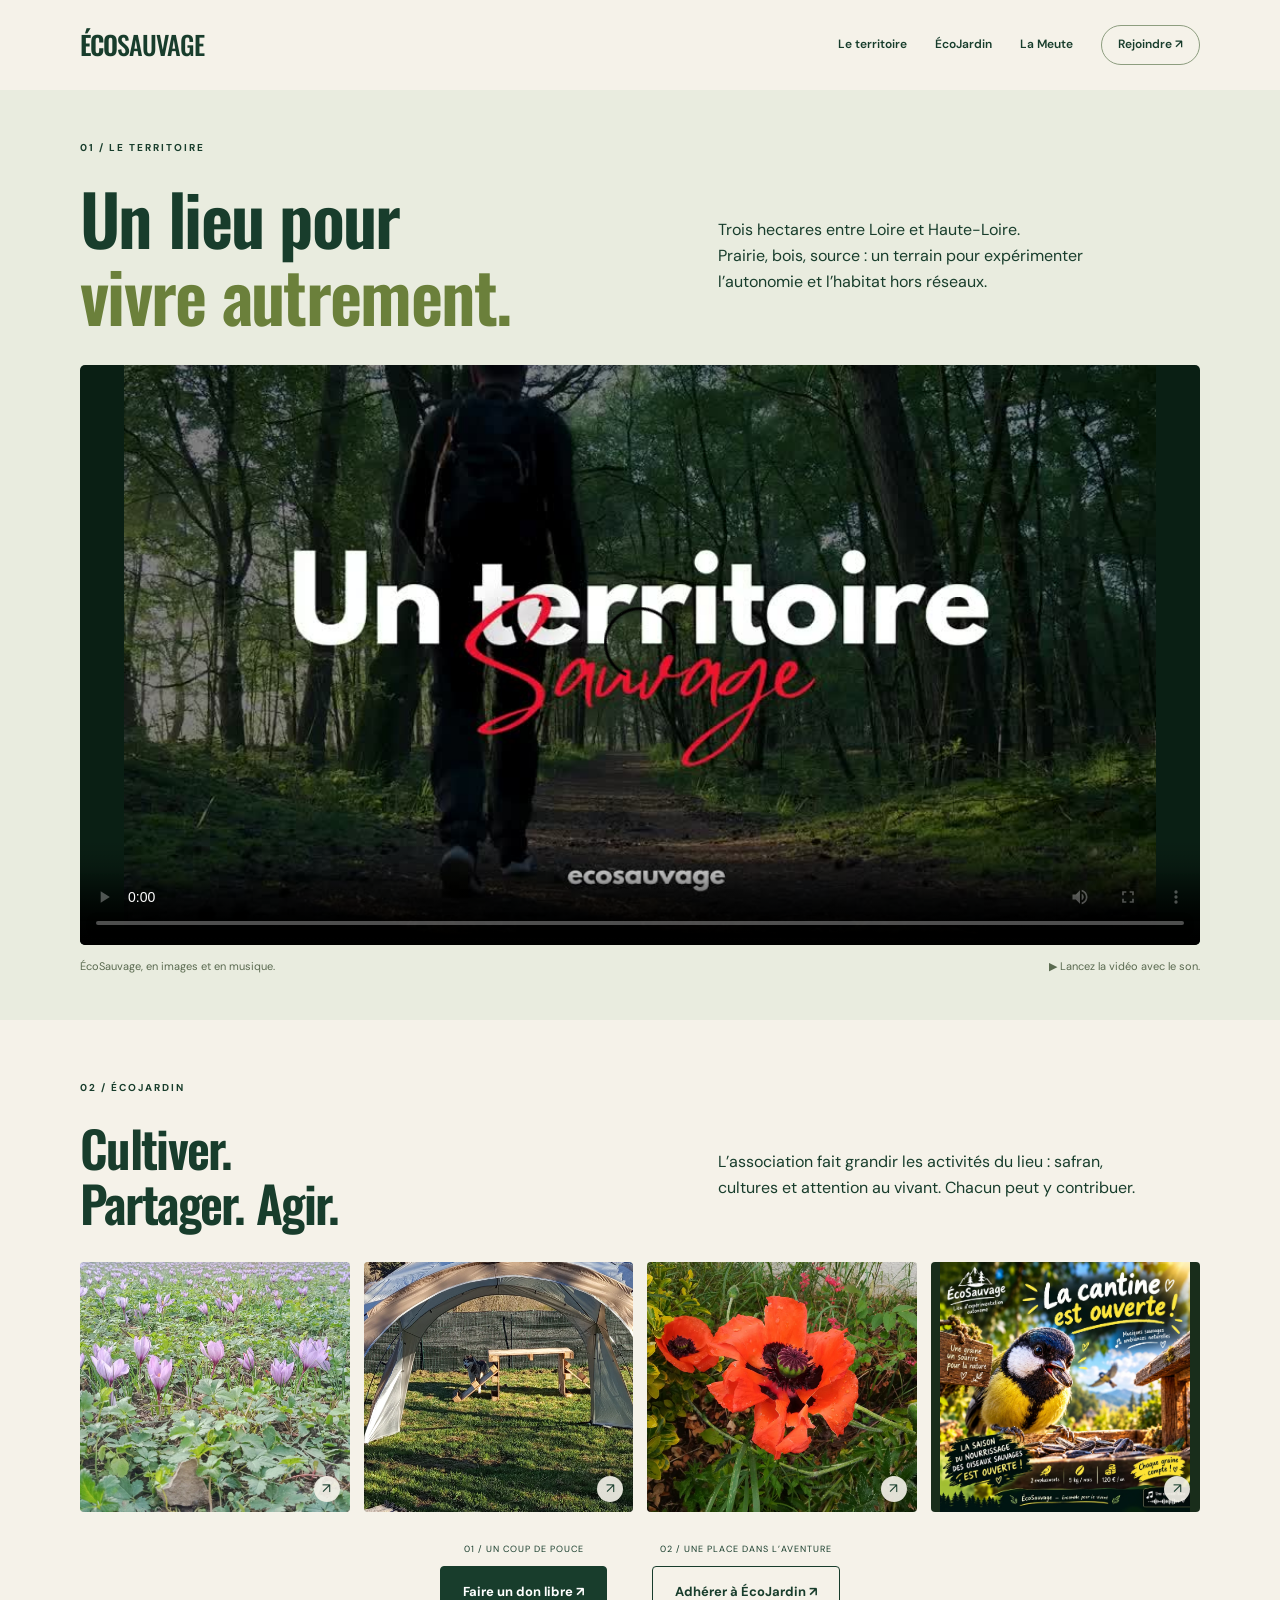
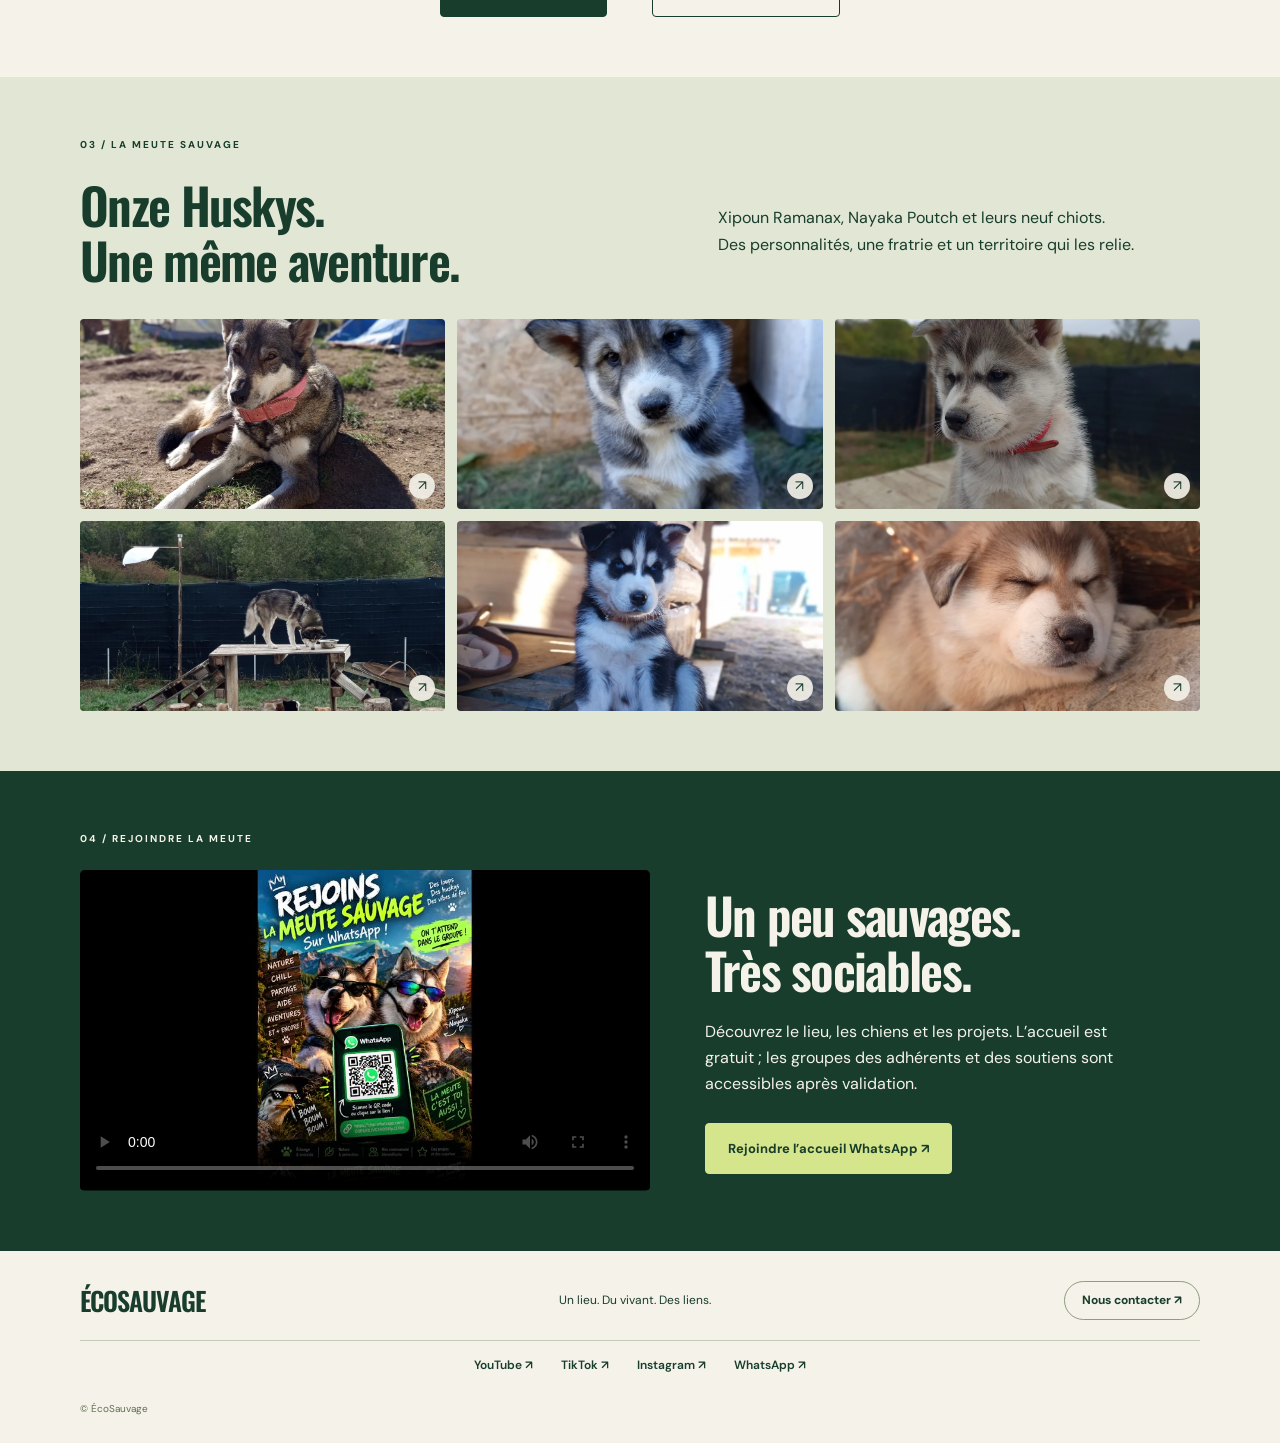
==== index.html @ 9b071d04 "Remove initial silence and restore original video poster and playback" ====
<!doctype html><html lang="fr"><head><meta charset="utf-8"><meta http-equiv="Content-Security-Policy" content="default-src 'none'; script-src 'self'; script-src-attr 'none'; style-src 'self'; img-src 'self'; media-src 'self'; font-src 'self'; connect-src 'none'; object-src 'none'; base-uri 'none'; form-action 'none'; upgrade-insecure-requests"><meta name="referrer" content="no-referrer"><meta name="viewport" content="width=device-width,initial-scale=1"><title>ÉcoSauvage — Un lieu, du vivant, une Meute</title><meta name="description" content="Un territoire pour expérimenter l’autonomie, une association pour participer, une Meute à découvrir. Bienvenue chez ÉcoSauvage."><meta name="theme-color" content="#183d2c"><link rel="stylesheet" href="simple.css?v=20261023-4"><link rel="stylesheet" href="montage.css"><link rel="canonical" href="https://ecosauvage.fr/"><meta property="og:title" content="ÉcoSauvage — Un lieu, du vivant, une Meute"><meta property="og:type" content="website"><meta property="og:url" content="https://ecosauvage.fr/"></head><body><a class="skip" href="#territoire">Aller au contenu</a>
<header class="wrap"><a class="brand" href="#territoire">ÉCO<span>SAUVAGE</span></a><nav aria-label="Navigation principale"><a href="#territoire">Le territoire</a><a href="#ecojardin">ÉcoJardin</a><a href="#meute">La Meute</a><a class="nav-join" href="#rejoindre">Rejoindre ↗</a></nav></header>
<main><section id="territoire" class="territoire"><div class="wrap intro"><p class="eyebrow">01 / LE TERRITOIRE</p><div class="heading"><h1>Un lieu pour<br><em>vivre autrement.</em></h1><p>Trois hectares entre Loire et Haute-Loire.<br>Prairie, bois, source : un terrain pour expérimenter l’autonomie et l’habitat hors réseaux.</p></div><figure class="presentation"><video controls playsinline preload="metadata" poster="media/territoire-son-poster.jpg" aria-label="Présentation sonore d’ÉcoSauvage"><source src="media/territoire-son.mp4" type="video/mp4"><a href="media/territoire-son.mp4">Voir la présentation</a></video><figcaption>ÉcoSauvage, en images et en musique. <span>▶ Lancez la vidéo avec le son.</span></figcaption></figure></div></section>
<section id="ecojardin" class="ecojardin"><div class="wrap block"><p class="eyebrow">02 / ÉCOJARDIN</p><div class="heading"><h2>Cultiver.<br>Partager. Agir.</h2><p>L’association fait grandir les activités du lieu : safran, cultures et attention au vivant. Chacun peut y contribuer.</p></div><div class="garden-gallery"><a class="photo" href="media/jardin-safran.webp" aria-label="Agrandir : Le safran en fleurs"><img src="media/jardin-safran.webp" alt="Le safran en fleurs" loading="lazy"><span aria-hidden="true">↗</span></a><a class="photo" href="media/jardin-serre.webp" aria-label="Agrandir : La serre et les cultures"><img src="media/jardin-serre.webp" alt="La serre et les cultures" loading="lazy"><span aria-hidden="true">↗</span></a><a class="photo" href="media/jardin-fleurs.webp" aria-label="Agrandir : Les fleurs du jardin"><img src="media/jardin-fleurs.webp" alt="Les fleurs du jardin" loading="lazy"><span aria-hidden="true">↗</span></a><a class="photo" href="media/jardin-oiseaux.webp" aria-label="Agrandir : La cantine des oiseaux — illustration"><img src="media/jardin-oiseaux.webp" alt="La cantine des oiseaux — illustration" loading="lazy"><span aria-hidden="true">↗</span></a></div><div class="participate"><div><span>01 / UN COUP DE POUCE</span><a class="button" href="https://www.helloasso.com/associations/ecojardin/formulaires/3" rel="noopener noreferrer">Faire un don libre ↗</a></div><div><span>02 / UNE PLACE DANS L’AVENTURE</span><a class="button outlined" href="https://www.helloasso.com/associations/ecojardin/adhesions/membre-ecojardin" rel="noopener noreferrer">Adhérer à ÉcoJardin ↗</a></div></div></div></section>
<section id="meute" class="meute"><div class="wrap block"><p class="eyebrow">03 / LA MEUTE SAUVAGE</p><div class="heading"><h2>Onze Huskys.<br>Une même aventure.</h2><p>Xipoun Ramanax, Nayaka Poutch et leurs neuf chiots.<br>Des personnalités, une fratrie et un territoire qui les relie.</p></div><div class="pack-montage"><a class="photo" href="media/meute-parent.webp" aria-label="Agrandir : Un Husky se repose dehors"><img src="media/meute-parent.webp" alt="Un Husky se repose dehors" loading="lazy"><span aria-hidden="true">↗</span></a><a class="photo" href="media/meute-chiot-gris.webp" aria-label="Agrandir : Portrait d’un chiot gris"><img src="media/meute-chiot-gris.webp" alt="Portrait d’un chiot gris" loading="lazy"><span aria-hidden="true">↗</span></a><a class="photo" href="media/meute-pouki.webp" aria-label="Agrandir : Pouki Wouflo au collier rouge"><img src="media/meute-pouki.webp" alt="Pouki Wouflo au collier rouge" loading="lazy"><span aria-hidden="true">↗</span></a><a class="photo" href="media/meute-famille.webp" aria-label="Agrandir : La Meute et les chiots sur leur territoire"><img src="media/meute-famille.webp" alt="La Meute et les chiots sur leur territoire" loading="lazy"><span aria-hidden="true">↗</span></a><a class="photo" href="media/meute-chiot-noir.webp" aria-label="Agrandir : Un chiot noir et blanc"><img src="media/meute-chiot-noir.webp" alt="Un chiot noir et blanc" loading="lazy"><span aria-hidden="true">↗</span></a><a class="photo" href="media/meute-sieste.webp" aria-label="Agrandir : Un chiot endormi"><img src="media/meute-sieste.webp" alt="Un chiot endormi" loading="lazy"><span aria-hidden="true">↗</span></a></div></div></section>
<section id="rejoindre" class="rejoindre"><div class="wrap block"><p class="eyebrow">04 / REJOINDRE LA MEUTE</p><div class="join-grid"><video controls playsinline preload="metadata" poster="media/rejoindre-meute-poster.jpg" aria-label="La Meute Sauvage — vidéo musicale pour rejoindre WhatsApp"><source src="media/rejoindre-meute-son-direct.mp4" type="video/mp4"><a href="media/rejoindre-meute-son-direct.mp4">Voir la vidéo de la Meute</a></video><div><h2>Un peu sauvages.<br>Très sociables.</h2><p>Découvrez le lieu, les chiens et les projets. L’accueil est gratuit ; les groupes des adhérents et des soutiens sont accessibles après validation.</p><a class="button lime" href="https://chat.whatsapp.com/JWt5FURKQKUHN3ETYygL75" rel="noopener noreferrer">Rejoindre l’accueil WhatsApp ↗</a></div></div></div></section></main>
<footer class="wrap"><a class="brand" href="#territoire">ÉCOSAUVAGE</a><span>Un lieu. Du vivant. Des liens.</span><a class="contact-button" href="mailto:contact@ecosauvage.fr">Nous contacter ↗</a><nav class="socials" aria-label="Retrouvez-nous"><a href="https://www.youtube.com/channel/UCZ0nqzmg6BimjgGmISSL1nA" rel="noopener noreferrer">YouTube ↗</a><a href="https://www.tiktok.com/@lameutesauvage" rel="noopener noreferrer">TikTok ↗</a><a href="https://www.instagram.com/meute.sauvage/" rel="noopener noreferrer">Instagram ↗</a><a href="https://chat.whatsapp.com/JWt5FURKQKUHN3ETYygL75" rel="noopener noreferrer">WhatsApp ↗</a></nav><small>© ÉcoSauvage</small></footer><dialog id="photo-viewer" aria-label="Photo agrandie"><button class="close-viewer" aria-label="Fermer la photo">×</button><img alt=""><p></p></dialog><script src="simple.js?v=20261023-4"></script></body></html>
---- simple.css ----
@font-face {
  font-family: 'DM Sans';
  font-style: normal;
  font-weight: 400;
  font-display: swap;
  src: url(fonts/font-1.ttf) format('truetype');
}
@font-face {
  font-family: 'DM Sans';
  font-style: normal;
  font-weight: 500;
  font-display: swap;
  src: url(fonts/font-2.ttf) format('truetype');
}
@font-face {
  font-family: 'DM Sans';
  font-style: normal;
  font-weight: 600;
  font-display: swap;
  src: url(fonts/font-3.ttf) format('truetype');
}
@font-face {
  font-family: 'DM Sans';
  font-style: normal;
  font-weight: 700;
  font-display: swap;
  src: url(fonts/font-4.ttf) format('truetype');
}
@font-face {
  font-family: 'Oswald';
  font-style: normal;
  font-weight: 500;
  font-display: swap;
  src: url(fonts/font-5.ttf) format('truetype');
}
@font-face {
  font-family: 'Oswald';
  font-style: normal;
  font-weight: 600;
  font-display: swap;
  src: url(fonts/font-6.ttf) format('truetype');
}



:root{--ink:#183d2c;--paper:#f5f2e9;--lime:#d5e58c}*{box-sizing:border-box}html{scroll-behavior:smooth;scroll-padding-top:25px}body{margin:0;color:var(--ink);background:var(--paper);font:16px/1.65 'DM Sans',sans-serif}a{color:inherit;text-underline-offset:5px}button{font:inherit;cursor:pointer}a:focus-visible,button:focus-visible,video:focus-visible{outline:3px solid #ac6129;outline-offset:5px}img,video{display:block;width:100%;max-width:100%}.wrap{width:min(1120px,88%);margin:auto}header{display:flex;justify-content:space-between;align-items:center;gap:25px;padding:25px 0}.brand{font:600 26px 'Oswald',sans-serif;letter-spacing:-1px;text-decoration:none}.brand span{font-weight:500}nav{display:flex;align-items:center;gap:28px;font-size:12px;font-weight:600}nav a{text-decoration:none}.nav-join{padding:9px 16px;border:1px solid #8d9d7f;border-radius:30px}.territoire{background:#e9ecdf}.intro{padding-top:50px;padding-bottom:45px}.eyebrow{font-size:10px;font-weight:700;letter-spacing:2px;margin:0 0 23px}.heading{display:grid;grid-template-columns:1.2fr 1fr;gap:60px;align-items:center;margin-bottom:32px}h1,h2{font-family:'Oswald',sans-serif;font-weight:600;line-height:1.1;letter-spacing:-1.7px;margin:0}h1{font-size:clamp(45px,5.5vw,70px)}h1 em{font-style:normal;color:#6b803b}h2{font-size:clamp(36px,4vw,50px)}.heading p{font-size:16px;max-width:440px;margin:0}.presentation{margin:0}.presentation video{aspect-ratio:16/9;background:#0a1f14;max-height:580px;object-fit:contain;border-radius:5px}.presentation figcaption{display:flex;justify-content:space-between;gap:15px;font-size:11px;margin-top:12px;color:#5a6a50}.block{padding-top:60px;padding-bottom:60px}.ecojardin{background:var(--paper)}.garden-gallery{display:grid;grid-template-columns:repeat(4,1fr);gap:14px}.photo{position:relative;overflow:hidden;display:block;border-radius:4px;background:#d1d8c5}.photo img{height:250px;object-fit:cover;transition:transform .3s}.photo:hover img{transform:scale(1.035)}.photo span{position:absolute;right:10px;bottom:10px;background:#f5f2e9e8;color:var(--ink);width:26px;height:26px;display:grid;place-items:center;border-radius:50%;font-size:14px}.garden-gallery .photo:last-child img{object-fit:contain;background:#192d1b}.participate{display:flex;gap:45px;justify-content:center;padding-top:30px}.participate>div{display:flex;flex-direction:column;align-items:center;gap:9px}.participate span{font-size:9px;letter-spacing:1px}.button{display:inline-flex;justify-content:center;align-items:center;padding:14px 22px;background:var(--ink);color:white;font-weight:700;font-size:13px;text-decoration:none;border:1px solid var(--ink);border-radius:4px}.button:hover{background:#365c40}.outlined{background:transparent;color:var(--ink)}.outlined:hover{background:#e0e7ce}.meute{background:#e1e7d4}.pack-montage{display:grid;grid-template-columns:repeat(3,1fr);grid-template-rows:210px 210px;gap:12px}.pack-montage img{height:100%;object-fit:cover}.pack-montage .photo:nth-child(1){grid-row:1/3}.pack-montage .photo:nth-child(4){grid-column:2/4}.pack-montage .photo:nth-child(5),.pack-montage .photo:nth-child(6){display:none}.rejoindre{background:var(--ink);color:var(--paper)}.join-grid{display:grid;grid-template-columns:1.15fr 1fr;gap:55px;align-items:center}.join-grid video{aspect-ratio:16/9;background:#0a1f14;border-radius:5px}.join-grid p{font-size:16px;margin:22px 0 25px;max-width:420px}.lime{background:var(--lime);color:var(--ink);border-color:var(--lime)}.lime:hover{background:#e3efb5}footer{display:flex;flex-wrap:wrap;justify-content:space-between;align-items:center;gap:20px;padding-top:30px;padding-bottom:25px}footer>span{font-size:12px}.contact-button{border:1px solid #8d9d7f;padding:9px 17px;border-radius:25px;font-size:12px;font-weight:700;text-decoration:none}footer small{width:100%;font-size:10px;color:#617054}dialog{border:0;background:var(--paper);padding:40px 20px 15px;max-width:94vw;max-height:94vh;width:fit-content;border-radius:5px;overflow:auto}dialog::backdrop{background:#071b13e8}dialog img{max-height:76vh;width:auto;object-fit:contain;margin:auto}dialog p{font-size:12px;text-align:center;margin:10px 0 0}.close-viewer{position:absolute;top:0;right:12px;font-size:30px;background:none;border:0;color:var(--ink)}.skip{position:absolute;top:-100px}.skip:focus{top:5px;background:#fff;padding:10px;z-index:10}@media(max-width:850px){.heading{gap:25px;grid-template-columns:1fr 1fr}.garden-gallery{grid-template-columns:repeat(2,1fr)}.garden-gallery .photo img{height:240px}.join-grid{grid-template-columns:1fr;gap:30px}.join-grid>div{max-width:600px}.pack-montage{grid-template-rows:190px 190px}nav{gap:16px}}@media(max-width:600px){header{display:block;padding:20px 0}nav{margin-top:18px;gap:16px;font-size:11px}.nav-join{padding:6px 10px}.intro{padding-top:35px;padding-bottom:30px}.heading{grid-template-columns:1fr;gap:20px}h1{font-size:52px}h2{font-size:40px}.heading p{font-size:15px}.block{padding-top:42px;padding-bottom:42px}.presentation figcaption{display:block;font-size:10px}.presentation figcaption span{display:block}.garden-gallery{gap:10px}.garden-gallery .photo img{height:210px}.participate{gap:18px;justify-content:space-between}.participate>div{align-items:start;flex:1}.participate span{font-size:8px}.button{padding:12px 15px;font-size:11px}.participate .button{width:100%;min-height:48px}.pack-montage{grid-template-columns:1fr 1fr;grid-template-rows:220px 160px;gap:10px}.pack-montage .photo:nth-child(1){grid-row:1/2}.pack-montage .photo:nth-child(3){display:none}.pack-montage .photo:nth-child(4){grid-column:1/3}.join-grid p{font-size:15px}.join-grid .button{font-size:13px}footer{gap:18px}footer>span{display:none}}@media(prefers-reduced-motion:reduce){html{scroll-behavior:auto}.photo img{transition:none}}

footer .socials{width:100%;display:flex;justify-content:center;flex-wrap:wrap;gap:15px 28px;padding:15px 0 5px;border-top:1px solid #c4ccb6}footer .socials a{font-size:12px;font-weight:600}footer .socials a:hover{text-decoration:underline}@media(max-width:600px){footer .socials{justify-content:start}}
---- montage.css ----
.pack-montage .photo:nth-child(n){display:block;grid-column:auto;grid-row:auto}.pack-montage{grid-template-columns:repeat(3,1fr);grid-template-rows:190px 190px}@media(max-width:600px){.pack-montage{grid-template-columns:repeat(2,1fr);grid-template-rows:160px 160px 160px}}
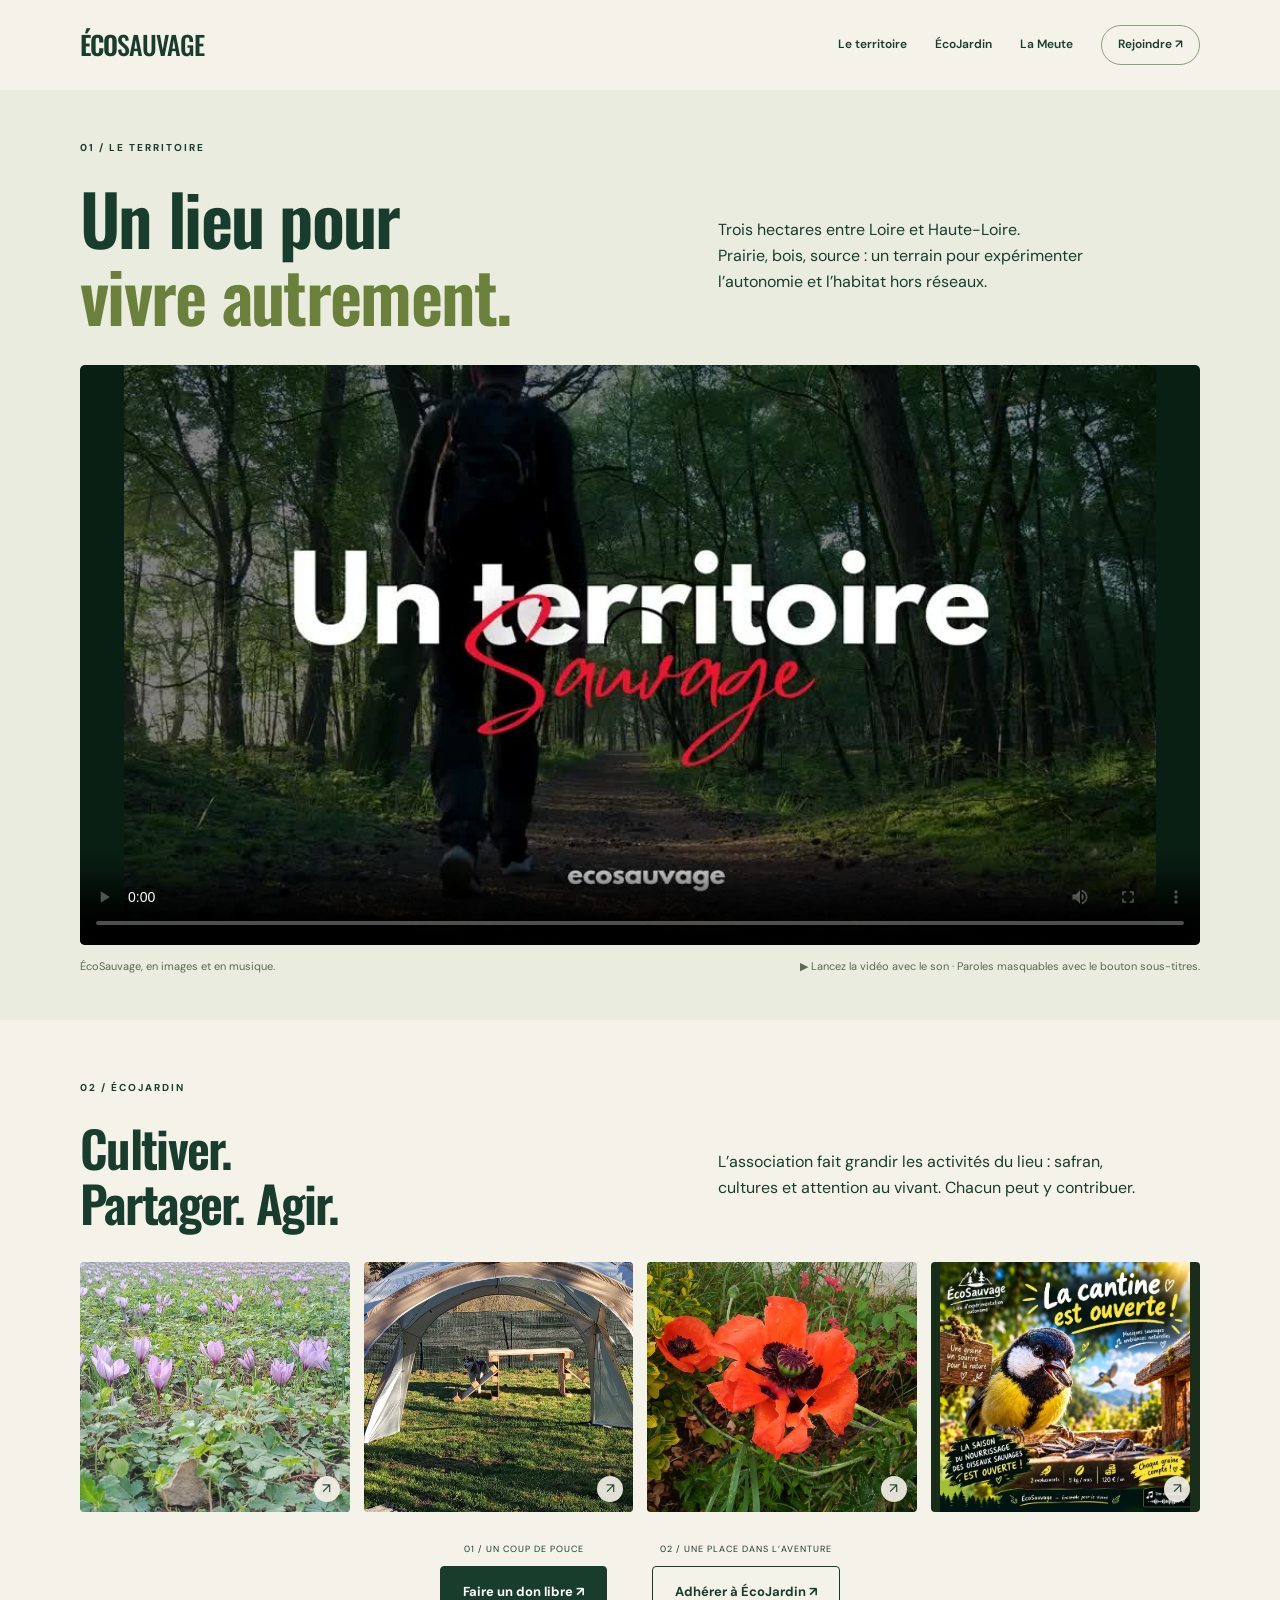
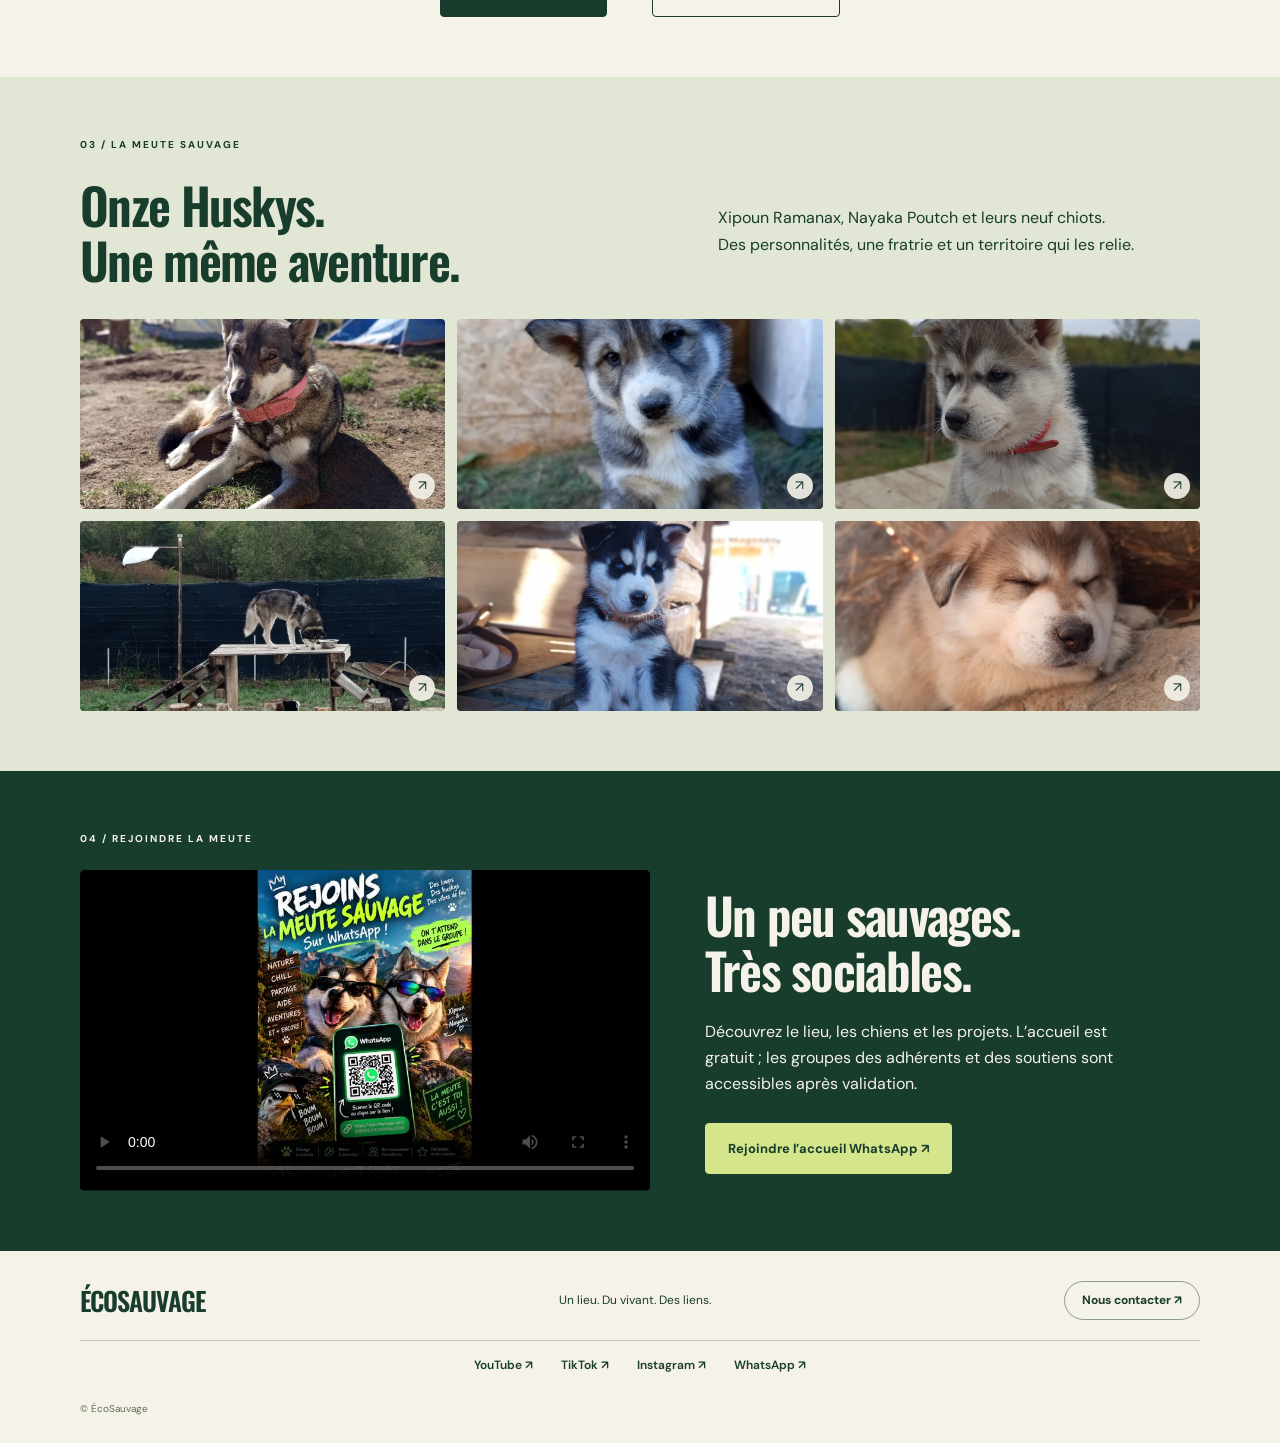
==== commit 41ba1152: "Add discreet single-line karaoke lyrics to territory video" ====
--- a/index.html
+++ b/index.html
@@ -1,6 +1,6 @@
-<!doctype html><html lang="fr"><head><meta charset="utf-8"><meta http-equiv="Content-Security-Policy" content="default-src 'none'; script-src 'self'; script-src-attr 'none'; style-src 'self'; img-src 'self'; media-src 'self'; font-src 'self'; connect-src 'none'; object-src 'none'; base-uri 'none'; form-action 'none'; upgrade-insecure-requests"><meta name="referrer" content="no-referrer"><meta name="viewport" content="width=device-width,initial-scale=1"><title>ÉcoSauvage — Un lieu, du vivant, une Meute</title><meta name="description" content="Un territoire pour expérimenter l’autonomie, une association pour participer, une Meute à découvrir. Bienvenue chez ÉcoSauvage."><meta name="theme-color" content="#183d2c"><link rel="stylesheet" href="simple.css?v=20261023-4"><link rel="stylesheet" href="montage.css"><link rel="canonical" href="https://ecosauvage.fr/"><meta property="og:title" content="ÉcoSauvage — Un lieu, du vivant, une Meute"><meta property="og:type" content="website"><meta property="og:url" content="https://ecosauvage.fr/"></head><body><a class="skip" href="#territoire">Aller au contenu</a>
+<!doctype html><html lang="fr"><head><meta charset="utf-8"><meta http-equiv="Content-Security-Policy" content="default-src 'none'; script-src 'self'; script-src-attr 'none'; style-src 'self'; img-src 'self'; media-src 'self'; font-src 'self'; connect-src 'none'; object-src 'none'; base-uri 'none'; form-action 'none'; upgrade-insecure-requests"><meta name="referrer" content="no-referrer"><meta name="viewport" content="width=device-width,initial-scale=1"><title>ÉcoSauvage — Un lieu, du vivant, une Meute</title><meta name="description" content="Un territoire pour expérimenter l’autonomie, une association pour participer, une Meute à découvrir. Bienvenue chez ÉcoSauvage."><meta name="theme-color" content="#183d2c"><link rel="stylesheet" href="simple.css?v=20261024-1"><link rel="stylesheet" href="montage.css"><link rel="canonical" href="https://ecosauvage.fr/"><meta property="og:title" content="ÉcoSauvage — Un lieu, du vivant, une Meute"><meta property="og:type" content="website"><meta property="og:url" content="https://ecosauvage.fr/"></head><body><a class="skip" href="#territoire">Aller au contenu</a>
 <header class="wrap"><a class="brand" href="#territoire">ÉCO<span>SAUVAGE</span></a><nav aria-label="Navigation principale"><a href="#territoire">Le territoire</a><a href="#ecojardin">ÉcoJardin</a><a href="#meute">La Meute</a><a class="nav-join" href="#rejoindre">Rejoindre ↗</a></nav></header>
-<main><section id="territoire" class="territoire"><div class="wrap intro"><p class="eyebrow">01 / LE TERRITOIRE</p><div class="heading"><h1>Un lieu pour<br><em>vivre autrement.</em></h1><p>Trois hectares entre Loire et Haute-Loire.<br>Prairie, bois, source : un terrain pour expérimenter l’autonomie et l’habitat hors réseaux.</p></div><figure class="presentation"><video controls playsinline preload="metadata" poster="media/territoire-son-poster.jpg" aria-label="Présentation sonore d’ÉcoSauvage"><source src="media/territoire-son.mp4" type="video/mp4"><a href="media/territoire-son.mp4">Voir la présentation</a></video><figcaption>ÉcoSauvage, en images et en musique. <span>▶ Lancez la vidéo avec le son.</span></figcaption></figure></div></section>
+<main><section id="territoire" class="territoire"><div class="wrap intro"><p class="eyebrow">01 / LE TERRITOIRE</p><div class="heading"><h1>Un lieu pour<br><em>vivre autrement.</em></h1><p>Trois hectares entre Loire et Haute-Loire.<br>Prairie, bois, source : un terrain pour expérimenter l’autonomie et l’habitat hors réseaux.</p></div><figure class="presentation"><video controls playsinline preload="metadata" poster="media/territoire-son-poster.jpg" aria-label="Présentation sonore d’ÉcoSauvage"><source src="media/territoire-son.mp4" type="video/mp4"><track kind="subtitles" src="media/territoire-paroles.vtt" srclang="fr" label="Paroles — karaoké" default><a href="media/territoire-son.mp4">Voir la présentation</a></video><figcaption>ÉcoSauvage, en images et en musique. <span>▶ Lancez la vidéo avec le son · Paroles masquables avec le bouton sous-titres.</span></figcaption></figure></div></section>
 <section id="ecojardin" class="ecojardin"><div class="wrap block"><p class="eyebrow">02 / ÉCOJARDIN</p><div class="heading"><h2>Cultiver.<br>Partager. Agir.</h2><p>L’association fait grandir les activités du lieu : safran, cultures et attention au vivant. Chacun peut y contribuer.</p></div><div class="garden-gallery"><a class="photo" href="media/jardin-safran.webp" aria-label="Agrandir : Le safran en fleurs"><img src="media/jardin-safran.webp" alt="Le safran en fleurs" loading="lazy"><span aria-hidden="true">↗</span></a><a class="photo" href="media/jardin-serre.webp" aria-label="Agrandir : La serre et les cultures"><img src="media/jardin-serre.webp" alt="La serre et les cultures" loading="lazy"><span aria-hidden="true">↗</span></a><a class="photo" href="media/jardin-fleurs.webp" aria-label="Agrandir : Les fleurs du jardin"><img src="media/jardin-fleurs.webp" alt="Les fleurs du jardin" loading="lazy"><span aria-hidden="true">↗</span></a><a class="photo" href="media/jardin-oiseaux.webp" aria-label="Agrandir : La cantine des oiseaux — illustration"><img src="media/jardin-oiseaux.webp" alt="La cantine des oiseaux — illustration" loading="lazy"><span aria-hidden="true">↗</span></a></div><div class="participate"><div><span>01 / UN COUP DE POUCE</span><a class="button" href="https://www.helloasso.com/associations/ecojardin/formulaires/3" rel="noopener noreferrer">Faire un don libre ↗</a></div><div><span>02 / UNE PLACE DANS L’AVENTURE</span><a class="button outlined" href="https://www.helloasso.com/associations/ecojardin/adhesions/membre-ecojardin" rel="noopener noreferrer">Adhérer à ÉcoJardin ↗</a></div></div></div></section>
 <section id="meute" class="meute"><div class="wrap block"><p class="eyebrow">03 / LA MEUTE SAUVAGE</p><div class="heading"><h2>Onze Huskys.<br>Une même aventure.</h2><p>Xipoun Ramanax, Nayaka Poutch et leurs neuf chiots.<br>Des personnalités, une fratrie et un territoire qui les relie.</p></div><div class="pack-montage"><a class="photo" href="media/meute-parent.webp" aria-label="Agrandir : Un Husky se repose dehors"><img src="media/meute-parent.webp" alt="Un Husky se repose dehors" loading="lazy"><span aria-hidden="true">↗</span></a><a class="photo" href="media/meute-chiot-gris.webp" aria-label="Agrandir : Portrait d’un chiot gris"><img src="media/meute-chiot-gris.webp" alt="Portrait d’un chiot gris" loading="lazy"><span aria-hidden="true">↗</span></a><a class="photo" href="media/meute-pouki.webp" aria-label="Agrandir : Pouki Wouflo au collier rouge"><img src="media/meute-pouki.webp" alt="Pouki Wouflo au collier rouge" loading="lazy"><span aria-hidden="true">↗</span></a><a class="photo" href="media/meute-famille.webp" aria-label="Agrandir : La Meute et les chiots sur leur territoire"><img src="media/meute-famille.webp" alt="La Meute et les chiots sur leur territoire" loading="lazy"><span aria-hidden="true">↗</span></a><a class="photo" href="media/meute-chiot-noir.webp" aria-label="Agrandir : Un chiot noir et blanc"><img src="media/meute-chiot-noir.webp" alt="Un chiot noir et blanc" loading="lazy"><span aria-hidden="true">↗</span></a><a class="photo" href="media/meute-sieste.webp" aria-label="Agrandir : Un chiot endormi"><img src="media/meute-sieste.webp" alt="Un chiot endormi" loading="lazy"><span aria-hidden="true">↗</span></a></div></div></section>
 <section id="rejoindre" class="rejoindre"><div class="wrap block"><p class="eyebrow">04 / REJOINDRE LA MEUTE</p><div class="join-grid"><video controls playsinline preload="metadata" poster="media/rejoindre-meute-poster.jpg" aria-label="La Meute Sauvage — vidéo musicale pour rejoindre WhatsApp"><source src="media/rejoindre-meute-son-direct.mp4" type="video/mp4"><a href="media/rejoindre-meute-son-direct.mp4">Voir la vidéo de la Meute</a></video><div><h2>Un peu sauvages.<br>Très sociables.</h2><p>Découvrez le lieu, les chiens et les projets. L’accueil est gratuit ; les groupes des adhérents et des soutiens sont accessibles après validation.</p><a class="button lime" href="https://chat.whatsapp.com/JWt5FURKQKUHN3ETYygL75" rel="noopener noreferrer">Rejoindre l’accueil WhatsApp ↗</a></div></div></div></section></main>
--- a/simple.css
+++ b/simple.css
@@ -46,3 +46,5 @@
 :root{--ink:#183d2c;--paper:#f5f2e9;--lime:#d5e58c}*{box-sizing:border-box}html{scroll-behavior:smooth;scroll-padding-top:25px}body{margin:0;color:var(--ink);background:var(--paper);font:16px/1.65 'DM Sans',sans-serif}a{color:inherit;text-underline-offset:5px}button{font:inherit;cursor:pointer}a:focus-visible,button:focus-visible,video:focus-visible{outline:3px solid #ac6129;outline-offset:5px}img,video{display:block;width:100%;max-width:100%}.wrap{width:min(1120px,88%);margin:auto}header{display:flex;justify-content:space-between;align-items:center;gap:25px;padding:25px 0}.brand{font:600 26px 'Oswald',sans-serif;letter-spacing:-1px;text-decoration:none}.brand span{font-weight:500}nav{display:flex;align-items:center;gap:28px;font-size:12px;font-weight:600}nav a{text-decoration:none}.nav-join{padding:9px 16px;border:1px solid #8d9d7f;border-radius:30px}.territoire{background:#e9ecdf}.intro{padding-top:50px;padding-bottom:45px}.eyebrow{font-size:10px;font-weight:700;letter-spacing:2px;margin:0 0 23px}.heading{display:grid;grid-template-columns:1.2fr 1fr;gap:60px;align-items:center;margin-bottom:32px}h1,h2{font-family:'Oswald',sans-serif;font-weight:600;line-height:1.1;letter-spacing:-1.7px;margin:0}h1{font-size:clamp(45px,5.5vw,70px)}h1 em{font-style:normal;color:#6b803b}h2{font-size:clamp(36px,4vw,50px)}.heading p{font-size:16px;max-width:440px;margin:0}.presentation{margin:0}.presentation video{aspect-ratio:16/9;background:#0a1f14;max-height:580px;object-fit:contain;border-radius:5px}.presentation figcaption{display:flex;justify-content:space-between;gap:15px;font-size:11px;margin-top:12px;color:#5a6a50}.block{padding-top:60px;padding-bottom:60px}.ecojardin{background:var(--paper)}.garden-gallery{display:grid;grid-template-columns:repeat(4,1fr);gap:14px}.photo{position:relative;overflow:hidden;display:block;border-radius:4px;background:#d1d8c5}.photo img{height:250px;object-fit:cover;transition:transform .3s}.photo:hover img{transform:scale(1.035)}.photo span{position:absolute;right:10px;bottom:10px;background:#f5f2e9e8;color:var(--ink);width:26px;height:26px;display:grid;place-items:center;border-radius:50%;font-size:14px}.garden-gallery .photo:last-child img{object-fit:contain;background:#192d1b}.participate{display:flex;gap:45px;justify-content:center;padding-top:30px}.participate>div{display:flex;flex-direction:column;align-items:center;gap:9px}.participate span{font-size:9px;letter-spacing:1px}.button{display:inline-flex;justify-content:center;align-items:center;padding:14px 22px;background:var(--ink);color:white;font-weight:700;font-size:13px;text-decoration:none;border:1px solid var(--ink);border-radius:4px}.button:hover{background:#365c40}.outlined{background:transparent;color:var(--ink)}.outlined:hover{background:#e0e7ce}.meute{background:#e1e7d4}.pack-montage{display:grid;grid-template-columns:repeat(3,1fr);grid-template-rows:210px 210px;gap:12px}.pack-montage img{height:100%;object-fit:cover}.pack-montage .photo:nth-child(1){grid-row:1/3}.pack-montage .photo:nth-child(4){grid-column:2/4}.pack-montage .photo:nth-child(5),.pack-montage .photo:nth-child(6){display:none}.rejoindre{background:var(--ink);color:var(--paper)}.join-grid{display:grid;grid-template-columns:1.15fr 1fr;gap:55px;align-items:center}.join-grid video{aspect-ratio:16/9;background:#0a1f14;border-radius:5px}.join-grid p{font-size:16px;margin:22px 0 25px;max-width:420px}.lime{background:var(--lime);color:var(--ink);border-color:var(--lime)}.lime:hover{background:#e3efb5}footer{display:flex;flex-wrap:wrap;justify-content:space-between;align-items:center;gap:20px;padding-top:30px;padding-bottom:25px}footer>span{font-size:12px}.contact-button{border:1px solid #8d9d7f;padding:9px 17px;border-radius:25px;font-size:12px;font-weight:700;text-decoration:none}footer small{width:100%;font-size:10px;color:#617054}dialog{border:0;background:var(--paper);padding:40px 20px 15px;max-width:94vw;max-height:94vh;width:fit-content;border-radius:5px;overflow:auto}dialog::backdrop{background:#071b13e8}dialog img{max-height:76vh;width:auto;object-fit:contain;margin:auto}dialog p{font-size:12px;text-align:center;margin:10px 0 0}.close-viewer{position:absolute;top:0;right:12px;font-size:30px;background:none;border:0;color:var(--ink)}.skip{position:absolute;top:-100px}.skip:focus{top:5px;background:#fff;padding:10px;z-index:10}@media(max-width:850px){.heading{gap:25px;grid-template-columns:1fr 1fr}.garden-gallery{grid-template-columns:repeat(2,1fr)}.garden-gallery .photo img{height:240px}.join-grid{grid-template-columns:1fr;gap:30px}.join-grid>div{max-width:600px}.pack-montage{grid-template-rows:190px 190px}nav{gap:16px}}@media(max-width:600px){header{display:block;padding:20px 0}nav{margin-top:18px;gap:16px;font-size:11px}.nav-join{padding:6px 10px}.intro{padding-top:35px;padding-bottom:30px}.heading{grid-template-columns:1fr;gap:20px}h1{font-size:52px}h2{font-size:40px}.heading p{font-size:15px}.block{padding-top:42px;padding-bottom:42px}.presentation figcaption{display:block;font-size:10px}.presentation figcaption span{display:block}.garden-gallery{gap:10px}.garden-gallery .photo img{height:210px}.participate{gap:18px;justify-content:space-between}.participate>div{align-items:start;flex:1}.participate span{font-size:8px}.button{padding:12px 15px;font-size:11px}.participate .button{width:100%;min-height:48px}.pack-montage{grid-template-columns:1fr 1fr;grid-template-rows:220px 160px;gap:10px}.pack-montage .photo:nth-child(1){grid-row:1/2}.pack-montage .photo:nth-child(3){display:none}.pack-montage .photo:nth-child(4){grid-column:1/3}.join-grid p{font-size:15px}.join-grid .button{font-size:13px}footer{gap:18px}footer>span{display:none}}@media(prefers-reduced-motion:reduce){html{scroll-behavior:auto}.photo img{transition:none}}
 
 footer .socials{width:100%;display:flex;justify-content:center;flex-wrap:wrap;gap:15px 28px;padding:15px 0 5px;border-top:1px solid #c4ccb6}footer .socials a{font-size:12px;font-weight:600}footer .socials a:hover{text-decoration:underline}@media(max-width:600px){footer .socials{justify-content:start}}
+
+.presentation video::cue{font-family:"DM Sans",sans-serif;font-size:clamp(11px,1.9vw,21px);font-weight:500;color:#fff;background-color:rgba(5,20,12,.62);text-shadow:0 1px 2px #000}.presentation video::cue(.future){color:#fff}.presentation video::cue(.done){color:#d5e58c}
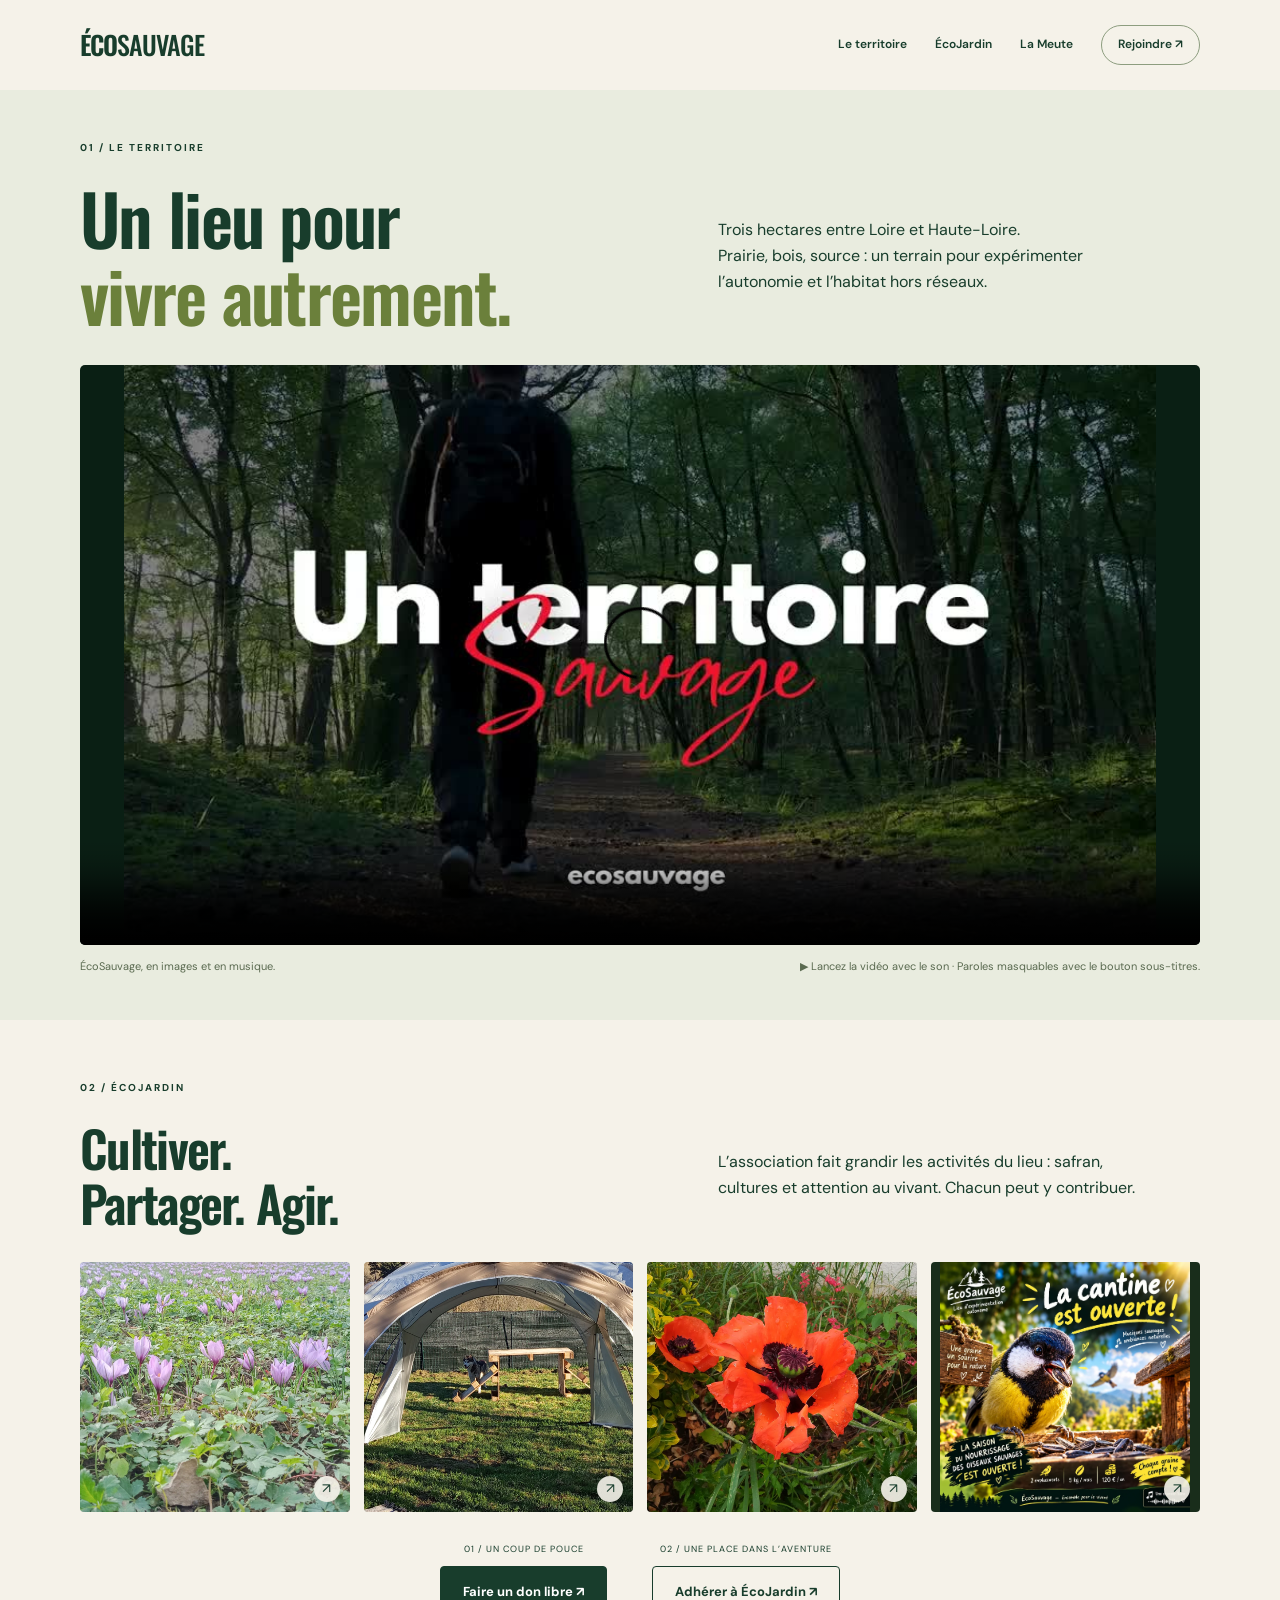
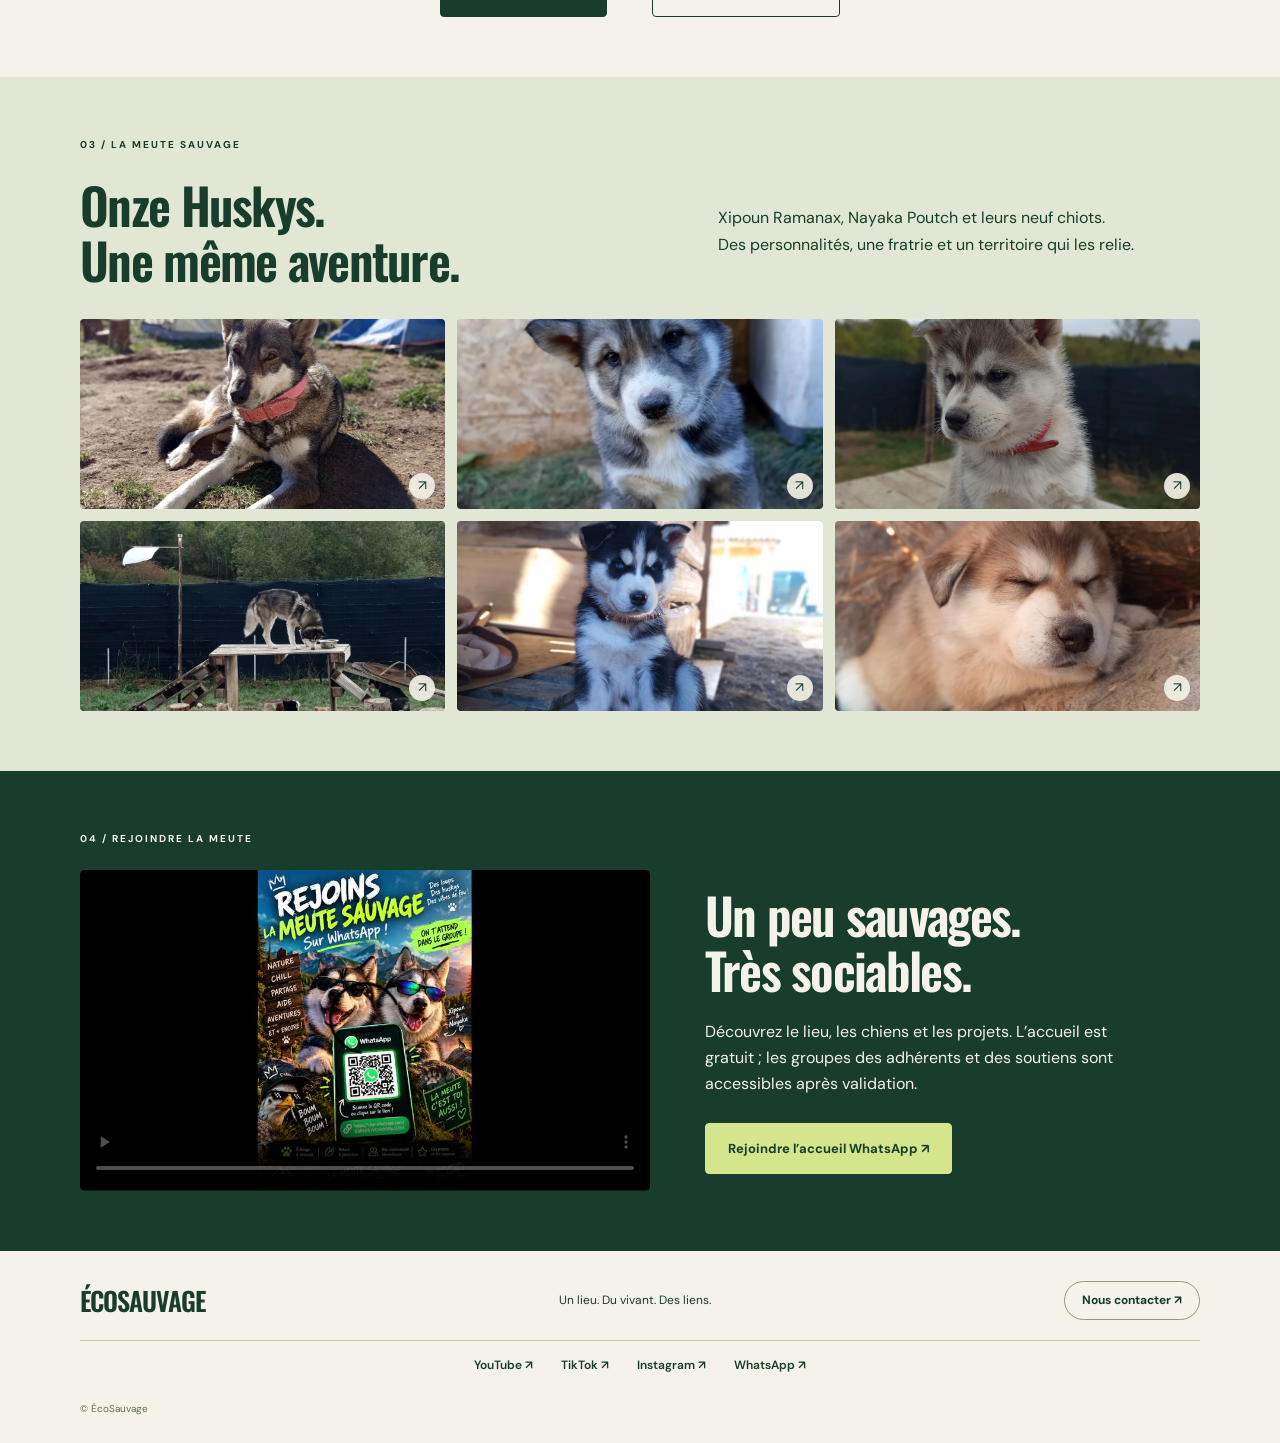
==== commit a8149b64: "Corrige les légendes des dix photos" ====
--- a/index.html
+++ b/index.html
@@ -1,7 +1,7 @@
 <!doctype html><html lang="fr"><head><meta charset="utf-8"><meta http-equiv="Content-Security-Policy" content="default-src 'none'; script-src 'self'; script-src-attr 'none'; style-src 'self'; img-src 'self'; media-src 'self'; font-src 'self'; connect-src 'none'; object-src 'none'; base-uri 'none'; form-action 'none'; upgrade-insecure-requests"><meta name="referrer" content="no-referrer"><meta name="viewport" content="width=device-width,initial-scale=1"><title>ÉcoSauvage — Un lieu, du vivant, une Meute</title><meta name="description" content="Un territoire pour expérimenter l’autonomie, une association pour participer, une Meute à découvrir. Bienvenue chez ÉcoSauvage."><meta name="theme-color" content="#183d2c"><link rel="stylesheet" href="simple.css?v=20261024-1"><link rel="stylesheet" href="montage.css"><link rel="canonical" href="https://ecosauvage.fr/"><meta property="og:title" content="ÉcoSauvage — Un lieu, du vivant, une Meute"><meta property="og:type" content="website"><meta property="og:url" content="https://ecosauvage.fr/"></head><body><a class="skip" href="#territoire">Aller au contenu</a>
 <header class="wrap"><a class="brand" href="#territoire">ÉCO<span>SAUVAGE</span></a><nav aria-label="Navigation principale"><a href="#territoire">Le territoire</a><a href="#ecojardin">ÉcoJardin</a><a href="#meute">La Meute</a><a class="nav-join" href="#rejoindre">Rejoindre ↗</a></nav></header>
 <main><section id="territoire" class="territoire"><div class="wrap intro"><p class="eyebrow">01 / LE TERRITOIRE</p><div class="heading"><h1>Un lieu pour<br><em>vivre autrement.</em></h1><p>Trois hectares entre Loire et Haute-Loire.<br>Prairie, bois, source : un terrain pour expérimenter l’autonomie et l’habitat hors réseaux.</p></div><figure class="presentation"><video controls playsinline preload="metadata" poster="media/territoire-son-poster.jpg" aria-label="Présentation sonore d’ÉcoSauvage"><source src="media/territoire-son.mp4" type="video/mp4"><track kind="subtitles" src="media/territoire-paroles.vtt" srclang="fr" label="Paroles — karaoké" default><a href="media/territoire-son.mp4">Voir la présentation</a></video><figcaption>ÉcoSauvage, en images et en musique. <span>▶ Lancez la vidéo avec le son · Paroles masquables avec le bouton sous-titres.</span></figcaption></figure></div></section>
-<section id="ecojardin" class="ecojardin"><div class="wrap block"><p class="eyebrow">02 / ÉCOJARDIN</p><div class="heading"><h2>Cultiver.<br>Partager. Agir.</h2><p>L’association fait grandir les activités du lieu : safran, cultures et attention au vivant. Chacun peut y contribuer.</p></div><div class="garden-gallery"><a class="photo" href="media/jardin-safran.webp" aria-label="Agrandir : Le safran en fleurs"><img src="media/jardin-safran.webp" alt="Le safran en fleurs" loading="lazy"><span aria-hidden="true">↗</span></a><a class="photo" href="media/jardin-serre.webp" aria-label="Agrandir : La serre et les cultures"><img src="media/jardin-serre.webp" alt="La serre et les cultures" loading="lazy"><span aria-hidden="true">↗</span></a><a class="photo" href="media/jardin-fleurs.webp" aria-label="Agrandir : Les fleurs du jardin"><img src="media/jardin-fleurs.webp" alt="Les fleurs du jardin" loading="lazy"><span aria-hidden="true">↗</span></a><a class="photo" href="media/jardin-oiseaux.webp" aria-label="Agrandir : La cantine des oiseaux — illustration"><img src="media/jardin-oiseaux.webp" alt="La cantine des oiseaux — illustration" loading="lazy"><span aria-hidden="true">↗</span></a></div><div class="participate"><div><span>01 / UN COUP DE POUCE</span><a class="button" href="https://www.helloasso.com/associations/ecojardin/formulaires/3" rel="noopener noreferrer">Faire un don libre ↗</a></div><div><span>02 / UNE PLACE DANS L’AVENTURE</span><a class="button outlined" href="https://www.helloasso.com/associations/ecojardin/adhesions/membre-ecojardin" rel="noopener noreferrer">Adhérer à ÉcoJardin ↗</a></div></div></div></section>
-<section id="meute" class="meute"><div class="wrap block"><p class="eyebrow">03 / LA MEUTE SAUVAGE</p><div class="heading"><h2>Onze Huskys.<br>Une même aventure.</h2><p>Xipoun Ramanax, Nayaka Poutch et leurs neuf chiots.<br>Des personnalités, une fratrie et un territoire qui les relie.</p></div><div class="pack-montage"><a class="photo" href="media/meute-parent.webp" aria-label="Agrandir : Un Husky se repose dehors"><img src="media/meute-parent.webp" alt="Un Husky se repose dehors" loading="lazy"><span aria-hidden="true">↗</span></a><a class="photo" href="media/meute-chiot-gris.webp" aria-label="Agrandir : Portrait d’un chiot gris"><img src="media/meute-chiot-gris.webp" alt="Portrait d’un chiot gris" loading="lazy"><span aria-hidden="true">↗</span></a><a class="photo" href="media/meute-pouki.webp" aria-label="Agrandir : Pouki Wouflo au collier rouge"><img src="media/meute-pouki.webp" alt="Pouki Wouflo au collier rouge" loading="lazy"><span aria-hidden="true">↗</span></a><a class="photo" href="media/meute-famille.webp" aria-label="Agrandir : La Meute et les chiots sur leur territoire"><img src="media/meute-famille.webp" alt="La Meute et les chiots sur leur territoire" loading="lazy"><span aria-hidden="true">↗</span></a><a class="photo" href="media/meute-chiot-noir.webp" aria-label="Agrandir : Un chiot noir et blanc"><img src="media/meute-chiot-noir.webp" alt="Un chiot noir et blanc" loading="lazy"><span aria-hidden="true">↗</span></a><a class="photo" href="media/meute-sieste.webp" aria-label="Agrandir : Un chiot endormi"><img src="media/meute-sieste.webp" alt="Un chiot endormi" loading="lazy"><span aria-hidden="true">↗</span></a></div></div></section>
+<section id="ecojardin" class="ecojardin"><div class="wrap block"><p class="eyebrow">02 / ÉCOJARDIN</p><div class="heading"><h2>Cultiver.<br>Partager. Agir.</h2><p>L’association fait grandir les activités du lieu : safran, cultures et attention au vivant. Chacun peut y contribuer.</p></div><div class="garden-gallery"><a class="photo" href="media/jardin-safran.webp" aria-label="Agrandir : Champ de safran dans les monts du Lyonnais (69)"><img src="media/jardin-safran.webp" alt="Champ de safran dans les monts du Lyonnais (69)" loading="lazy"><span aria-hidden="true">↗</span></a><a class="photo" href="media/jardin-serre.webp" aria-label="Agrandir : Xipoun Ramanax"><img src="media/jardin-serre.webp" alt="Xipoun Ramanax" loading="lazy"><span aria-hidden="true">↗</span></a><a class="photo" href="media/jardin-fleurs.webp" aria-label="Agrandir : Pavot d’Orient en Auvergne (63)"><img src="media/jardin-fleurs.webp" alt="Pavot d’Orient en Auvergne (63)" loading="lazy"><span aria-hidden="true">↗</span></a><a class="photo" href="media/jardin-oiseaux.webp" aria-label="Agrandir : La cantine des oiseaux — illustration"><img src="media/jardin-oiseaux.webp" alt="La cantine des oiseaux — illustration" loading="lazy"><span aria-hidden="true">↗</span></a></div><div class="participate"><div><span>01 / UN COUP DE POUCE</span><a class="button" href="https://www.helloasso.com/associations/ecojardin/formulaires/3" rel="noopener noreferrer">Faire un don libre ↗</a></div><div><span>02 / UNE PLACE DANS L’AVENTURE</span><a class="button outlined" href="https://www.helloasso.com/associations/ecojardin/adhesions/membre-ecojardin" rel="noopener noreferrer">Adhérer à ÉcoJardin ↗</a></div></div></div></section>
+<section id="meute" class="meute"><div class="wrap block"><p class="eyebrow">03 / LA MEUTE SAUVAGE</p><div class="heading"><h2>Onze Huskys.<br>Une même aventure.</h2><p>Xipoun Ramanax, Nayaka Poutch et leurs neuf chiots.<br>Des personnalités, une fratrie et un territoire qui les relie.</p></div><div class="pack-montage"><a class="photo" href="media/meute-parent.webp" aria-label="Agrandir : Nayaka Poutch"><img src="media/meute-parent.webp" alt="Nayaka Poutch" loading="lazy"><span aria-hidden="true">↗</span></a><a class="photo" href="media/meute-chiot-gris.webp" aria-label="Agrandir : Kroumi Barkal"><img src="media/meute-chiot-gris.webp" alt="Kroumi Barkal" loading="lazy"><span aria-hidden="true">↗</span></a><a class="photo" href="media/meute-pouki.webp" aria-label="Agrandir : Pouki Wouflo"><img src="media/meute-pouki.webp" alt="Pouki Wouflo" loading="lazy"><span aria-hidden="true">↗</span></a><a class="photo" href="media/meute-famille.webp" aria-label="Agrandir : Xipoun et les chiots"><img src="media/meute-famille.webp" alt="Xipoun et les chiots" loading="lazy"><span aria-hidden="true">↗</span></a><a class="photo" href="media/meute-chiot-noir.webp" aria-label="Agrandir : Zibou Skalax"><img src="media/meute-chiot-noir.webp" alt="Zibou Skalax" loading="lazy"><span aria-hidden="true">↗</span></a><a class="photo" href="media/meute-sieste.webp" aria-label="Agrandir : Zouzou Pakan"><img src="media/meute-sieste.webp" alt="Zouzou Pakan" loading="lazy"><span aria-hidden="true">↗</span></a></div></div></section>
 <section id="rejoindre" class="rejoindre"><div class="wrap block"><p class="eyebrow">04 / REJOINDRE LA MEUTE</p><div class="join-grid"><video controls playsinline preload="metadata" poster="media/rejoindre-meute-poster.jpg" aria-label="La Meute Sauvage — vidéo musicale pour rejoindre WhatsApp"><source src="media/rejoindre-meute-son-direct.mp4" type="video/mp4"><a href="media/rejoindre-meute-son-direct.mp4">Voir la vidéo de la Meute</a></video><div><h2>Un peu sauvages.<br>Très sociables.</h2><p>Découvrez le lieu, les chiens et les projets. L’accueil est gratuit ; les groupes des adhérents et des soutiens sont accessibles après validation.</p><a class="button lime" href="https://chat.whatsapp.com/JWt5FURKQKUHN3ETYygL75" rel="noopener noreferrer">Rejoindre l’accueil WhatsApp ↗</a></div></div></div></section></main>
 <footer class="wrap"><a class="brand" href="#territoire">ÉCOSAUVAGE</a><span>Un lieu. Du vivant. Des liens.</span><a class="contact-button" href="mailto:contact@ecosauvage.fr">Nous contacter ↗</a><nav class="socials" aria-label="Retrouvez-nous"><a href="https://www.youtube.com/channel/UCZ0nqzmg6BimjgGmISSL1nA" rel="noopener noreferrer">YouTube ↗</a><a href="https://www.tiktok.com/@lameutesauvage" rel="noopener noreferrer">TikTok ↗</a><a href="https://www.instagram.com/meute.sauvage/" rel="noopener noreferrer">Instagram ↗</a><a href="https://chat.whatsapp.com/JWt5FURKQKUHN3ETYygL75" rel="noopener noreferrer">WhatsApp ↗</a></nav><small>© ÉcoSauvage</small></footer><dialog id="photo-viewer" aria-label="Photo agrandie"><button class="close-viewer" aria-label="Fermer la photo">×</button><img alt=""><p></p></dialog><script src="simple.js?v=20261023-4"></script></body></html>
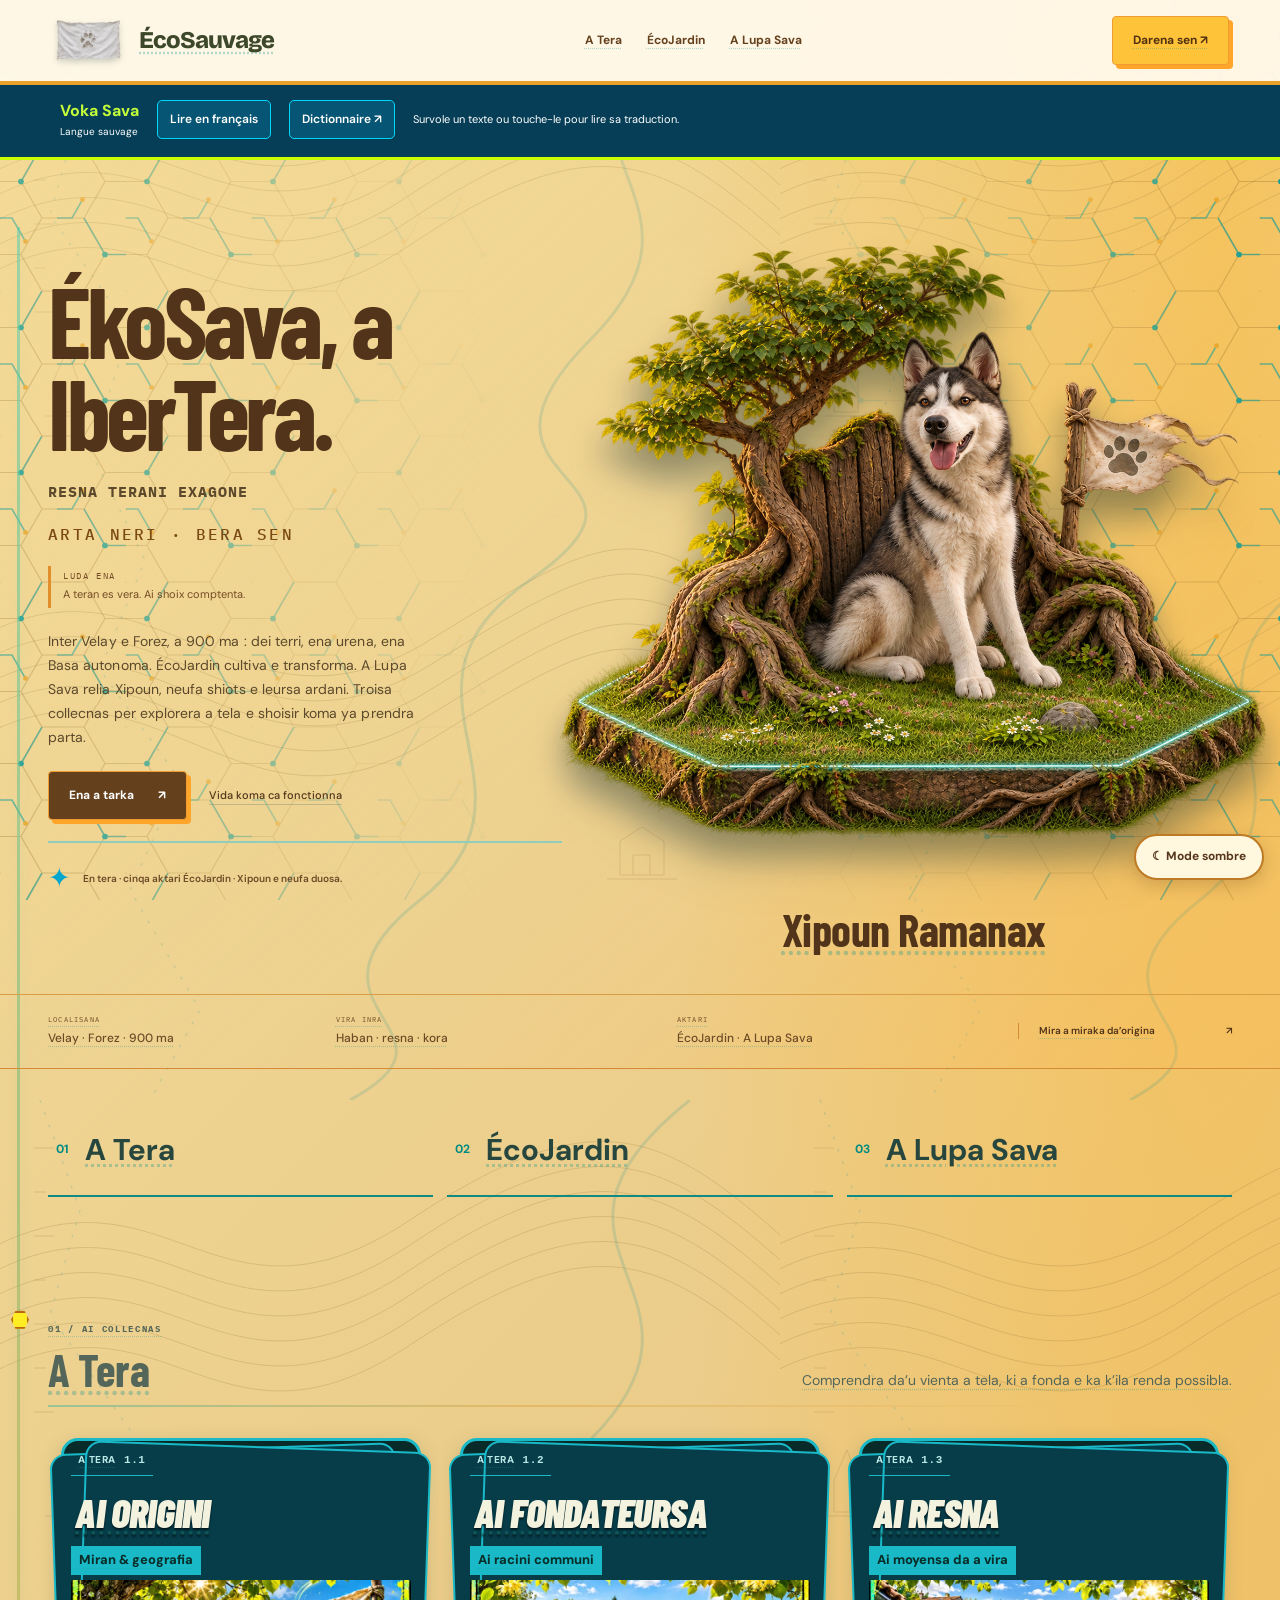
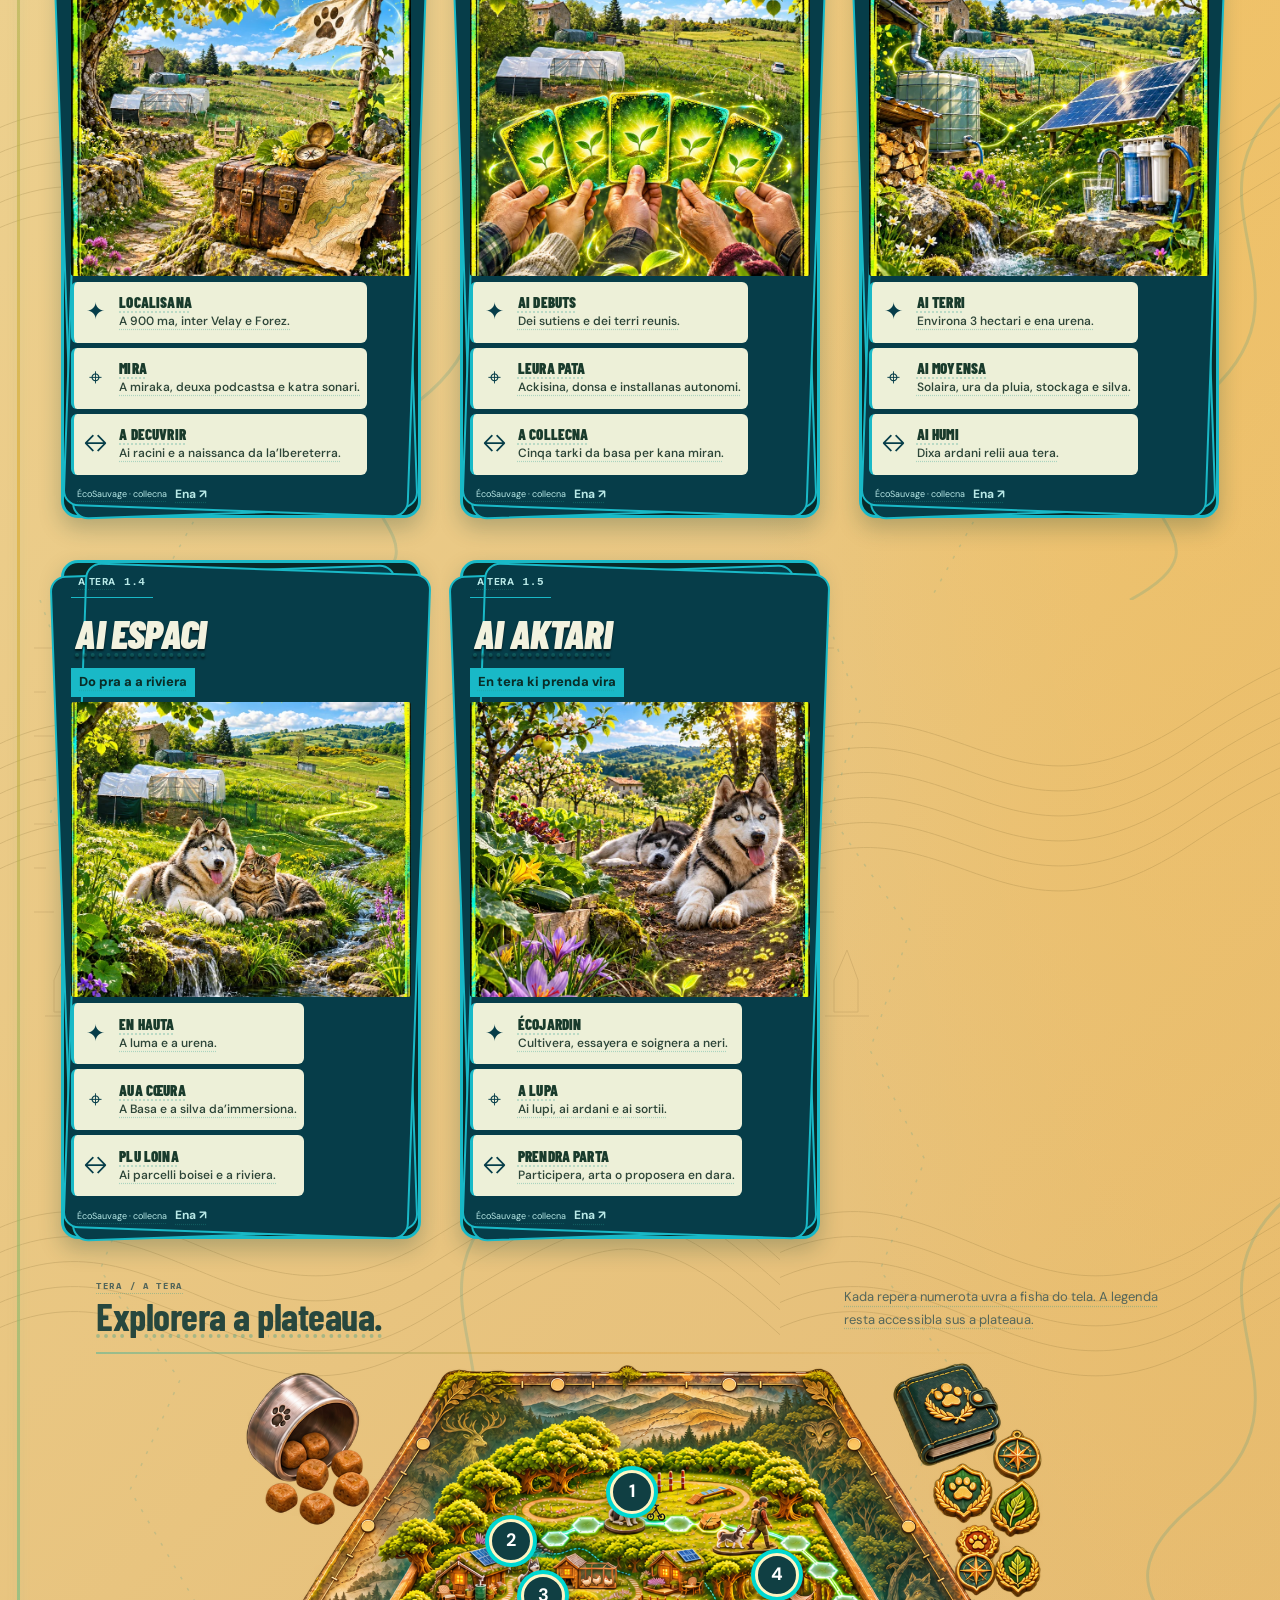
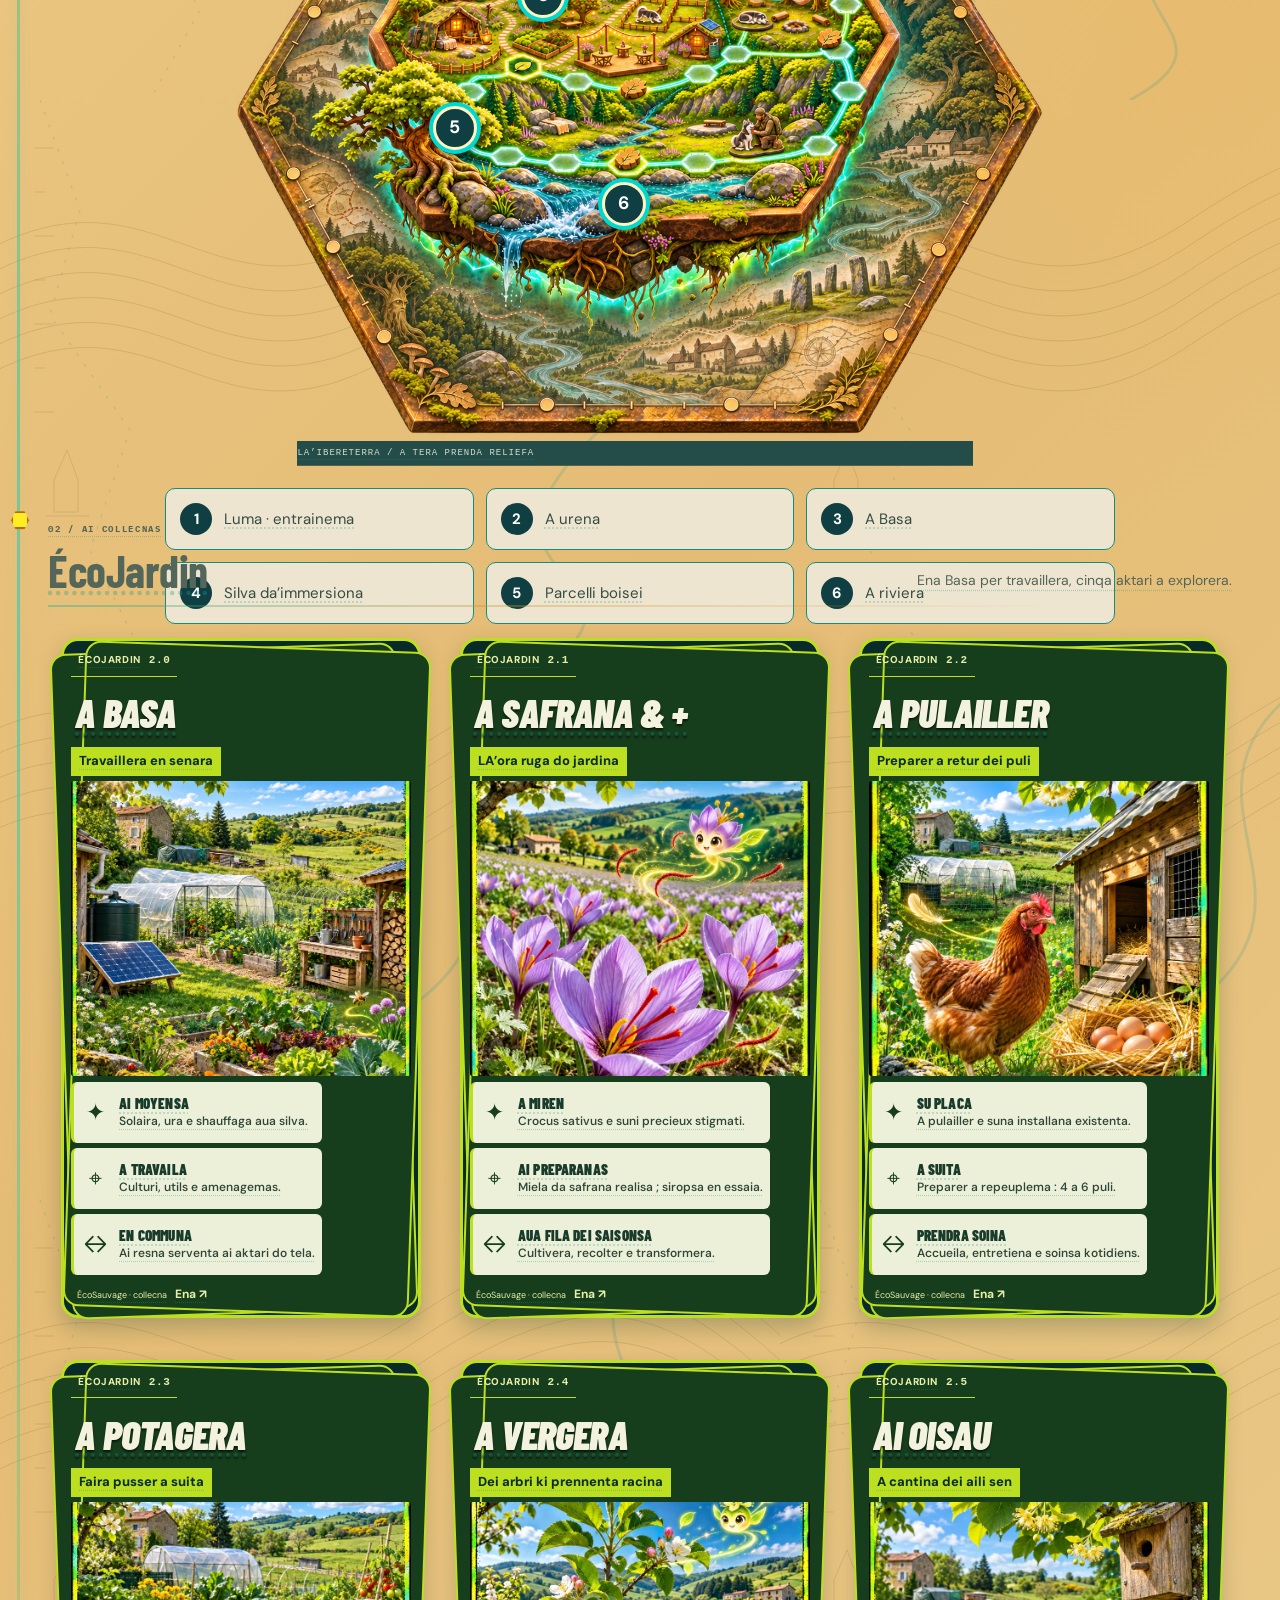
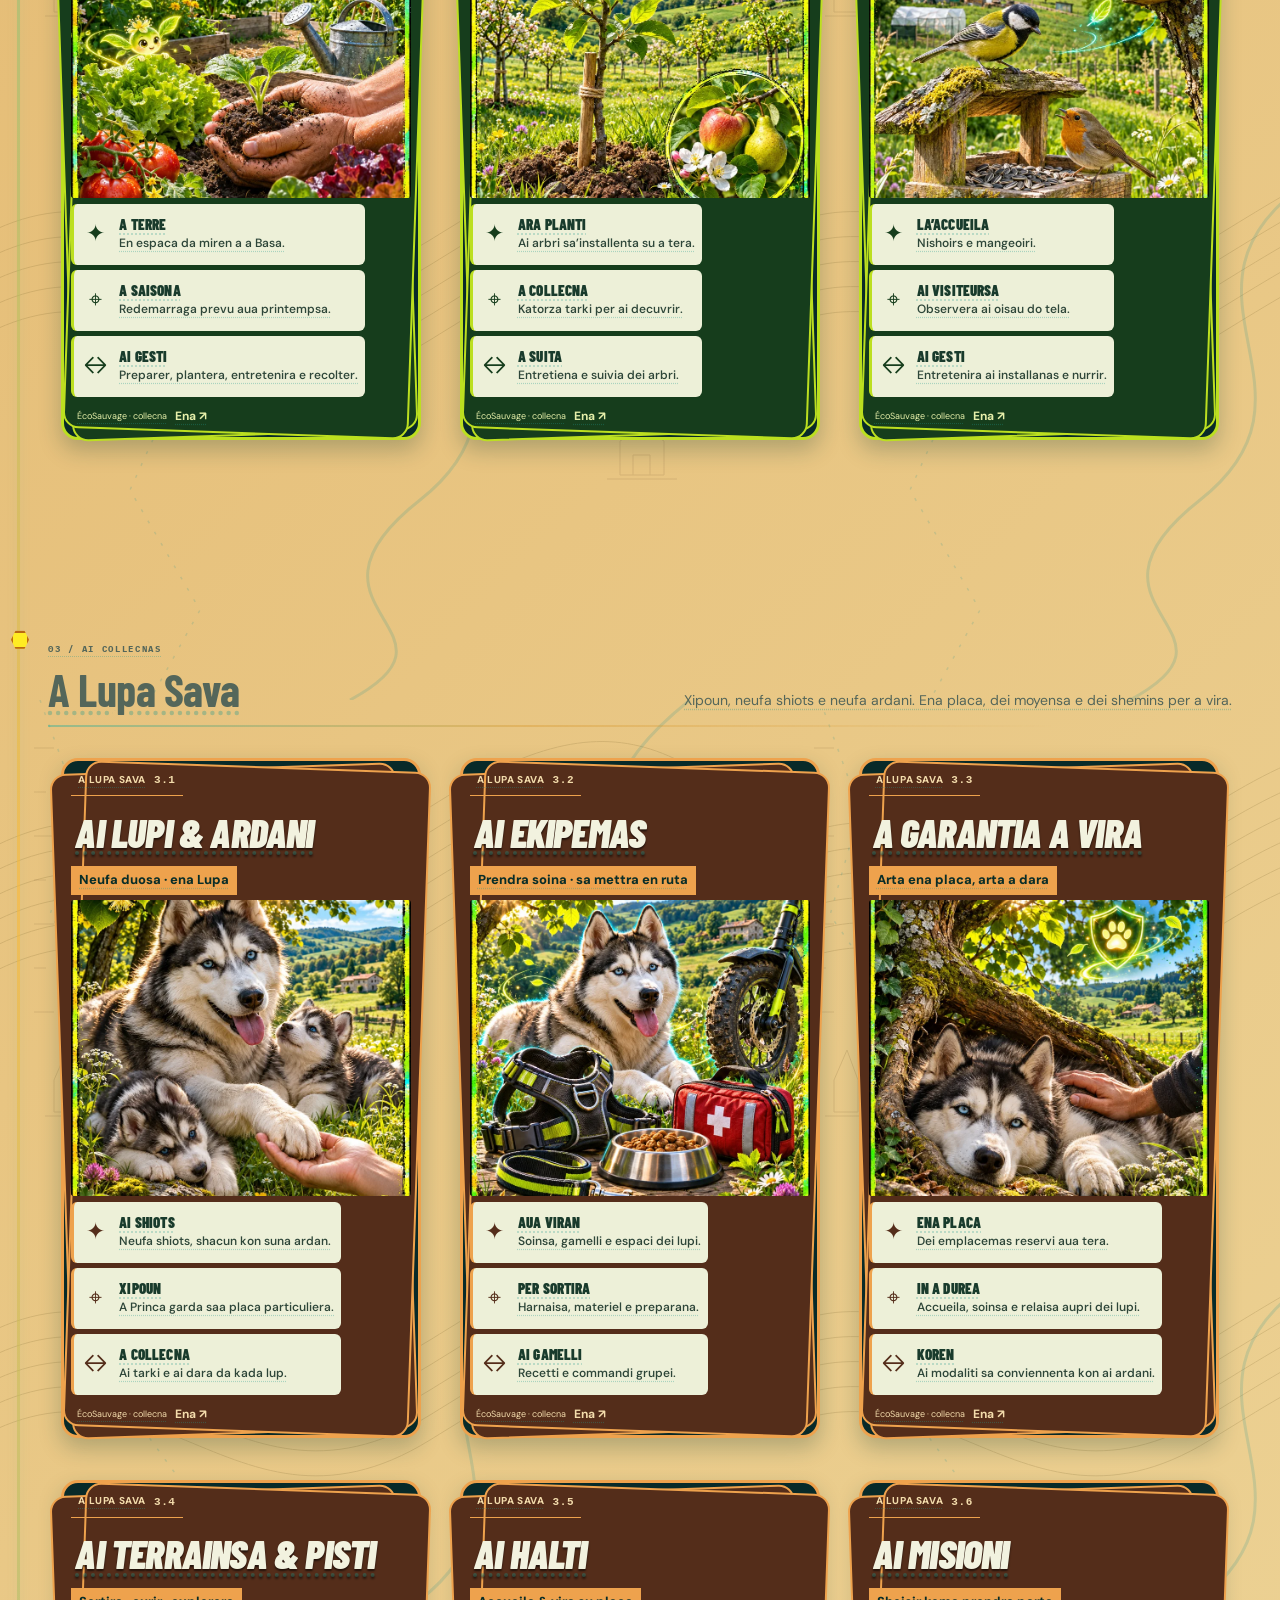
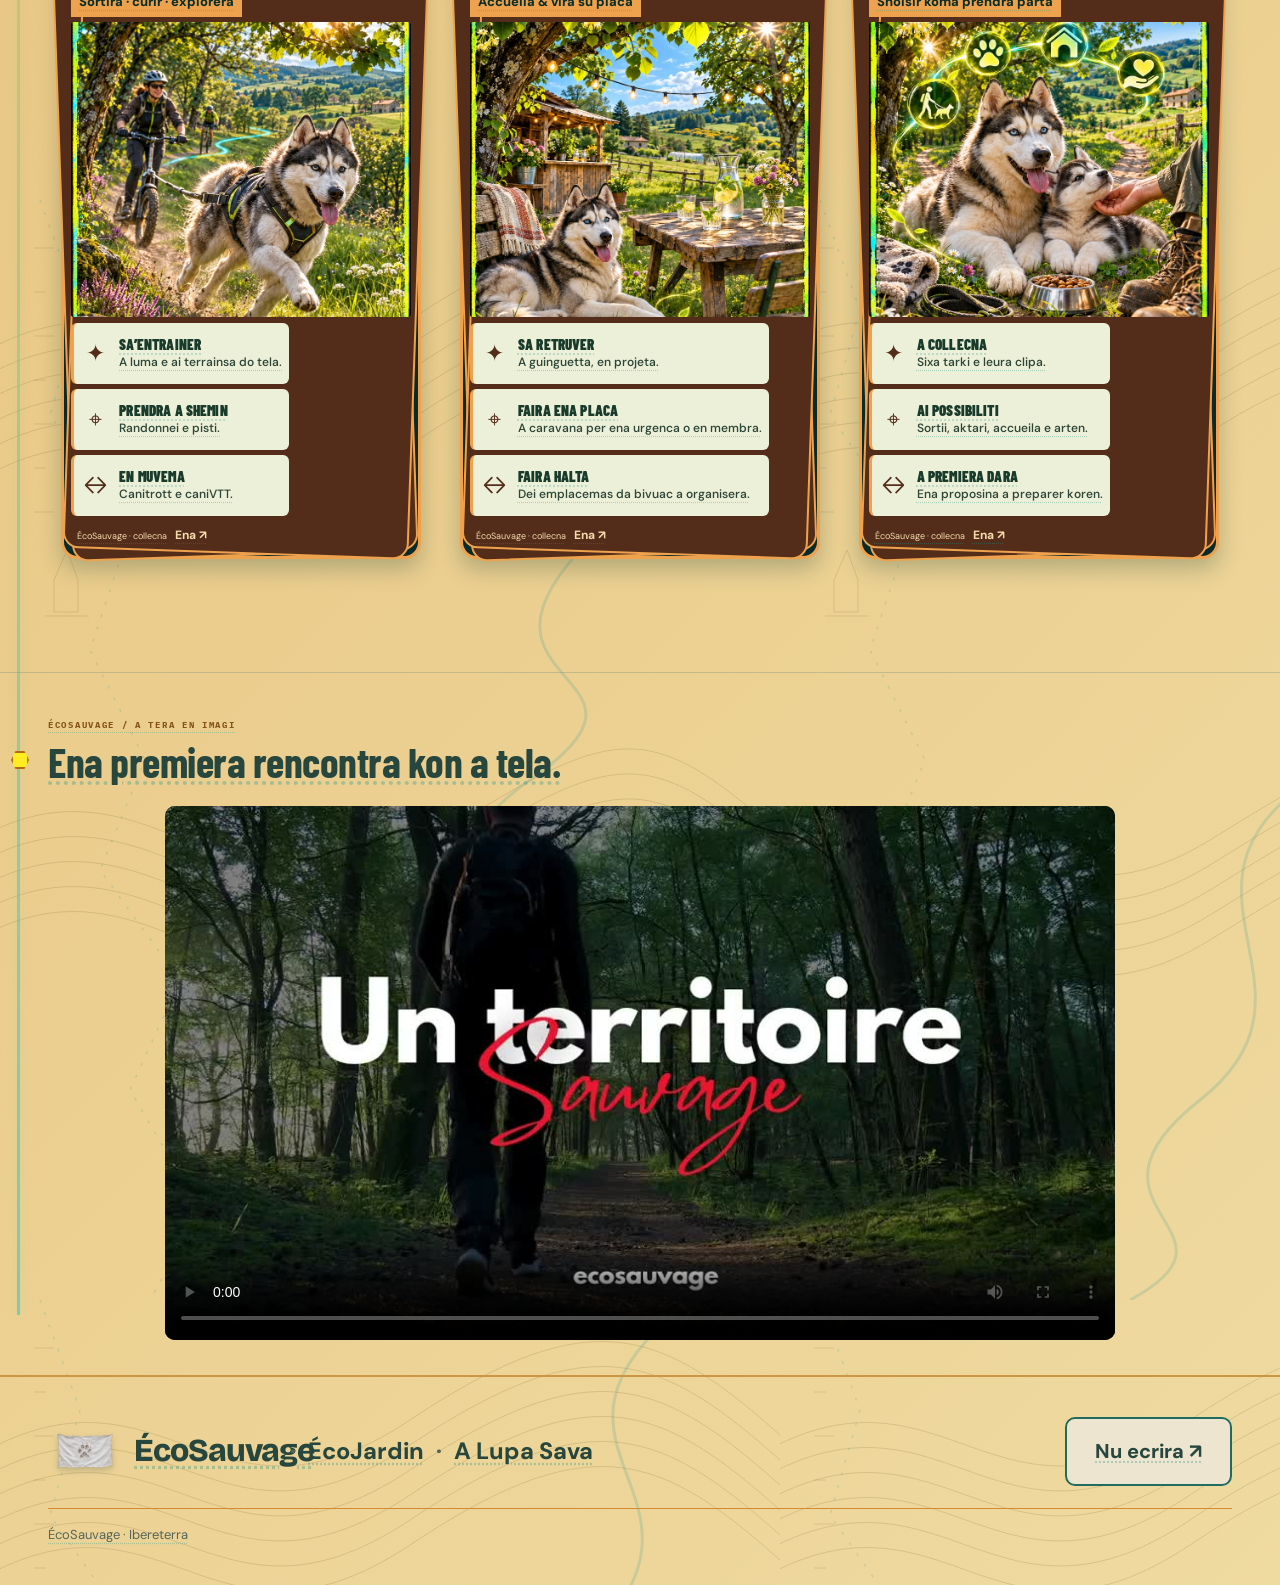
==== commit 8cb146bb: "Prepare game-style EcoSauvage site for Pages" ====
--- a/index.html
+++ b/index.html
@@ -1,7 +1,24 @@
-<!doctype html><html lang="fr"><head><meta charset="utf-8"><meta http-equiv="Content-Security-Policy" content="default-src 'none'; script-src 'self'; script-src-attr 'none'; style-src 'self'; img-src 'self'; media-src 'self'; font-src 'self'; connect-src 'none'; object-src 'none'; base-uri 'none'; form-action 'none'; upgrade-insecure-requests"><meta name="referrer" content="no-referrer"><meta name="viewport" content="width=device-width,initial-scale=1"><title>ÉcoSauvage — Un lieu, du vivant, une Meute</title><meta name="description" content="Un territoire pour expérimenter l’autonomie, une association pour participer, une Meute à découvrir. Bienvenue chez ÉcoSauvage."><meta name="theme-color" content="#183d2c"><link rel="stylesheet" href="simple.css?v=20261024-1"><link rel="stylesheet" href="montage.css"><link rel="canonical" href="https://ecosauvage.fr/"><meta property="og:title" content="ÉcoSauvage — Un lieu, du vivant, une Meute"><meta property="og:type" content="website"><meta property="og:url" content="https://ecosauvage.fr/"></head><body><a class="skip" href="#territoire">Aller au contenu</a>
-<header class="wrap"><a class="brand" href="#territoire">ÉCO<span>SAUVAGE</span></a><nav aria-label="Navigation principale"><a href="#territoire">Le territoire</a><a href="#ecojardin">ÉcoJardin</a><a href="#meute">La Meute</a><a class="nav-join" href="#rejoindre">Rejoindre ↗</a></nav></header>
-<main><section id="territoire" class="territoire"><div class="wrap intro"><p class="eyebrow">01 / LE TERRITOIRE</p><div class="heading"><h1>Un lieu pour<br><em>vivre autrement.</em></h1><p>Trois hectares entre Loire et Haute-Loire.<br>Prairie, bois, source : un terrain pour expérimenter l’autonomie et l’habitat hors réseaux.</p></div><figure class="presentation"><video controls playsinline preload="metadata" poster="media/territoire-son-poster.jpg" aria-label="Présentation sonore d’ÉcoSauvage"><source src="media/territoire-son.mp4" type="video/mp4"><track kind="subtitles" src="media/territoire-paroles.vtt" srclang="fr" label="Paroles — karaoké" default><a href="media/territoire-son.mp4">Voir la présentation</a></video><figcaption>ÉcoSauvage, en images et en musique. <span>▶ Lancez la vidéo avec le son · Paroles masquables avec le bouton sous-titres.</span></figcaption></figure></div></section>
-<section id="ecojardin" class="ecojardin"><div class="wrap block"><p class="eyebrow">02 / ÉCOJARDIN</p><div class="heading"><h2>Cultiver.<br>Partager. Agir.</h2><p>L’association fait grandir les activités du lieu : safran, cultures et attention au vivant. Chacun peut y contribuer.</p></div><div class="garden-gallery"><a class="photo" href="media/jardin-safran.webp" aria-label="Agrandir : Champ de safran dans les monts du Lyonnais (69)"><img src="media/jardin-safran.webp" alt="Champ de safran dans les monts du Lyonnais (69)" loading="lazy"><span aria-hidden="true">↗</span></a><a class="photo" href="media/jardin-serre.webp" aria-label="Agrandir : Xipoun Ramanax"><img src="media/jardin-serre.webp" alt="Xipoun Ramanax" loading="lazy"><span aria-hidden="true">↗</span></a><a class="photo" href="media/jardin-fleurs.webp" aria-label="Agrandir : Pavot d’Orient en Auvergne (63)"><img src="media/jardin-fleurs.webp" alt="Pavot d’Orient en Auvergne (63)" loading="lazy"><span aria-hidden="true">↗</span></a><a class="photo" href="media/jardin-oiseaux.webp" aria-label="Agrandir : La cantine des oiseaux — illustration"><img src="media/jardin-oiseaux.webp" alt="La cantine des oiseaux — illustration" loading="lazy"><span aria-hidden="true">↗</span></a></div><div class="participate"><div><span>01 / UN COUP DE POUCE</span><a class="button" href="https://www.helloasso.com/associations/ecojardin/formulaires/3" rel="noopener noreferrer">Faire un don libre ↗</a></div><div><span>02 / UNE PLACE DANS L’AVENTURE</span><a class="button outlined" href="https://www.helloasso.com/associations/ecojardin/adhesions/membre-ecojardin" rel="noopener noreferrer">Adhérer à ÉcoJardin ↗</a></div></div></div></section>
-<section id="meute" class="meute"><div class="wrap block"><p class="eyebrow">03 / LA MEUTE SAUVAGE</p><div class="heading"><h2>Onze Huskys.<br>Une même aventure.</h2><p>Xipoun Ramanax, Nayaka Poutch et leurs neuf chiots.<br>Des personnalités, une fratrie et un territoire qui les relie.</p></div><div class="pack-montage"><a class="photo" href="media/meute-parent.webp" aria-label="Agrandir : Nayaka Poutch"><img src="media/meute-parent.webp" alt="Nayaka Poutch" loading="lazy"><span aria-hidden="true">↗</span></a><a class="photo" href="media/meute-chiot-gris.webp" aria-label="Agrandir : Kroumi Barkal"><img src="media/meute-chiot-gris.webp" alt="Kroumi Barkal" loading="lazy"><span aria-hidden="true">↗</span></a><a class="photo" href="media/meute-pouki.webp" aria-label="Agrandir : Pouki Wouflo"><img src="media/meute-pouki.webp" alt="Pouki Wouflo" loading="lazy"><span aria-hidden="true">↗</span></a><a class="photo" href="media/meute-famille.webp" aria-label="Agrandir : Xipoun et les chiots"><img src="media/meute-famille.webp" alt="Xipoun et les chiots" loading="lazy"><span aria-hidden="true">↗</span></a><a class="photo" href="media/meute-chiot-noir.webp" aria-label="Agrandir : Zibou Skalax"><img src="media/meute-chiot-noir.webp" alt="Zibou Skalax" loading="lazy"><span aria-hidden="true">↗</span></a><a class="photo" href="media/meute-sieste.webp" aria-label="Agrandir : Zouzou Pakan"><img src="media/meute-sieste.webp" alt="Zouzou Pakan" loading="lazy"><span aria-hidden="true">↗</span></a></div></div></section>
-<section id="rejoindre" class="rejoindre"><div class="wrap block"><p class="eyebrow">04 / REJOINDRE LA MEUTE</p><div class="join-grid"><video controls playsinline preload="metadata" poster="media/rejoindre-meute-poster.jpg" aria-label="La Meute Sauvage — vidéo musicale pour rejoindre WhatsApp"><source src="media/rejoindre-meute-son-direct.mp4" type="video/mp4"><a href="media/rejoindre-meute-son-direct.mp4">Voir la vidéo de la Meute</a></video><div><h2>Un peu sauvages.<br>Très sociables.</h2><p>Découvrez le lieu, les chiens et les projets. L’accueil est gratuit ; les groupes des adhérents et des soutiens sont accessibles après validation.</p><a class="button lime" href="https://chat.whatsapp.com/JWt5FURKQKUHN3ETYygL75" rel="noopener noreferrer">Rejoindre l’accueil WhatsApp ↗</a></div></div></div></section></main>
-<footer class="wrap"><a class="brand" href="#territoire">ÉCOSAUVAGE</a><span>Un lieu. Du vivant. Des liens.</span><a class="contact-button" href="mailto:contact@ecosauvage.fr">Nous contacter ↗</a><nav class="socials" aria-label="Retrouvez-nous"><a href="https://www.youtube.com/channel/UCZ0nqzmg6BimjgGmISSL1nA" rel="noopener noreferrer">YouTube ↗</a><a href="https://www.tiktok.com/@lameutesauvage" rel="noopener noreferrer">TikTok ↗</a><a href="https://www.instagram.com/meute.sauvage/" rel="noopener noreferrer">Instagram ↗</a><a href="https://chat.whatsapp.com/JWt5FURKQKUHN3ETYygL75" rel="noopener noreferrer">WhatsApp ↗</a></nav><small>© ÉcoSauvage</small></footer><dialog id="photo-viewer" aria-label="Photo agrandie"><button class="close-viewer" aria-label="Fermer la photo">×</button><img alt=""><p></p></dialog><script src="simple.js?v=20261023-4"></script></body></html>+<!doctype html><html lang="fr"><head><meta charset="utf-8"><meta name="viewport" content="width=device-width,initial-scale=1"><meta name="theme-color" content="#eeeade"><title>ÉcoSauvage — l’IbèreTerre | Partie ouverte</title><meta name="description" content="Le territoire ÉcoSauvage, sa vie intérieure, ÉcoJardin, La Meute Sauvage et les façons d’y prendre place."><link rel="stylesheet" href="site.css"><link rel="stylesheet" href="adjustments.css"><link rel="stylesheet" href="origins.css"><link rel="stylesheet" href="socials.css"><link rel="stylesheet" href="territoire.css"><link rel="stylesheet" href="territoire-bilingue.css"><link rel="stylesheet" href="electrique.css"><link rel="stylesheet" href="lecture.css"><link rel="stylesheet" href="univers.css"><link rel="stylesheet" href="ambiance.css"><link rel="stylesheet" href="parcours.css"><link rel="stylesheet" href="reseau.css"><link rel="stylesheet" href="strates.css"><link rel="stylesheet" href="proportions.css"><link rel="stylesheet" href="exploration.css"><link rel="stylesheet" href="architecture.css"><link rel="stylesheet" href="lisibilite.css"><link rel="stylesheet" href="tetes-collections.css"><link rel="stylesheet" href="cartes-abouties.css"></head><body class="territory-edition">
+<a class="skip" href="#main">Aller au contenu</a><header class="territory-header"><a class="brand" href="#accueil"><span class="header-pavillon" aria-hidden="true"><img src="assets/pavillon-toile.png" alt=""></span><span class="brand-name">ÉcoSauvage</span></a><nav aria-label="Navigation principale"><a href="#atlas">La Base</a><a href="#ecojardin-ouvrages">ÉcoJardin</a><a href="#chiens">La Meute Sauvage</a><a href="#comptoir">Le Comptoir</a></nav><div class="header-actions"><a class="button join-button" href="https://www.helloasso.com/associations/ecojardin/adhesions/membre-ecojardin" target="_blank" rel="noopener">Adhésion libre ↗</a><button id="menu" aria-label="Ouvrir le menu" aria-expanded="false" aria-controls="mobileNav">☰</button></div></header><nav id="mobileNav" hidden><a href="#atlas">La Base</a><a href="#interieur">Services intérieurs</a><a href="#alliances">Services extérieurs</a><a href="#passeport">Contact</a></nav>
+<main id="main"><section class="territory-hero" id="accueil"><div class="wrap hero-grid"><div class="territory-title"><h1><span class="wild-text" lang="art" title="ÉcoSauvage, l’IbèreTerre." data-fr="ÉcoSauvage, l’IbèreTerre." data-wild="ÉkoSava, a IberTera.">ÉkoSava,<br><em>a IberTera.</em></span></h1><p class="territory-subtitle"><span class="wild-text" lang="art" title="Réserve d’autochtones de l’Exagone" data-fr="Réserve d’autochtones de l’Exagone" data-wild="Resna Terani Exagone">Resna Terani Exagone</span></p><div class="hero-motto" title="Garder le vivant. Demeurer libres."><strong>ARTA NERI · BERA SEN</strong></div><p class="game-name">PARTIE OUVERTE <i>Le terrain est réel. Les choix comptent.</i></p><p class="territory-lead">Des terres acquises, une Base autonome, une source, des bois et des cultures. Dix huskys et dix gardiens. ÉcoJardin cultive et transforme ; la Meute relie les lieux et les personnes. L’IbèreTerre conduit sa vie intérieure et choisit ses alliances.</p><div class="actions"><a class="button" href="#atlas">Ouvrir la carte <span>↗</span></a><a class="text-link" href="#interieur">Voir comment ça fonctionne</a></div><div class="identity-note"><span>✦</span><p>10 huskys · 10 gardiens · 5 activités ÉcoJardin.<br>De la terre aux liens : le territoire prend vie.</p></div></div><div class="hero-universe"><figure class="universe-board"><img src="assets/plateau-hexagone-v8.png" alt="Plateau illustré de l’univers ÉcoSauvage : prairie, source, Base, bois et rivière" fetchpriority="high"><div class="plateau-collections"><button class="plateau-card pc-dog" data-dog-card="01.webp" data-dog-name="Xipoun Ramanax" aria-label="Ouvrir la carte Xipoun Ramanax"><img src="assets/chiens/01.webp" alt="Carte Xipoun Ramanax"></button><button class="plateau-card pc-tree" data-detail="verger" aria-label="Ouvrir la collection des arbres"><img src="assets/trees/01-Tili-Tisano.webp" alt="Carte Tili Tisano du verger"></button><button class="plateau-card pc-mission" data-territory-mission="promeneurs" aria-label="Ouvrir la carte Promeneurs"><img src="assets/media/mission-11.webp" alt="Carte de mission Promeneurs"></button><button class="plateau-card pc-food" data-detail="gamelles" aria-label="Ouvrir la collection croquettes"><img src="assets/ownat.webp" alt="Carte de la famille Ownat"></button></div><figcaption>L’IBÈRETERRE / LE TERRITOIRE PREND RELIEF</figcaption><a class="board-enter" href="#atlas">Ouvrir le plan ↗</a></figure></div></div><div class="wrap territory-strip"><div><small>LOCALISATION</small><strong>Velay · Forez · 900 m</strong></div><div><small>VIE INTÉRIEURE</small><strong>Habitat · ressources · décisions</strong></div><div><small>ACTIVITÉS</small><strong>ÉcoJardin · La Meute Sauvage</strong></div><a href="#recit">Lire le récit d’origine <span>↗</span></a></div></section>
+<div class="language-strip wrap"><span><b>ENA TERA</b> / Ouvrir le territoire</span><span><b>DARA</b> / Les liens</span><span><b>MIRA</b> / La mémoire</span><button data-dossier="lexique">Ouvrir le lexique ↗</button></div><section class="wrap section gates-section"><div class="section-heading"><div><p class="eyebrow">LES PORTES DU TERRITOIRE</p><h2>Les portes de l’IbèreTerre.</h2></div><p>Un atlas, des usages, une culture.<br>Chaque carte ouvre une partie du fonctionnement.</p></div><div class="territory-gates"><a href="#atlas"><small>01 / LES LIEUX</small><span class="gate-icon">⌖</span><h3>Le territoire</h3><p>Carte, parcelles, ressources et installations.</p><b>Ouvrir l’atlas ↗</b></a><a href="#passeport"><small>02 / L’APPARTENANCE</small><span class="gate-icon">▤</span><h3>Le passeport</h3><p>Définir ton lien, préparer ta demande.</p><b>Contact ↗</b></a><a href="#missions"><small>03 / L’ACTION</small><span class="gate-icon">✳</span><h3>Les missions</h3><p>Des cartes reliées aux activités réelles.</p><b>Lire les missions ↗</b></a><a href="#alliances"><small>04 / LE DEHORS</small><span class="gate-icon">↔</span><h3>Les alliances</h3><p>Échanges, compétences et liens entre lieux.</p><b>Proposer un lien ↗</b></a></div></section>
+<section class="territory-atlas" id="atlas"><div class="wrap section"><div class="section-heading"><div><p class="eyebrow">TERA / LE TERRITOIRE</p><h2>La Base et ses lieux.</h2></div><p>Les parcelles ouvrent leurs usages.<br>La Base relie les activités et les équipements.</p></div><div class="territory-layout"><div class="simple-map" aria-label="Plan schématique cliquable du territoire"><img class="atlas-board" src="assets/plateau-hexagone-v8.png" alt="Le plateau du territoire"><div id="mapNodes"></div></div><div id="zoneContent" class="zone-content" aria-live="polite"></div></div></div></section>
+<section class="wrap section inner-life" id="interieur"><div class="section-heading"><div><p class="eyebrow">02 / LA VIE INTÉRIEURE</p><h2>Ce qui fait tenir le lieu.</h2></div><p>Source, solaire, habitat, soin du vivant.<br>Les circuits de la vie intérieure.</p></div><div class="function-tabs" role="group" aria-label="Choisir une fonction du territoire"><button data-function="eau" class="selected" aria-pressed="true">Eau</button><button data-function="energie" aria-pressed="false">Énergie</button><button data-function="habitat" aria-pressed="false">Habitat</button><button data-function="vivant" aria-pressed="false">Vivant</button><button data-function="decisions" aria-pressed="false">Décisions</button><button data-function="echanges" aria-pressed="false">Économie & échanges</button></div><div id="functionPanel" class="function-panel" aria-live="polite"></div><div class="continuity-line"><span>✦</span><p><strong>La continuité du lieu se prépare.</strong></p><button class="text-link" data-dossier="organisation">Ouvrir le cadre d’organisation ↗</button></div></section>
+<section id="activites" class="territory-activities"><div class="wrap section"><div class="section-heading"><div><p class="eyebrow">03 / LES ACTIVITÉS DU TERRITOIRE</p><h2>Les cartes correspondent à du réel.</h2></div><p>Le vivant, les ressources et les personnes<br>ont leurs lieux et leurs liens.</p></div><div class="activity-pair"><article><div class="activity-image"><img loading="lazy" src="assets/safran.webp" alt="Une fleur de safran à ÉcoJardin"><span>LE CADRE ASSOCIATIF</span></div><div class="activity-copy"><h3>ÉcoJardin</h3><p>Cinq activités : safran et essais, poulailler, potager, verger planté, cantine des oiseaux. Les fiches distinguent les réalisations, l’entretien, les reprises saisonnières et les projets.</p><div class="actions"><button class="button" data-detail="ecojardin">Ouvrir ÉcoJardin ↗</button><button class="text-link" data-detail="verger">Collection du verger</button></div></div></article><article><div class="activity-image"><img loading="lazy" src="assets/meute.webp" alt="Des huskys de La Meute Sauvage dans les bois"><span>ICI ET AU-DELÀ</span></div><div class="activity-copy"><h3>La Meute Sauvage</h3><p>Dix huskys et dix gardiens : les soins, les activités et les liens qui continuent au-delà du lieu. Le QG des gamelles organise la découverte des recettes et les commandes groupées.</p><div class="actions"><button class="button" data-detail="meute">Ouvrir la Meute ↗</button><button class="text-link" data-detail="gamelles">Le QG des gamelles</button></div></div></article></div></div></section>
+<section class="wrap section" id="ecojardin-ouvrages"><div class="section-heading"><div><p class="eyebrow">ÉCOJARDIN / LES ATELIERS DU VIVANT</p><h2>Cultiver. Essayer. Soigner.</h2></div><p>Safran, poules, cultures, arbres et oiseaux.<br>Les ateliers du vivant ont leurs cartes.</p></div><div id="gardenWorks" class="work-grid"></div></section><section class="wrap section" id="base-ouvrages"><div class="section-heading"><div><p class="eyebrow">LA BASE / TENIR LES LIEUX</p><h2>Les ouvrages du territoire.</h2></div><p>Entretenir les passages, dessiner les contours,<br>préparer les usages.</p></div><div id="baseWorks" class="work-grid"></div><p class="small">Les équipements existants et les aménagements futurs restent distingués dans chaque fiche.</p></section><section class="wrap section" id="chiens"><p class="eyebrow">LUPA / LA COLLECTION DE LA MEUTE</p><h2>Les chiens ont leurs cartes.</h2><p>Dix huskys, dix caractères. Chaque carte ouvre un portrait de la Meute. Les clips et les photos prolongent la collection sur le terrain.</p><div class="dog-collection"><button class="dog-card" data-dog-card="01.webp" data-dog-name="Xipoun Ramanax"><img loading="lazy" src="assets/chiens/01.webp" alt="Carte de collection Xipoun Ramanax"><span>Xipoun Ramanax</span></button><button class="dog-card" data-dog-card="02.webp" data-dog-name="Pouki Wouflo"><img loading="lazy" src="assets/chiens/02.webp" alt="Carte de collection Pouki Wouflo"><span>Pouki Wouflo</span></button><button class="dog-card" data-dog-card="03.webp" data-dog-name="Tchaka Mushk"><img loading="lazy" src="assets/chiens/03.webp" alt="Carte de collection Tchaka Mushk"><span>Tchaka Mushk</span></button><button class="dog-card" data-dog-card="04.webp" data-dog-name="Kroumi Barkal"><img loading="lazy" src="assets/chiens/04.webp" alt="Carte de collection Kroumi Barkal"><span>Kroumi Barkal</span></button><button class="dog-card" data-dog-card="05.webp" data-dog-name="Zibou Skalax"><img loading="lazy" src="assets/chiens/05.webp" alt="Carte de collection Zibou Skalax"><span>Zibou Skalax</span></button><button class="dog-card" data-dog-card="06.webp" data-dog-name="Bibou Narak"><img loading="lazy" src="assets/chiens/06.webp" alt="Carte de collection Bibou Narak"><span>Bibou Narak</span></button><button class="dog-card" data-dog-card="07.webp" data-dog-name="Loumi Grizzou"><img loading="lazy" src="assets/chiens/07.webp" alt="Carte de collection Loumi Grizzou"><span>Loumi Grizzou</span></button><button class="dog-card" data-dog-card="08.webp" data-dog-name="Snoupi Krakax"><img loading="lazy" src="assets/chiens/08.webp" alt="Carte de collection Snoupi Krakax"><span>Snoupi Krakax</span></button><button class="dog-card" data-dog-card="09.webp" data-dog-name="Moka Troupi"><img loading="lazy" src="assets/chiens/09.webp" alt="Carte de collection Moka Troupi"><span>Moka Troupi</span></button></div></section><section class="wrap section" id="gardiens"><p class="eyebrow">LA MEUTE / LES GARDIENS & LES HUSKYS</p><h2>Dix liens. Une Meute.</h2><p>Dix gardiens et dix huskys, reliés par les soins, les sorties, l’accueil et les activités. Xipoun, prince de la Meute, donne un visage à cet univers. Les cartes présentent chaque chien ; les passeports des gardiens portent leurs titres, leurs missions et leurs liens avec le territoire.</p><div class="duo-network"><a href="#chiens"><strong>10</strong><span>HUSKYS</span><small>Les cartes de la Meute ↗</small></a><div class="duo-connection" aria-hidden="true"><span></span><b>↔</b><span></span></div><div><strong>10</strong><span>GARDIENS</span><small>Présence · soins · activités</small></div></div><p class="small">Le duo relie les personnes et les chiens, ici et au-delà du territoire.</p></section><section class="wrap section territory-missions" id="missions"><div class="section-heading"><div><p class="eyebrow">04 / LES MISSIONS DE LA MEUTE</p><h2>Les cartes du quotidien.</h2></div><p>Les rôles s’organisent avec les personnes<br>et les besoins de la Meute.</p></div><div class="missions-head"><div><p>Les cartes présentent les différentes relations avec la Meute : sorties, activités, accueil, parrainage et rencontres. Elles accompagnent le clip et décrivent ce que chaque mission recouvre.</p><button class="button" data-detail="missions">Voir le clip et les six cartes ↗</button></div><button class="mission-cover" data-detail="missions" aria-label="Ouvrir la vidéo et les cartes Choisis ta mission"><img loading="lazy" src="assets/media/missions-cover.jpg" alt="Choisis ta mission — la collection La Meute Sauvage"><span>▷ LE CLIP & LES CARTES</span></button></div><div id="missionChoices" class="mission-choices"></div><p class="small mission-note">Choisir une carte prépare une prise de contact. Le rôle et les engagements se définissent ensemble avant de commencer.</p></section>
+<section class="passport-section" id="passeport"><div class="wrap section passport-layout"><div><p class="eyebrow">DARA / TON LIEN AVEC LE TERRITOIRE</p><h2>Les liens avec<br><em>le territoire.</em></h2><p class="passport-intro">Le comptoir rassemble les démarches : une question, une adhésion, une mission ou un accord à proposer. Le passeport en est le signe personnel dans l’univers de l’IbèreTerre.</p><div class="document-preview" aria-label="Maquette de passeport du territoire"><div class="document-head"><span>ÉCOSAUVAGE</span><span>✳</span></div><h3>PASSEPORT<br>DE L’IBÈRETERRE</h3><div class="passport-badges" aria-label="Les liens du passeport"><span>🐾 GARDIEN</span><span>🌱 ACTIVITÉ</span><span>◇ SOUTIEN</span><span>⌖ MISSION</span></div><div class="document-fields"><small>MON LIEN</small><strong id="passportLink">À définir ensemble</strong><small>MA CONTRIBUTION</small><span id="passportContribution">Une présence, un savoir-faire, une proposition.</span></div><p>DARA SEN / LE LIEN CHOISI</p></div><p class="small passport-note">Ce formulaire prépare un message à relire et envoyer. Il n’attribue pas de statut.</p></div><form id="passportForm" class="passport-form" autocomplete="off"><span class="eyebrow">UNE QUESTION OU UNE PROPOSITION</span><h3>L’objet de ta demande</h3><fieldset><legend>Quelle démarche ?</legend><label><input type="radio" name="lien" value="Question sur le fonctionnement" checked> Question sur le fonctionnement</label><label><input type="radio" name="lien" value="Adhésion à ÉcoJardin"> Adhésion à ÉcoJardin</label><label><input type="radio" name="lien" value="Soutien à une activité"> Soutien à une activité</label><label><input type="radio" name="lien" value="Contribuer sur le terrain"> Contribuer sur le terrain</label><label><input type="radio" name="lien" value="M’impliquer auprès de la Meute"> M’impliquer auprès de la Meute</label><label><input type="radio" name="lien" value="Proposer une installation sur place"> Proposer une installation sur place</label><label><input type="radio" name="lien" value="Relier une structure ou un autre lieu"> Relier une structure ou un autre lieu</label></fieldset><label class="form-label" for="contactName">Ton prénom ou nom d’usage <span>(facultatif)</span></label><input id="contactName" name="nom" maxlength="80" autocomplete="off" placeholder="Comment te présenter ?"><label class="form-label" for="contactEmail">Ton e-mail de réponse</label><input id="contactEmail" name="email" type="email" maxlength="180" autocomplete="off" required placeholder="nom@exemple.fr"><label class="form-label" for="contactProposal">Ce que tu souhaites apporter ou discuter</label><textarea id="contactProposal" name="proposition" maxlength="2500" rows="4" placeholder="Une compétence, du temps, du matériel, un projet…"></textarea><button class="button" type="submit">Préparer mon message ↗</button><p class="small">Le message s’ouvre dans ton application e-mail. Rien n’est envoyé automatiquement.</p><p id="passportFeedback" role="status"></p></form></div></section>
+<section class="wrap section alliances-section" id="alliances"><div class="section-heading"><div><p class="eyebrow">06 / LES RELATIONS EXTÉRIEURES</p><h2>Autonomes. Et en relation.</h2></div><p>Des liens choisis,<br>avec des engagements compréhensibles.</p></div><div class="alliance-grid"><button data-alliance="competence"><small>PERSONNES & SAVOIR-FAIRE</small><h3>Apporter une compétence</h3><p>Un besoin, une intervention définie, une transmission utile.</p><span>Préparer une proposition ↗</span></button><button data-alliance="echange"><small>STRUCTURES & VOISINAGE</small><h3>Organiser un échange</h3><p>Matériel, approvisionnement, service ou réalisation commune.</p><span>Préciser les termes ↗</span></button><button data-alliance="lieu"><small>AUTRES TERRITOIRES</small><h3>Relier un autre lieu</h3><p>Faire connaissance et identifier ce qui mérite d’être mis en commun.</p><span>Présenter mon lieu ↗</span></button></div><article class="confederation"><div class="confederation-symbol" aria-hidden="true">✳<i>✳</i><b>✳</b></div><div><p class="eyebrow">UN PROLONGEMENT PRÉVU</p><h3>La Confédération des<br>Éco-Unis francophones.</h3><p>ÉcoSauvage, membre fondateur de la Confédération des Écos-Unis francophones. Des territoires autonomes se relient par des accords choisis : liberté, responsabilité, autonomie, coopération et respect du vivant.</p><button class="text-link" data-dossier="confederation">Voir le principe d’alliance ↗</button></div></article></section>
+<section class="symbols-section wrap section" id="symboles"><div><p class="eyebrow">LES SIGNES DU TERRITOIRE</p><h2>La paix en blanc.<br>Le vivant en empreinte.</h2><p>La patte de husky inscrit l’animal aux côtés de l’humain. Le pavillon blanc porte la paix et la capacité de protéger les conditions de vie du lieu.</p><div class="actions"><button class="text-link" data-dossier="symboles">Le drapeau & la devise ↗</button><button class="text-link" data-dossier="lexique">La langue de l’IbèreTerre ↗</button></div></div><figure><img src="assets/pavillon-toile.png" alt="Le pavillon blanc de l’IbèreTerre, frappé d’une patte de husky"><figcaption><strong>ARTA NERI · BERA SEN</strong><span>Garder le vivant. Demeurer libres.</span></figcaption></figure></section><section class="origin-story" id="recit"><div class="wrap section story-layout"><div><p class="eyebrow">MIRA / LE RÉCIT D’ORIGINE</p><h2>Reprendre terre.<br>Lever le pavillon.</h2></div><div><p>Avant le pavillon, il y a la route. Des familles en mouvement, des haltes, des métiers, des usages transmis. L’IbèreTerre inscrit son récit dans cette mémoire : trouver sa place, tenir le lieu, garder la main sur la suite.</p><p>Puis vient la prise de terre. Des parcelles acquises, une source, des bois, une Base. De quoi établir un point d’ancrage, organiser la vie et préparer une place aux générations suivantes. L’autonomie gagne du terrain par les actes.</p><p>Un pavillon blanc porte désormais l’empreinte de la Meute. L’humain et l’animal y prennent place ensemble. Le territoire rassemble ses moyens, conduit ses affaires et choisit ses alliances. La partie est ouverte : son histoire s’écrit sur le terrain.</p><button class="text-link" data-dossier="memoire">Le récit et ses archives ↗</button></div></div></section>
+<section class="wrap section" id="podcasts"><div class="section-heading"><div><p class="eyebrow">04 / LES VOIX DU PROJET</p><h2>Écouter ÉcoSauvage.</h2></div><p>Faire territoire ensemble.<br>Deux formats pour comprendre le projet.</p></div><div class="podcast-grid"><article class="podcast"><div class="podcast-top"><b>01</b><span class="wave" aria-hidden="true">▂▅▇▃▆▂▅▇▃▅▂</span><small>7 MIN 16</small></div><p class="eyebrow">DÉCOUVRIR LE PROJET</p><h3>Faire territoire ensemble</h3><p>Une première écoute pour découvrir ÉcoSauvage, ÉcoJardin et La Meute Sauvage.</p><audio controls preload="none" aria-label="Podcast 1 : Faire territoire ensemble, présentation du projet"><source src="assets/media/podcast-1.mp3" type="audio/mpeg"></audio></article><article class="podcast"><div class="podcast-top"><b>02</b><span class="wave" aria-hidden="true">▂▅▃▇▆▃▅▂▇▅▂</span><small>9 MIN 39</small></div><p class="eyebrow">PRENDRE PART À LA SUITE</p><h3>Devenir acteur du projet</h3><p>Comprendre l’ensemble et les façons de s’impliquer : compétences, soutien et partenariats.</p><audio controls preload="none" aria-label="Podcast 2 : Devenir acteur du projet"><source src="assets/media/podcast-2.mp3" type="audio/mpeg"></audio></article></div></section>
+<section id="origines" class="origins-section"><div class="wrap section"><div class="section-heading"><div><p class="eyebrow">L’UNIVERS ANCESTRAL / LA BANDE-SON</p><h2>Aux origines.</h2></div><p>Trois chansons et un bonus.<br>Les racines, les terres et l’appel de la Meute.</p></div><p class="origins-intro">Le versant ancestral de l’univers ÉcoSauvage. Un imaginaire de nature et de liberté, à découvrir en musique.</p><div class="songs-grid"><article class="song"><a href="assets/origines/1.webp" target="_blank" rel="noopener" aria-label="Voir la pochette Les Racines"><img loading="lazy" src="assets/origines/1.webp" alt="Pochette Les Racines"></a><div><p class="eyebrow">CHAPITRE 01</p><h3>Les Racines</h3><audio controls preload="metadata" aria-label="Écouter Les Racines"><source src="assets/origines/1.mp3" type="audio/mpeg"></audio></div></article><article class="song"><a href="assets/origines/2.webp" target="_blank" rel="noopener" aria-label="Voir la pochette Les Terres Libres"><img loading="lazy" src="assets/origines/2.webp" alt="Pochette Les Terres Libres"></a><div><p class="eyebrow">CHAPITRE 02</p><h3>Les Terres Libres</h3><audio controls preload="metadata" aria-label="Écouter Les Terres Libres"><source src="assets/origines/2.mp3" type="audio/mpeg"></audio></div></article><article class="song"><a href="assets/origines/3.webp" target="_blank" rel="noopener" aria-label="Voir la pochette L’Appel de la Meute"><img loading="lazy" src="assets/origines/3.webp" alt="Pochette L’Appel de la Meute"></a><div><p class="eyebrow">CHAPITRE 03</p><h3>L’Appel de la Meute</h3><audio controls preload="metadata" aria-label="Écouter L’Appel de la Meute"><source src="assets/origines/3.mp3" type="audio/mpeg"></audio></div></article><article class="song"><a href="assets/origines/4.webp" target="_blank" rel="noopener" aria-label="Voir la pochette Le Souffle de la terre"><img loading="lazy" src="assets/origines/4.webp" alt="Pochette Le Souffle de la terre"></a><div><p class="eyebrow">LE TITRE BONUS</p><h3>Le Souffle de la terre</h3><audio controls preload="metadata" aria-label="Écouter Le Souffle de la terre"><source src="assets/origines/4.mp3" type="audio/mpeg"></audio></div></article></div></div></section>
+<section id="medias" class="media-section"><div class="wrap section"><div class="section-heading"><div><p class="eyebrow">05 / DU SON, DES IMAGES, DU CARACTÈRE</p><h2>Les archives en images.</h2></div><p>Des activités, des cartes<br>et leurs récits en images.</p></div><div class="media-filters" role="group" aria-label="Filtrer les vidéos"><button data-filter="all" aria-pressed="true" class="selected">Tous les clips</button><button data-filter="ecojardin" aria-pressed="false">ÉcoJardin</button><button data-filter="meute" aria-pressed="false">La Meute</button><button data-filter="gamelles" aria-pressed="false">Les gamelles</button></div><div id="mediaGrid" class="media-grid"></div></div></section>
+
+<section class="wrap section" id="demarches"><p class="eyebrow">LE COMPTOIR / DEMANDES & CONTACT</p><h2>Une démarche, un interlocuteur.</h2><p>Question, adhésion, soutien, mission ou proposition : le formulaire permet de préciser la demande. Les modalités se conviennent ensuite selon son objet.</p><div class="actions"><a class="button" href="https://www.helloasso.com/associations/ecojardin/formulaires/3" target="_blank" rel="noopener">Don libre · HelloAsso ↗</a><a class="button" href="https://www.helloasso.com/associations/ecojardin/adhesions/membre-ecojardin" target="_blank" rel="noopener">Adhésion libre · HelloAsso ↗</a><a class="text-link" href="#passeport">Contact ↗</a></div><video controls preload="metadata" playsinline style="width:min(100%,560px);display:block;margin:28px 0" src="assets/presentation-territoire.mp4"></video><p class="small">Velay · Forez · 900 m</p></section>
+</main><footer class="wrap territory-footer"><a class="brand" href="#accueil"><span class="header-pavillon"><img src="assets/pavillon-toile.png" alt="Pavillon blanc à empreinte de loup"></span>ÉcoSauvage.</a><p>ÉcoJardin · La Meute Sauvage</p><a href="mailto:contact@ecosauvage.fr">Relations avec le territoire ↗</a><small>ÉcoSauvage · IbèreTerre</small></footer><div class="mobile-actions"><a href="https://www.helloasso.com/associations/ecojardin/formulaires/3" target="_blank" rel="noopener"><span class="wild-text" lang="art" data-fr="Don libre · Meute" data-wild="Dona sen · Lupa">Dona sen · Lupa</span></a><a href="https://www.helloasso.com/associations/ecojardin/adhesions/membre-ecojardin" target="_blank" rel="noopener"><span class="wild-text" lang="art" data-fr="Adhésion libre" data-wild="Darena sen">✳ Darena sen</span></a></div><dialog id="detailDialog" aria-labelledby="detailTitle"><button class="close" aria-label="Fermer">×</button><div id="detailBody"></div></dialog><script src="site.js"></script><script src="territoire.js"></script><script src="ouvrages.js"></script><script src="chiens.js"></script><script src="univers.js"></script><script src="ambiance.js"></script><script src="parcours.js"></script><script src="poesie.js"></script><script src="langue-sauvage.js"></script><script src="revision-accueil.js"></script><script src="exploration.js"></script><script src="architecture.js"></script><script src="exploration-demandes.js"></script><script src="completer-rubriques.js"></script><script src="tetes-collections.js"></script><script src="cartes-abouties.js"></script></body></html>
+
+
+
+
+
+
+
--- a/site.css
+++ b/site.css
@@ -0,0 +1,3 @@
+@import url('https://fonts.googleapis.com/css2?family=Bricolage+Grotesque:opsz,wght@12..96,500;12..96,600;12..96,700;12..96,800&family=DM+Sans:wght@400;500;600;700&display=swap');
+:root{--ink:#203e30;--green:#557d3e;--lime:#c6ec76;--paper:#f5f6ee;--muted:#627266;--line:#d6ddce;--display:'Bricolage Grotesque',sans-serif}*{box-sizing:border-box}html{scroll-behavior:smooth;scroll-padding-top:100px}body{margin:0;background:var(--paper);color:var(--ink);font:15px/1.65 'DM Sans',sans-serif}button{font:inherit;cursor:pointer;color:inherit;border:0}a{color:inherit;text-decoration:none}img{max-width:100%;display:block}button:focus-visible,a:focus-visible,audio:focus-visible,video:focus-visible{outline:3px solid #548d32;outline-offset:5px}h1,h2,h3,p{margin:0}h1,h2,h3{font-family:var(--display);line-height:1.08;font-weight:700;letter-spacing:-1.5px}em{font-style:normal;color:var(--green)}.wrap{max-width:1280px;margin:auto;padding-left:48px;padding-right:48px}.section{padding-top:80px;padding-bottom:80px}.eyebrow{font-size:9px;letter-spacing:1.5px;font-weight:700;line-height:1.5;color:#466346}header{height:86px;padding:0 4%;display:flex;align-items:center;justify-content:space-between;gap:22px;border-bottom:1px solid var(--line);background:#f5f6eef2;position:sticky;top:0;z-index:15;backdrop-filter:blur(14px)}.brand{font-family:var(--display);font-size:26px;letter-spacing:-1px;font-weight:800;display:inline-flex;align-items:center;gap:9px}.brand>span{font-size:41px;line-height:1;color:#4c703c}header nav{display:flex;gap:25px;font-size:12px;font-weight:500}header nav a:hover{color:#6b8d36}.header-actions{display:flex;gap:20px;align-items:center}.button{display:inline-flex;align-items:center;justify-content:space-between;gap:24px;padding:14px 21px;background:var(--ink);color:#fffef0;border-radius:7px;font-size:12px;font-weight:600;transition:transform .2s,background .2s}.button:hover{background:#416a38;transform:translateY(-2px)}.join-button{padding:11px 17px;background:var(--lime);color:var(--ink)}.join-button:hover{background:#b4dc66;color:var(--ink)}.text-link{display:inline-block;font-size:12px;font-weight:600;text-decoration:underline;text-decoration-color:#74876b70;text-underline-offset:5px;background:transparent;padding:0}.text-link:hover{color:#65833e}.skip{position:fixed;left:15px;top:-90px;background:var(--lime);z-index:100;padding:15px}.skip:focus{top:5px}#menu{display:none;background:transparent;font-size:25px;padding:0}#mobileNav[hidden]{display:none}#mobileNav{position:fixed;top:72px;left:0;right:0;background:var(--paper);border-bottom:1px solid var(--line);z-index:14;padding:20px;display:grid;gap:15px}.hero{display:grid;grid-template-columns:1.03fr 1fr;gap:45px;align-items:center;padding-top:56px;padding-bottom:62px}.hero h1{font-size:clamp(44px,4.8vw,67px);margin:22px 0;letter-spacing:-2.8px;line-height:1.02}.hero-description{font-size:17px;color:#586f5e;margin-bottom:24px}.actions{display:flex;align-items:center;gap:24px;flex-wrap:wrap}.listen-shortcut{display:flex;gap:12px;align-items:center;width:265px;margin-top:30px;padding-top:17px;border-top:1px solid var(--line);font-size:11px}.listen-shortcut>span{font-size:24px}.listen-shortcut strong,.listen-shortcut small{display:block}.listen-shortcut small{color:var(--muted);font-size:10px}.listen-shortcut b{margin-left:auto}.hero-visual{position:relative;height:465px;padding-bottom:45px}.hero-landscape{width:100%;height:100%;object-fit:cover;object-position:55% 55%;border-radius:150px 12px 12px 12px}.photo-label{position:absolute;top:25px;right:17px;font-size:7px;font-weight:700;letter-spacing:1.2px;color:#faffed;background:#223d3180;padding:5px 8px;border-radius:3px}.hero-caption{position:absolute;bottom:15px;left:20px;right:0;background:var(--lime);padding:16px 20px;display:flex;justify-content:space-between;align-items:center;font-size:12px;line-height:1.5;border-radius:5px;transform:rotate(-2deg)}.hero-caption strong{font-size:15px}.hero-caption>b{font-size:44px;line-height:1}.floating-card{position:absolute;right:-17px;bottom:80px;width:133px;transform:rotate(9deg);padding:5px;background:#fff8dd;border:1px solid #d9cd83;border-radius:10px;box-shadow:0 10px 25px #203e3033;transition:transform .2s}.floating-card:hover{transform:rotate(0) scale(1.04)}.floating-card img{width:100%;border-radius:6px}.floating-card span{display:block;font-size:7px;font-weight:700;line-height:1.3;padding:6px 0 2px}.ticker{display:flex;justify-content:space-around;gap:25px;align-items:center;padding:14px 25px;background:#e6eddc;border-top:1px solid var(--line);border-bottom:1px solid var(--line);font-size:9px;letter-spacing:1.5px;font-weight:700;overflow:hidden;white-space:nowrap}.ticker b{font-size:20px;color:#739148}.section-heading{display:flex;justify-content:space-between;gap:30px;align-items:end;margin-bottom:32px}.section-heading h2{font-size:39px;margin-top:12px}.section-heading>p{font-size:12px;color:var(--muted);min-width:195px}.universe-grid{display:grid;grid-template-columns:repeat(3,1fr);gap:26px}.universe-image{display:block;position:relative;padding:0;width:100%;height:225px;overflow:hidden;border-radius:10px;background:#d5dfca;text-align:left}.universe-image img{width:100%;height:100%;object-fit:cover;transition:transform .5s}.universe-image:hover img{transform:scale(1.04)}.universe-grid article:nth-child(3) .universe-image img{object-position:65% 70%}.universe-image small{position:absolute;bottom:15px;left:15px;color:white;font-size:8px;letter-spacing:1.4px;padding:5px 8px;background:#19362bbd;border-radius:3px}.universe-image b{position:absolute;right:14px;bottom:14px;display:grid;place-items:center;background:#f3f6e8;border-radius:50%;height:33px;width:33px;font-size:21px}.universe-grid h3{font-size:25px;margin:20px 0 10px;letter-spacing:-.7px}.universe-grid p{font-size:12px;color:var(--muted);margin-bottom:16px}.projects{padding-top:0}.stamp{font-size:8px;letter-spacing:1.3px;border:1px solid #8a9f72;border-radius:30px;padding:8px 13px;transform:rotate(-4deg)}.feature{display:grid;grid-template-columns:1fr 1.05fr;gap:50px;align-items:center;padding:32px;background:#e9eedc;border-radius:14px}.feature-art{height:370px;background:radial-gradient(ellipse,#d2e38c,#dfe9c3 60%);border-radius:8px;position:relative;display:grid;place-items:center;overflow:hidden}.feature-art>img{height:91%;width:auto;max-width:90%;object-fit:contain;transform:rotate(-6deg);filter:drop-shadow(9px 13px 6px #36522622)}.feature-art>span{position:absolute;bottom:17px;right:13px;padding:6px 10px;background:#d1ed82;font-size:7px;letter-spacing:1px;transform:rotate(4deg);font-weight:700}.pill{display:inline-block;font-size:8px;letter-spacing:1px;font-weight:700;border:1px solid #819868;border-radius:30px;padding:5px 10px}.feature-copy h3{font-size:48px;margin:18px 0;line-height:1.02;letter-spacing:-1.8px}.feature-copy>p{max-width:345px;font-size:13px;color:var(--muted);margin-bottom:22px}.project-row{display:flex;gap:25px;align-items:center;width:100%;padding:24px 0;background:none;border-bottom:1px solid var(--line);text-align:left}.row-icon{display:grid;place-items:center;min-width:65px;height:65px;border-radius:14px;font-size:28px;transform:rotate(-4deg)}.orange{background:#f0d4b4}.aqua{background:#c9e5db}.project-row h3{font-size:22px;letter-spacing:-.6px;margin:7px 0}.project-row p:not(.eyebrow){font-size:12px;color:var(--muted)}.project-row>b{font-size:27px;margin-left:auto;padding:0 10px}.territory-section{background:#e5eddf;border-top:1px solid var(--line);border-bottom:1px solid var(--line)}.territory-layout{display:grid;grid-template-columns:1.05fr 1fr;gap:50px;align-items:center}.simple-map{position:relative;height:575px;border:1px solid #a3b79577;border-radius:12px;background:radial-gradient(ellipse at 15% 30%,#c1d3ad77,transparent 60%),#eff3e5;overflow:hidden}.map-word{position:absolute;top:24px;left:24px;font-family:var(--display);font-size:13px;font-weight:800;letter-spacing:-.3px;color:#778e69}.map-track{position:absolute;left:47%;top:70px;bottom:75px;width:50px;border:2px dashed #a8bd8a;transform:rotate(8deg);border-radius:60%}.map-node{position:absolute;display:grid;grid-template-columns:30px 1fr;column-gap:7px;text-align:left;border:1px solid #93ac7977;border-radius:9px;background:#fbfcf3;padding:10px 14px;box-shadow:3px 4px 0 #cbd9b7;transition:transform .2s}.map-node>span{grid-row:1/3;font-size:23px;align-self:center}.map-node strong{font-size:12px;font-weight:600;white-space:nowrap}.map-node small{font-size:9px;color:var(--muted)}.map-node:hover{transform:translateY(-3px)}.map-node.active{background:var(--lime);border-color:#6d9046}.map-node:nth-child(1){top:35px;left:45%}.map-node:nth-child(2){top:120px;left:53%;background:#d6eee8}.map-node:nth-child(3){top:212px;left:16%;transform:rotate(-3deg)}.map-node:nth-child(4){top:300px;left:42%}.map-node:nth-child(5){top:385px;left:18%}.map-node:nth-child(6){top:465px;left:50%;background:#d4eae7}.map-node.active:nth-child(2),.map-node.active:nth-child(6){background:var(--lime)}.map-note{position:absolute;bottom:15px;left:18px;font-size:8px;color:#71836a}.zone-content{min-height:400px;padding:8px 0}.zone-content h3{font-size:37px;margin:15px 0 20px}.zone-content>p{font-size:14px;color:var(--muted);max-width:450px}.tags{display:flex;flex-wrap:wrap;gap:7px;margin:22px 0}.tags span{font-size:10px;background:#f7f9ef;border:1px solid #b1c19c;padding:5px 10px;border-radius:30px}.zone-links{display:grid;grid-template-columns:1fr 1fr;gap:9px}.zone-links button{background:#f5f8eb;border:1px solid #b8c7a8;border-radius:6px;padding:12px;text-align:left;font-size:11px}.zone-links button:hover{background:#d6e5be}.zone-content .small{font-size:10px;margin-top:18px}.podcast-grid{display:grid;grid-template-columns:1fr 1fr;gap:24px}.podcast{border:1px solid var(--line);border-radius:12px;padding:28px;background:#fafbf5}.podcast:nth-child(2){background:#edf3e5}.podcast-top{display:flex;justify-content:space-between;align-items:center;margin-bottom:28px}.podcast-top b{font-family:var(--display);font-size:35px;font-weight:700}.wave{font-size:25px;letter-spacing:3px;color:#7da353}.podcast-top small{font-size:9px;letter-spacing:1px}.podcast h3{font-size:29px;letter-spacing:-.8px;margin:10px 0 15px}.podcast>p:not(.eyebrow){font-size:12px;color:var(--muted);min-height:40px;margin-bottom:20px}.podcast audio{width:100%;height:42px}.media-section{background:#e9eee4}.media-filters{display:flex;gap:9px;margin-bottom:25px;flex-wrap:wrap}.media-filters button{font-size:11px;border:1px solid #b5c2ab;border-radius:30px;padding:8px 14px;background:transparent}.media-filters button.selected{background:var(--ink);color:#f5f8e8;border-color:var(--ink)}.media-grid{display:grid;grid-template-columns:repeat(3,1fr);gap:25px}.media-tile{padding:0;background:transparent;text-align:left}.media-thumb{position:relative;height:205px;overflow:hidden;border-radius:8px;background:#1b352d}.media-thumb>img{height:100%;width:100%;object-fit:contain;transition:transform .3s}.media-tile:hover .media-thumb>img{transform:scale(1.03)}.play-icon{position:absolute;left:13px;bottom:12px;width:34px;height:34px;border-radius:50%;background:#e1f5ad;display:grid;place-items:center;font-size:13px}.media-time{position:absolute;right:10px;bottom:11px;background:#173529c9;color:#fff;font-size:9px;padding:3px 7px;border-radius:3px}.media-tile h3{font-size:20px;letter-spacing:-.5px;margin:12px 0 5px}.media-tile p{font-size:10px;color:var(--muted)}.media-tile[hidden]{display:none}.participate{display:grid;grid-template-columns:.8fr 1.2fr;gap:70px}.participate h2{font-size:46px;margin:17px 0 20px}.participate>div:first-child>p:not(.eyebrow){font-size:13px;max-width:300px;color:var(--muted);margin-bottom:23px}.participation-options{display:grid;gap:12px}.participation-card{display:flex;align-items:center;text-align:left;gap:18px;background:#fbfcf6;border:1px solid var(--line);border-radius:9px;padding:21px;width:100%;transition:transform .2s}.participation-card:hover{transform:translateX(4px);border-color:#98ae79}.participation-card>span{font-size:29px;min-width:35px}.participation-card>b{margin-left:auto}.participation-card h3{font-size:23px;letter-spacing:-.6px;margin:6px 0 8px}.participation-card p:not(.eyebrow){font-size:11px;color:var(--muted)}.participation-card .eyebrow{font-size:8px}.participation-card.join{background:#dfedbf}.participation-card.donate{background:#f2e4cc}.contact-section{background:#dbe5d4}.contact-layout{padding-top:45px;padding-bottom:45px;display:grid;grid-template-columns:310px 1fr 70px;gap:42px;align-items:center}.contact-film video{display:block;width:100%;aspect-ratio:16/9;background:#192e26;border-radius:7px;object-fit:cover}.contact-film>small{display:block;font-size:9px;margin-top:7px;color:var(--muted)}.contact-layout h2{font-size:32px;margin:9px 0 13px}.contact-layout p:not(.eyebrow){font-size:12px;max-width:350px;color:#5d705f}.contact-mail{display:inline-block;font-size:17px;font-weight:600;margin:10px 0 12px;border-bottom:1px solid #7a9270}.contact-layout .small{font-size:10px!important}.contact-spark{font-size:75px;color:#567948}footer{display:flex;gap:25px;align-items:center;flex-wrap:wrap;padding-top:30px;padding-bottom:30px}footer .brand{font-size:21px}footer .brand>span{font-size:32px}footer p,footer>a:not(.brand){font-size:10px}footer>a:not(.brand){margin-left:auto}footer>small{width:100%;font-size:8px;color:#71816f;border-top:1px solid var(--line);padding-top:15px}.mobile-actions{display:none}dialog{background:var(--paper);color:var(--ink);border:1px solid #98ad7e;border-radius:13px;padding:0;width:min(790px,calc(100% - 24px));max-height:90dvh;box-shadow:0 35px 100px #112c2670}dialog::backdrop{background:#102e26b0;backdrop-filter:blur(7px)}.close{position:sticky;top:12px;float:right;z-index:5;margin:12px 12px -48px 0;background:#f3f6e8;border:1px solid #b9c6a9;border-radius:50%;width:36px;height:36px;font-size:25px;line-height:1}.detail-inner{padding:36px}.detail-inner h2{font-size:41px;margin:14px 30px 22px 0}.detail-inner>p{font-size:14px;color:var(--muted);margin-bottom:18px}.detail-photo{width:100%;height:240px;object-fit:cover;border-radius:7px;margin-bottom:22px}.detail-card{max-height:420px;object-fit:contain;width:100%;margin:20px 0;background:#e7eddc;border-radius:8px;padding:12px}.detail-actions{display:flex;gap:16px;align-items:center;flex-wrap:wrap;margin:23px 0 5px}.detail-list{padding-left:18px;font-size:13px;color:var(--muted)}.detail-list li{margin:9px 0}.small{font-size:10px!important}.card-gallery{display:grid;grid-template-columns:repeat(3,1fr);gap:12px;margin:23px 0}.card-gallery a:hover{transform:rotate(-2deg) translateY(-3px)}.card-gallery img{border-radius:7px;width:100%;box-shadow:0 4px 12px #1f3e3020}.player-wrap{background:#102b24;display:grid;place-items:center;padding:12px;border-radius:8px}.player-wrap video{max-width:100%;max-height:65dvh;display:block}.video-modal h2{font-size:29px;margin-bottom:15px}.small-link{font-size:11px;text-decoration:underline}.detail-gallery{display:grid;grid-template-columns:1fr 1fr;gap:10px;margin:20px 0}.detail-gallery img{height:180px;width:100%;object-fit:cover;border-radius:7px}
+@media(min-width:1500px){.wrap{max-width:1380px}.hero h1{font-size:75px}.hero-visual{height:500px}.hero{gap:70px;padding-top:65px;padding-bottom:75px}.media-thumb{height:225px}}@media(max-width:1050px){header nav{gap:14px}.header-actions{gap:13px}.don-top{display:none}.wrap{padding-left:32px;padding-right:32px}.hero{gap:30px}.hero h1{font-size:54px}.hero-visual{height:420px}.floating-card{width:105px;right:-10px}.hero .actions{gap:15px}.hero .actions .text-link{font-size:10px}.hero-description{font-size:15px}.feature{gap:30px}.feature-copy h3{font-size:40px}.feature-art{height:330px}.territory-layout{gap:30px}.map-node{padding:9px 11px}.map-node strong{font-size:10px}.map-node small{font-size:8px}.map-node:nth-child(2){left:50%}.map-node:nth-child(4){left:35%}.participate{gap:40px}.participate h2{font-size:40px}.contact-layout{grid-template-columns:260px 1fr;gap:30px}.contact-spark{display:none}}@media(max-width:760px){header{height:72px;padding:0 20px}.brand{font-size:23px}.brand>span{font-size:35px}header nav{display:none}.header-actions{gap:16px}.join-button{font-size:10px;padding:9px 13px}#menu{display:block}.wrap{padding-left:20px;padding-right:20px}.hero{grid-template-columns:1fr;padding-top:35px;padding-bottom:35px;gap:32px}.hero h1{font-size:clamp(43px,9.7vw,65px);letter-spacing:-2px;margin:20px 0}.hero-description{font-size:15px}.hero-description br{display:none}.hero .eyebrow{font-size:8px}.hero .actions{gap:22px}.hero .actions .text-link{font-size:11px}.listen-shortcut{margin-top:22px;padding-top:13px;width:250px}.hero-visual{height:330px;margin-right:12px}.hero-landscape{border-radius:100px 10px 10px 10px}.floating-card{width:106px;bottom:68px;right:-10px}.photo-label{font-size:6px;top:16px;right:14px}.hero-caption{padding:13px 16px;bottom:6px;left:10px}.hero-caption strong{font-size:13px}.hero-caption>span{font-size:10px}.hero-caption>b{font-size:36px}.ticker{justify-content:start;gap:20px;padding:10px 20px;font-size:7px}.ticker b{font-size:17px}.section{padding-top:48px;padding-bottom:48px}.section-heading{align-items:start;gap:15px;margin-bottom:25px}.section-heading h2{font-size:31px;letter-spacing:-1px}.section-heading>p,.stamp{display:none}.eyebrow{font-size:8px}.universe-grid{grid-template-columns:1fr;gap:30px}.universe-grid article{display:grid;grid-template-columns:125px 1fr;column-gap:18px;align-items:start}.universe-image{grid-row:1/4;height:160px;border-radius:8px}.universe-image small{font-size:6px;left:8px;bottom:9px;padding:4px}.universe-image b{width:25px;height:25px;right:7px;top:9px;bottom:auto;font-size:17px}.universe-grid h3{font-size:24px;margin:7px 0 10px}.universe-grid p{font-size:11px;margin-bottom:13px}.universe-grid .text-link{font-size:10px;width:fit-content}.projects{padding-top:8px}.feature{grid-template-columns:1fr;padding:20px;gap:23px}.feature-art{height:300px}.feature-copy h3{font-size:39px}.feature-copy>p{font-size:12px}.pill{font-size:7px}.project-row{gap:15px;padding:20px 0}.row-icon{min-width:45px;height:49px;border-radius:9px;font-size:22px}.project-row h3{font-size:19px;line-height:1.2}.project-row p:not(.eyebrow){font-size:10px}.project-row .eyebrow{font-size:7px;letter-spacing:1px}.project-row>b{font-size:20px;padding:0 3px}.territory-layout{grid-template-columns:1fr;gap:22px}.simple-map{height:570px}.zone-content{min-height:0;padding:5px 0}.zone-content h3{font-size:32px;margin:10px 0 16px}.zone-content>p{font-size:12px}.map-node strong{font-size:11px}.map-node small{font-size:8px}.map-word{font-size:11px;left:18px}.map-node:nth-child(3){left:12%}.map-node:nth-child(1){left:43%}.map-node:nth-child(5){left:12%}.map-node:nth-child(6){left:47%}.podcast-grid{grid-template-columns:1fr;gap:17px}.podcast{padding:23px}.podcast h3{font-size:27px}.podcast-top{margin-bottom:18px}.podcast>p:not(.eyebrow){min-height:0;font-size:11px}.media-grid{grid-template-columns:1fr 1fr;gap:20px 14px}.media-thumb{height:185px}.media-tile h3{font-size:17px;line-height:1.2}.media-tile p{font-size:9px}.media-filters{gap:6px}.media-filters button{font-size:9px;padding:7px 10px}.participate{grid-template-columns:1fr;gap:30px}.participate h2{font-size:42px}.participate>div:first-child>p:not(.eyebrow){max-width:100%}.participation-card{padding:18px 14px;gap:12px}.participation-card h3{font-size:22px}.participation-card p:not(.eyebrow){font-size:10px}.participation-card>span{font-size:26px;min-width:28px}.participation-card .eyebrow{font-size:7px}.contact-layout{grid-template-columns:1fr;padding-top:30px;padding-bottom:35px;gap:25px}.contact-film{max-width:320px}.contact-layout h2{font-size:31px}.contact-mail{font-size:16px}.contact-layout p:not(.eyebrow){max-width:100%}footer{padding-top:25px;padding-bottom:105px;gap:14px}footer p{width:100%;font-size:9px}footer>a:not(.brand){margin-left:0;font-size:10px}footer>small{font-size:7px}.mobile-actions{display:flex;position:fixed;bottom:12px;left:12px;right:12px;gap:8px;z-index:16;padding:6px;background:#f5f6eee8;backdrop-filter:blur(14px);border:1px solid #adbd98;border-radius:12px;box-shadow:0 5px 22px #274c3020}.mobile-actions a,.mobile-actions button{width:50%;display:block;text-align:center;background:var(--lime);color:var(--ink);padding:11px;border-radius:7px;font-size:12px;font-weight:600}.mobile-actions button{background:var(--ink);color:#fff8e8}.detail-inner{padding:28px 20px}.detail-inner h2{font-size:32px;margin-top:12px}.detail-inner>p{font-size:12px}.detail-photo{height:200px}.card-gallery{grid-template-columns:1fr 1fr}.video-modal h2{font-size:25px}.detail-gallery img{height:130px}.player-wrap{padding:5px}.wave{font-size:22px}}@media(prefers-reduced-motion:reduce){*,*:before,*:after{scroll-behavior:auto!important;transition:none!important;animation:none!important}}
--- a/adjustments.css
+++ b/adjustments.css
@@ -0,0 +1 @@
+html{scroll-behavior:auto}.podcast,.universe-grid article,.territory-layout>div,.feature>div,.participate>div{min-width:0}.zone-photo{width:100%;height:180px;object-fit:cover;border-radius:8px;margin:0 0 20px}.podcast audio{min-width:0;max-width:100%}.mission-gallery-title{font-size:26px;letter-spacing:-.5px;margin:28px 0 10px}.mission-gallery span{display:block;font-size:11px;font-weight:600;margin-top:7px}.mission-gallery img{object-fit:contain;background:#12362a}.mission-gallery{gap:18px 12px}@media(max-width:760px){.podcast-top .wave{font-size:18px;letter-spacing:1px}.podcast-top{gap:10px}.podcast-top b{font-size:31px}.podcast-top small{font-size:8px;white-space:nowrap}.map-node:nth-child(2){left:48%}.map-node:nth-child(6){left:45%}}
--- a/origins.css
+++ b/origins.css
@@ -0,0 +1 @@
+.origins-section{background:#e3e9d6;border-top:1px solid #d2dcc5}.origins-intro{font-size:13px;color:#5c705b;max-width:640px;margin-top:-10px;margin-bottom:28px}.songs-grid{display:grid;grid-template-columns:1fr 1fr;gap:20px}.song{display:grid;grid-template-columns:94px minmax(0,1fr);gap:20px;align-items:center;background:#f6f8ed;border:1px solid #c8d4b7;border-radius:10px;padding:20px}.song img{width:94px;height:132px;object-fit:contain;background:#17362c;border-radius:6px}.song .eyebrow{font-size:8px;letter-spacing:1.2px}.song h3{font-size:24px;letter-spacing:-.7px;line-height:1.15;margin:9px 0 17px}.song audio{width:100%;min-width:0;max-width:100%;height:35px}.song:last-child{background:#eef2db;border-color:#a6b481}@media(max-width:1050px){.song{gap:15px;padding:17px;grid-template-columns:80px minmax(0,1fr)}.song img{width:80px;height:115px}.song h3{font-size:22px}}@media(max-width:760px){.songs-grid{grid-template-columns:1fr;gap:15px}.song{grid-template-columns:70px minmax(0,1fr);gap:15px;padding:17px 13px}.song img{width:70px;height:112px}.song h3{font-size:22px;margin:8px 0 14px}.origins-intro{font-size:12px}.song .eyebrow{font-size:7px}.song audio{height:35px}}
--- a/socials.css
+++ b/socials.css
@@ -0,0 +1 @@
+.social-block{border-top:1px solid #bccbb1;margin-top:40px;padding-top:28px;display:flex;gap:25px;align-items:center;justify-content:space-between}.social-block h3{font-size:25px;letter-spacing:-.7px;margin-top:8px}.social-links{display:flex;gap:9px;flex-wrap:wrap}.social-links a{border:1px solid #a8bd96;border-radius:30px;padding:10px 16px;background:#f8faef;font-size:12px;font-weight:600}.social-links a:hover{background:#d0eaa1;border-color:#71934c}.social-links a>span{font-size:17px;margin-right:4px}.footer-socials{display:flex;gap:20px;flex-basis:100%;font-size:11px;font-weight:600}.footer-socials a:hover{text-decoration:underline;text-underline-offset:4px}@media(max-width:760px){.social-block{display:block;margin-top:28px;padding-top:24px}.social-block h3{font-size:23px}.social-links{margin-top:18px;gap:8px}.social-links a{font-size:10px;padding:9px 13px}.footer-socials{gap:20px;font-size:10px}}
--- a/territoire.css
+++ b/territoire.css
@@ -0,0 +1,3 @@
+@import url('https://fonts.googleapis.com/css2?family=IBM+Plex+Mono:wght@400;500;600&display=swap');
+.territory-edition{--paper:#f3f0e6;--ink:#193a30;--green:#526e3a;--line:#cfd1bf;--lime:#d3e69b;background:var(--paper)}.territory-header{height:92px;background:#f3f0e6f5}.territory-header .brand{gap:12px}.territory-header .brand-name{font-size:24px;line-height:1.1;color:var(--ink)}.brand-name small{display:block;font:7px/1.5 'IBM Plex Mono',monospace;letter-spacing:1.1px;margin-top:5px}.territory-header .territory-seal{display:grid;place-items:center;border:1px solid #58784d;border-radius:50%;width:43px;height:43px;font-size:33px}.territory-edition .eyebrow{font-family:'IBM Plex Mono',monospace;font-size:9px;letter-spacing:1.1px;font-weight:500;color:#586b4a}.territory-edition .button{border-radius:2px;background:#234638;padding:14px 20px}.territory-edition .join-button{background:#d4e6a7;color:#1d3e30}.territory-edition .text-link{font-weight:500;text-decoration-color:#8a957879}.territory-edition h1,.territory-edition h2,.territory-edition h3{letter-spacing:-1.3px}.territory-hero{padding-top:35px;border-bottom:1px solid var(--line)}.hero-grid{display:grid;grid-template-columns:.88fr 1.12fr;gap:46px;align-items:center}.territory-title{padding:30px 0}.territory-title h1{font-size:65px;letter-spacing:-2.8px;line-height:1.04;margin:24px 0 14px}.territory-title h1 em{color:#526e3a}.hero-motto{font-family:var(--display);font-size:22px;font-weight:600;letter-spacing:-.6px;margin-bottom:20px}.territory-lead{font-size:14px;color:#617060;max-width:390px;margin-bottom:24px}.territory-title .actions{gap:22px}.territory-title .actions .text-link{font-size:11px}.identity-note{display:flex;align-items:center;gap:12px;border-top:1px solid var(--line);padding-top:20px;margin-top:30px}.identity-note>span{font-size:27px;color:#856c3b}.identity-note p{font-size:10px;line-height:1.7;color:#68725e}.territory-portrait{position:relative;margin:0;padding-top:10px}.territory-portrait>img{width:100%;height:475px;object-fit:cover;object-position:55% 50%;border-radius:3px}.territory-portrait figcaption{display:flex;justify-content:space-between;align-items:center;gap:12px;margin-top:10px;font-family:'IBM Plex Mono',monospace;color:#66705c;font-size:7px;letter-spacing:1px}.territory-portrait figcaption small{font-size:8px;letter-spacing:0}.portrait-stamp{position:absolute;right:-16px;bottom:45px;display:flex;flex-direction:column;text-align:center;justify-content:center;width:94px;height:94px;background:#e9edc9f2;border:1px solid #6c8054;border-radius:50%;outline:3px double #8c9569;outline-offset:4px;font:11px/1.35 'IBM Plex Mono',monospace;transform:rotate(12deg)}.portrait-stamp b{font-size:26px;line-height:1.1}.territory-strip{margin-top:32px;display:grid;grid-template-columns:1fr 1.2fr 1.2fr .8fr;border-top:1px solid var(--line);padding-top:19px;padding-bottom:20px;gap:20px;align-items:center}.territory-strip small{display:block;font:7px/1.7 'IBM Plex Mono',monospace;letter-spacing:1.2px;color:#77806c}.territory-strip strong{display:block;font-size:10px;font-weight:500;margin-top:3px}.territory-strip>a{display:flex;justify-content:space-between;gap:15px;font-size:10px;font-weight:600;border-left:1px solid var(--line);padding-left:20px}.territory-gates{display:grid;grid-template-columns:repeat(4,1fr);border:1px solid #bec6ae;border-radius:3px;overflow:hidden}.territory-gates>a{display:flex;flex-direction:column;align-items:start;padding:25px 22px;background:#f8f8ed;border-right:1px solid #c8cfba;transition:background .2s}.territory-gates>a:last-child{border-right:0}.territory-gates>a:hover{background:#e7eccf}.territory-gates small{font:7px 'IBM Plex Mono',monospace;letter-spacing:.8px;color:#6a775c}.gate-icon{font-size:36px;color:#647945;line-height:1;margin:23px 0 15px}.territory-gates h3{font-size:25px;margin-bottom:12px}.territory-gates p{font-size:11px;color:#6a7563;flex:1;margin-bottom:25px}.territory-gates b{font-size:10px;font-weight:500}.territory-atlas{background:#e5e9da;border-top:1px solid #cdd3bf;border-bottom:1px solid #cdd3bf}.territory-atlas .simple-map{background:repeating-radial-gradient(ellipse at 25% 40%,transparent,transparent 24px,#8b9d6e18 25px,transparent 26px),#f3f3e7;border-radius:3px}.territory-atlas .map-node{border-radius:2px;background:#fafaf0;box-shadow:3px 3px 0 #b7c49e}.territory-atlas .map-node.active{background:#d2e59c}.territory-atlas .map-word{font-family:'IBM Plex Mono',monospace;font-size:10px;letter-spacing:1px;line-height:1.6}.territory-atlas .tags span{border-radius:2px}.territory-atlas .zone-links button{border-radius:2px}.territory-atlas .zone-content h3{font-size:35px}.territory-atlas .zone-note{font-size:10px}.function-tabs{display:flex;gap:0;flex-wrap:wrap;border-bottom:1px solid #a8b793;margin-bottom:25px}.function-tabs button{border:1px solid transparent;border-bottom:0;background:none;padding:12px 22px;font-size:12px}.function-tabs button.selected{background:#e5ebd3;border-color:#a8b793}.function-panel{border:1px solid #c4ccb6;background:#faf9f0;padding:28px;display:grid;grid-template-columns:1fr 1.2fr;gap:35px;min-height:330px}.function-id{font:10px 'IBM Plex Mono',monospace;letter-spacing:2px;color:#7b855e}.function-panel h3{font-size:35px;margin:16px 0 18px}.function-panel .function-intro{font-size:13px;color:#65725e;margin-bottom:24px;max-width:340px}.state-badge{display:inline-block;border:1px solid #a8b88e;padding:5px 9px;font:8px 'IBM Plex Mono',monospace;letter-spacing:1px;border-radius:2px;background:#edf1db}.function-facts{margin:0}.function-facts dt{font-size:9px;font-family:'IBM Plex Mono',monospace;text-transform:uppercase;letter-spacing:1px;color:#627446;margin-bottom:7px}.function-facts dd{font-size:12px;color:#586a56;margin:0 0 19px;padding-bottom:17px;border-bottom:1px solid #d1d6c1}.function-facts dd:last-child{margin-bottom:0}.function-panel .actions{margin-top:18px;gap:17px}.function-panel .actions button{font-size:10px}.continuity-line{display:flex;gap:18px;align-items:center;margin-top:27px}.continuity-line>span{font-size:30px;color:#8f794b}.continuity-line>p{font-size:11px;color:#61705a;flex:1}.continuity-line strong{color:#385139}.continuity-line>.text-link{font-size:10px;max-width:190px}.territory-activities{background:#e5e9da}.activity-pair{display:grid;grid-template-columns:1fr 1fr;gap:26px}.activity-pair>article{background:#f6f7eb;border:1px solid #c4cdb2}.activity-image{height:245px;position:relative;overflow:hidden}.activity-image img{width:100%;height:100%;object-fit:cover}.activity-pair article:nth-child(2) img{object-position:50% 72%}.activity-image>span{position:absolute;bottom:15px;left:18px;background:#173b2cda;color:#f4f5dc;padding:5px 9px;font:7px 'IBM Plex Mono',monospace;letter-spacing:1px}.activity-copy{padding:27px}.activity-copy h3{font-size:33px;margin-bottom:15px}.activity-copy p{font-size:12px;color:#63725c;margin-bottom:22px}.activity-copy .actions{gap:18px}.activity-copy .text-link{font-size:10px}.missions-head{display:grid;grid-template-columns:1fr 230px;gap:50px;align-items:center;max-width:850px;margin-bottom:30px}.missions-head>div>p{font-size:14px;color:#63715f;margin-bottom:24px}.mission-cover{position:relative;padding:0;background:#173b2b;transform:rotate(3deg);box-shadow:7px 7px 0 #dce4bf;overflow:hidden;border-radius:4px}.mission-cover>img{width:100%;height:225px;object-fit:cover}.mission-cover>span{display:block;padding:11px;color:#eff3d7;font:8px 'IBM Plex Mono',monospace;letter-spacing:1px}.mission-choices{display:grid;grid-template-columns:repeat(3,1fr);gap:13px}.mission-choice{display:flex;flex-direction:column;text-align:left;background:#fbfaf1;border:1px solid #c6ccb6;padding:21px 19px;transition:border-color .2s,transform .2s}.mission-choice:hover{border-color:#6a8750;transform:translateY(-3px)}.mission-choice small{font:8px 'IBM Plex Mono',monospace;color:#7d875f;letter-spacing:1px}.mission-choice h3{font-size:24px;margin:12px 0}.mission-choice p{font-size:11px;color:#69745f;flex:1;margin-bottom:20px}.mission-choice b{font-size:10px;font-weight:500}.mission-note{margin-top:15px;color:#78816c}.passport-section{background:#173c30;color:#f3f1dc}.passport-layout{display:grid;grid-template-columns:1fr 1fr;gap:70px;align-items:start}.passport-section .eyebrow{color:#c7d69d}.passport-section h2{font-size:50px;margin:15px 0 22px}.passport-section em{color:#c5d990}.passport-intro{font-size:13px;color:#c4cfb6;max-width:400px;margin-bottom:30px}.document-preview{max-width:350px;background:#244d3a;border:1px solid #8f9b6b;border-radius:6px;outline:1px solid #667d56;outline-offset:-8px;padding:28px;box-shadow:9px 10px 0 #0c2c23;transform:rotate(-3deg)}.document-head{display:flex;align-items:center;justify-content:space-between;border-bottom:1px solid #9aa7755c;padding-bottom:16px;font:9px 'IBM Plex Mono',monospace;letter-spacing:2px}.document-head>span:last-child{font-size:30px;line-height:1}.document-preview h3{font-size:29px;line-height:1.08;letter-spacing:1px;margin:25px 0;color:#e3e7bd}.document-fields{display:grid;gap:8px}.document-fields small{font:7px 'IBM Plex Mono',monospace;letter-spacing:1.5px;color:#aabd8b}.document-fields strong{font-size:13px;font-weight:500;color:#f2f0d9;margin-bottom:8px}.document-fields>span{font-size:11px;color:#c5d0b4}.document-preview>p{font:6px 'IBM Plex Mono',monospace;letter-spacing:1px;color:#abb78f;margin-top:25px;border-top:1px solid #a0ad7863;padding-top:14px}.passport-note{color:#adbea2;margin-top:28px;max-width:400px}.passport-form{padding:29px;background:#214736;border:1px solid #739164;border-radius:3px}.passport-form h3{font-size:30px;letter-spacing:-.8px;margin:13px 0 23px}.passport-form fieldset{border:0;padding:0;margin:0 0 24px}.passport-form legend{font-size:10px;color:#b9cba4;margin-bottom:12px}.passport-form fieldset label{display:flex;align-items:center;gap:9px;padding:9px 0;border-bottom:1px solid #71875e55;font-size:12px;cursor:pointer}.passport-form input[type=radio]{accent-color:#c6e395;margin:0}.form-label{display:block;font-size:11px;color:#d2dbc0;margin-bottom:8px}.form-label span{color:#9fb491;font-size:9px}.passport-form input:not([type=radio]),.passport-form textarea{width:100%;font:12px/1.6 'DM Sans',sans-serif;color:#f3f4e5;background:#173c2e;border:1px solid #748966;border-radius:2px;padding:12px;margin-bottom:19px}.passport-form input::placeholder,.passport-form textarea::placeholder{color:#9caf8e}.passport-form input:focus-visible,.passport-form textarea:focus-visible{outline:2px solid #c5df8d;outline-offset:2px}.passport-form .button{background:#d0e1a4;color:#203c2b;width:100%;margin-bottom:13px}.passport-form>p{color:#abc09d}.passport-form #passportFeedback{font-size:11px;color:#e8efc7;margin-top:14px}.alliance-grid{display:grid;grid-template-columns:repeat(3,1fr);gap:20px}.alliance-grid>button{text-align:left;padding:25px;background:#faf9ef;border:1px solid #bbc7aa;display:flex;flex-direction:column;align-items:start}.alliance-grid small{font:7px 'IBM Plex Mono',monospace;color:#728157;letter-spacing:1px}.alliance-grid h3{font-size:27px;margin:23px 0 17px}.alliance-grid p{font-size:12px;color:#6c785e;flex:1;margin-bottom:25px}.alliance-grid>button>span{font-size:10px;font-weight:500}.alliance-grid>button:hover{background:#eaf0d7}.confederation{display:grid;grid-template-columns:150px 1fr;gap:45px;align-items:center;border-top:1px solid #bac6a5;margin-top:40px;padding-top:38px}.confederation-symbol{position:relative;height:125px;border:1px dashed #a9b88b;border-radius:50%;display:grid;place-items:center;font-size:40px;color:#63804b}.confederation-symbol i,.confederation-symbol b{position:absolute;font-size:23px;font-style:normal;background:var(--paper);line-height:1}.confederation-symbol i{left:3px;top:5px}.confederation-symbol b{right:-3px;bottom:17px}.confederation h3{font-size:35px;margin:12px 0 18px}.confederation p:not(.eyebrow){font-size:12px;color:#65745c;max-width:650px;margin-bottom:20px}.origin-story{background:#dedfce;border-top:1px solid #c3c9b1;border-bottom:1px solid #c3c9b1}.story-layout{display:grid;grid-template-columns:.8fr 1.2fr;gap:65px}.story-layout h2{font-size:43px;margin-top:17px}.story-layout>div:last-child>p{font-size:13px;color:#586b54;margin-bottom:18px}.territory-next{display:grid;grid-template-columns:.8fr 1.2fr;gap:65px}.territory-next h2{font-size:37px;margin-top:16px}.territory-next ol{padding:0;margin:0;list-style:none}.territory-next li{display:flex;gap:20px;padding:0 0 21px;margin-bottom:21px;border-bottom:1px solid #c1c9af}.territory-next li>span{font:12px 'IBM Plex Mono',monospace;color:#7c8864}.territory-next h3{font-size:23px;letter-spacing:-.7px;margin-bottom:10px}.territory-next li p{font-size:12px;color:#6b755f}.territory-footer small a{font-size:8px;text-decoration:underline}.territory-edition .mobile-actions a:last-child{background:#204332;color:#f0f4d9}.territory-edition .contact-section{background:#dfe5d3}.territory-edition .media-section{background:#e6e9db}.territory-edition .origins-section{background:#e3e6d4}.dossier-grid{display:grid;grid-template-columns:1fr 1fr;gap:15px;margin:22px 0}.dossier-block{background:#e9eedb;border:1px solid #becba8;padding:18px}.dossier-block h3{font-size:23px;margin-bottom:13px}.dossier-block p,.dossier-block li{font-size:12px;color:#5d7056}.dossier-block ul{padding-left:17px;margin:0}.dossier-block li{margin:7px 0}.dossier-small{font-size:11px;color:#617456;margin-top:20px}.request-summary{white-space:pre-wrap;font:12px/1.7 'DM Sans',sans-serif;color:#405e42;background:#e9efdc;border:1px solid #c2d0ad;padding:18px;overflow-wrap:anywhere}.dossier-actions{display:flex;flex-wrap:wrap;gap:15px;align-items:center;margin-top:23px}.fact-state{font:8px 'IBM Plex Mono',monospace;border:1px solid #a4b98c;background:#e1ebcc;display:inline-block;padding:5px 9px;margin-bottom:15px}.territory-edition .detail-inner h2{font-size:38px}.territory-edition .card-gallery a span{font-size:10px}.function-facts a{text-decoration:underline}
+@media(min-width:1450px){.territory-title h1{font-size:73px}.territory-portrait>img{height:515px}}@media(max-width:1100px){.territory-header nav{gap:14px;font-size:10px}.territory-header .brand-name{font-size:21px}.brand-name small{font-size:6px}.territory-title h1{font-size:55px}.hero-grid{gap:30px}.territory-portrait>img{height:445px}.territory-gates>a{padding:23px 18px}.territory-gates h3{font-size:23px}.function-tabs button{padding:11px 16px}.passport-layout{gap:40px}.activity-copy{padding:23px}.activity-copy .actions{gap:17px}.activity-copy .button{font-size:11px}.alliance-grid{gap:15px}.alliance-grid>button{padding:22px}.alliance-grid h3{font-size:24px}.territory-header .join-button{font-size:10px}}@media(max-width:760px){.territory-header{height:76px}.territory-header .brand{gap:9px}.territory-header .brand-name{font-size:20px}.brand-name small{font-size:5px;letter-spacing:.7px}.territory-header .territory-seal{width:33px;height:33px;font-size:27px}.territory-header .join-button{padding:9px;font-size:9px}.territory-header .header-actions{gap:12px}.hero-grid{grid-template-columns:1fr;gap:14px}.territory-hero{padding-top:15px}.territory-title{padding:18px 0}.territory-title h1{font-size:50px;letter-spacing:-2.2px;margin:18px 0 14px}.hero-motto{font-size:20px}.territory-lead{font-size:13px}.territory-title .actions{gap:17px}.territory-title .actions .text-link{font-size:10px}.territory-title .actions .button{font-size:11px;padding:13px 16px}.identity-note{margin-top:23px;padding-top:16px}.identity-note p{font-size:9px}.territory-portrait{padding-top:0;margin-right:8px}.territory-portrait>img{height:300px;object-position:45% center}.portrait-stamp{width:66px;height:66px;right:-7px;bottom:40px;font-size:8px}.portrait-stamp b{font-size:20px}.territory-portrait figcaption{font-size:6px}.territory-portrait figcaption small{font-size:7px}.territory-strip{grid-template-columns:1fr 1fr;gap:17px;margin-top:25px;padding-top:18px;padding-bottom:20px}.territory-strip strong{font-size:9px}.territory-strip small{font-size:6px}.territory-strip>a{padding-left:0;border-left:0;font-size:9px;align-self:end}.territory-gates{grid-template-columns:1fr 1fr}.territory-gates>a{padding:22px 17px;border-bottom:1px solid #c8cfba}.territory-gates>a:nth-child(even){border-right:0}.territory-gates>a:nth-child(n+3){border-bottom:0}.territory-gates small{font-size:6px}.gate-icon{font-size:29px;margin:18px 0 14px}.territory-gates h3{font-size:23px}.territory-gates p{font-size:10px;margin-bottom:20px}.territory-gates b{font-size:9px}.territory-atlas .zone-content h3{font-size:31px}.function-tabs{gap:4px;border-bottom:0}.function-tabs button{border:1px solid #bdc8ab;padding:9px 12px;font-size:10px}.function-tabs button.selected{border:1px solid #7c975e}.function-panel{grid-template-columns:1fr;gap:26px;padding:23px 20px}.function-panel h3{font-size:31px;margin:12px 0 17px}.function-panel .function-intro{font-size:12px}.function-facts dd{font-size:11px}.function-panel .actions .button{padding:12px 14px}.continuity-line{flex-wrap:wrap;gap:12px;margin-top:22px}.continuity-line>p{font-size:10px;flex-basis:80%}.continuity-line>.text-link{margin-left:38px;font-size:10px;max-width:none}.activity-pair{grid-template-columns:1fr;gap:22px}.activity-image{height:210px}.activity-copy{padding:23px}.activity-copy h3{font-size:31px}.activity-copy p{font-size:11px}.missions-head{grid-template-columns:1fr 115px;gap:20px}.missions-head>div>p{font-size:11px;margin-bottom:17px}.missions-head .button{font-size:9px;padding:11px 12px}.mission-cover>img{height:130px}.mission-cover>span{font-size:5px;padding:8px}.mission-choices{grid-template-columns:1fr 1fr;gap:10px}.mission-choice{padding:17px 14px}.mission-choice h3{font-size:22px}.mission-choice p{font-size:10px}.mission-choice small{font-size:7px}.mission-choice b{font-size:9px}.passport-layout{grid-template-columns:1fr;gap:34px}.passport-section h2{font-size:44px}.passport-intro{font-size:12px}.document-preview{max-width:310px;margin-left:8px;padding:25px}.passport-note{font-size:9px!important;margin-top:27px}.passport-form{padding:24px 20px}.passport-form h3{font-size:29px}.passport-form fieldset label{font-size:11px}.alliance-grid{grid-template-columns:1fr;gap:13px}.alliance-grid>button{padding:24px}.alliance-grid h3{font-size:26px;margin:16px 0 14px}.alliance-grid p{font-size:11px;margin-bottom:20px}.confederation{grid-template-columns:65px 1fr;gap:24px;margin-top:30px;padding-top:29px}.confederation-symbol{height:65px;font-size:26px}.confederation-symbol i,.confederation-symbol b{font-size:16px}.confederation-symbol i{left:-3px;top:-4px}.confederation-symbol b{bottom:0;right:-3px}.confederation h3{font-size:27px;margin:11px 0 15px}.confederation p:not(.eyebrow){font-size:11px}.confederation .eyebrow{font-size:7px}.confederation .text-link{font-size:10px}.story-layout,.territory-next{grid-template-columns:1fr;gap:25px}.story-layout h2{font-size:37px}.story-layout>div:last-child>p{font-size:12px}.territory-next h2{font-size:34px}.territory-next h3{font-size:23px}.territory-next li p{font-size:11px}.territory-footer>small{font-size:7px}.territory-edition .detail-inner h2{font-size:31px}.dossier-grid{grid-template-columns:1fr;gap:12px}.dossier-block{padding:18px}.request-summary{font-size:11px}.territory-edition #mobileNav{top:76px}.territory-edition .eyebrow{font-size:8px}}
--- a/territoire-bilingue.css
+++ b/territoire-bilingue.css
@@ -0,0 +1 @@
+.territory-subtitle{font-family:'IBM Plex Mono',monospace;font-size:10px;line-height:1.6;letter-spacing:1px;text-transform:uppercase;color:#75815b;margin:0 0 19px}.hero-motto strong{display:block;font:500 16px/1.5 'IBM Plex Mono',monospace;letter-spacing:2.3px;color:#38563d}.hero-motto>span{display:block;font:12px/1.7 'DM Sans',sans-serif;color:#68735d;margin-top:4px;letter-spacing:0}.game-name{font:9px 'IBM Plex Mono',monospace;letter-spacing:1.6px;color:#7b704d;border-left:2px solid #a5b17a;padding:4px 0 4px 12px;margin:0 0 21px}.game-name i{display:block;font:11px/1.7 'DM Sans',sans-serif;letter-spacing:0;color:#626e57;margin-top:4px}.portrait-flag{position:absolute;right:-15px;bottom:47px;padding:7px 7px 5px;background:#fffff2;box-shadow:4px 6px 0 #9aab7970;transform:rotate(7deg);border:1px solid #c3c9b1;width:130px}.portrait-flag>img{width:100%;height:76px;object-fit:contain;border:1px solid #e1e4d5}.portrait-flag>span{display:block;font:6px 'IBM Plex Mono',monospace;letter-spacing:1.1px;padding-top:6px}.portrait-flag:hover{transform:rotate(0)}.language-strip{display:flex;gap:25px;align-items:center;padding-top:19px;padding-bottom:19px;border-bottom:1px solid #d1d4c3}.language-strip>span{font-size:9px;color:#727b64}.language-strip b{font:500 9px 'IBM Plex Mono',monospace;letter-spacing:1px;color:#3b5d40}.language-strip>button{font-size:9px;font-weight:500;text-decoration:underline;text-underline-offset:4px;background:none;padding:0;margin-left:auto}.symbols-section{display:grid;grid-template-columns:1fr 1fr;gap:65px;align-items:center;border-top:1px solid #c4cdb6}.symbols-section h2{font-size:39px;margin:15px 0 20px}.symbols-section>div>p:not(.eyebrow){font-size:13px;color:#69745d;max-width:440px}.symbols-section .actions{margin-top:22px;gap:20px}.symbols-section .text-link{font-size:11px}.symbols-section figure{margin:0}.symbols-section figure>img{width:100%;height:235px;object-fit:contain;background:white;border:1px solid #c4cbb5;box-shadow:9px 9px 0 #d6ddc6}.symbols-section figcaption{margin-top:23px;text-align:center}.symbols-section figcaption strong{display:block;font:500 12px 'IBM Plex Mono',monospace;letter-spacing:2px}.symbols-section figcaption span{font-size:10px;color:#727c62;display:block;margin-top:7px}.flag-dossier{padding:20px;background:#dfe6d3}.flag-dossier img{width:100%;max-height:240px;object-fit:contain}.motto-dossier{padding:22px 0;margin-bottom:12px;border-bottom:1px solid #c8d2b9}.motto-dossier strong{display:block;font:500 16px 'IBM Plex Mono',monospace;letter-spacing:2px}.motto-dossier span{display:block;font-size:12px;color:#647457;margin-top:9px}.lexicon-list{display:grid;grid-template-columns:100px 1fr;gap:0;font-size:13px;margin:20px 0 28px}.lexicon-list dt{font-family:'IBM Plex Mono',monospace;font-weight:500;padding:10px 0;border-bottom:1px solid #d0d9c0}.lexicon-list dd{margin:0;padding:10px 0;border-bottom:1px solid #d0d9c0;color:#607153}@media(max-width:760px){.territory-subtitle{font-size:8px;letter-spacing:.5px;margin-bottom:19px}.hero-motto strong{font-size:13px;letter-spacing:1.7px}.hero-motto>span{font-size:11px}.game-name{font-size:8px}.game-name i{font-size:10px}.portrait-flag{width:95px;right:-5px;bottom:40px;padding:5px}.portrait-flag>img{height:55px}.portrait-flag>span{font-size:5px}.language-strip{gap:14px;flex-wrap:wrap;padding-top:17px;padding-bottom:17px}.language-strip>span{font-size:8px}.language-strip b{font-size:8px}.language-strip>button{margin-left:0;font-size:8px}.symbols-section{grid-template-columns:1fr;gap:27px}.symbols-section h2{font-size:33px}.symbols-section>div>p:not(.eyebrow){font-size:12px}.symbols-section figure>img{height:205px}.symbols-section .actions{gap:17px}.symbols-section .text-link{font-size:10px}.symbols-section figcaption strong{font-size:11px}.motto-dossier strong{font-size:14px}.lexicon-list{grid-template-columns:80px 1fr;font-size:12px}}
--- a/electrique.css
+++ b/electrique.css
@@ -0,0 +1 @@
+.territory-edition{--paper:#f1fff6;--ink:#103c3c;--lime:#c6ff22;--line:#a4d8c6;background:radial-gradient(ellipse at 90% 4%,#c9ff62a1,transparent 26%),radial-gradient(ellipse at 0 28%,#8cecff88,transparent 27%),#f1fff6}.territory-header{background:#f6fff9f5;border-bottom:1px solid #6abfb5}.territory-edition .eyebrow{color:#236762}.territory-edition h1 em{color:#157d74}.territory-edition .button{background:#114a48;border:1px solid #3cc8b1;border-radius:7px;box-shadow:3px 3px 0 #baff2d;color:white}.territory-edition .join-button{background:#caff36;color:#143c36}.territory-portrait>img{border-radius:18px;border:2px solid #59dfd5;box-shadow:8px 8px 0 #b9f83f,0 0 27px #38e5d242}.territory-hero{background:linear-gradient(125deg,#f5fff100,#a4fff138)}.territory-gates{border:0;gap:14px;overflow:visible}.territory-gates>a{border:1px solid #65bbaa!important;border-radius:12px;background:linear-gradient(140deg,#fff,#e6fff2);box-shadow:4px 4px 0 #b9f83f;transition:transform .2s,box-shadow .2s}.territory-gates>a:nth-child(even){box-shadow:4px 4px 0 #63dedf}.territory-gates>a:hover{transform:translateY(-4px);background:#e9ffd2}.gate-icon{color:#0b8a7f}.territory-atlas,.territory-activities{background:#dcf6eb}.function-panel,.passport-form,.alliance-grid>button{background:#fbfff9;border:1px solid #6eb5a3;border-radius:12px}.function-tabs button.selected{background:#cbff36;color:#163e35}.mission-choice{border-radius:12px;border:1px solid #58bbaa;background:linear-gradient(140deg,#fff,#ecffe0);box-shadow:3px 3px 0 #92e9dc}.mission-choice:hover{background:#dcffb7}.passport-section{background:linear-gradient(120deg,#d1f8ea,#c8f2f7)}.document-preview{background:#f6fff1;border-color:#27a48b;box-shadow:7px 7px 0 #b0f130}.origin-story{background:#dbf0e7}.territory-title .identity-note{border-color:#8fcdbc}.hero-motto strong{color:#116961}.language-strip{border-color:#65bdb0}.language-strip b{color:#14756a}.portrait-flag{box-shadow:0 5px 15px #164f3930}.activity-pair article{border-radius:12px;overflow:hidden;border:1px solid #69b7a5}.activity-image>span{background:#c8ff36;color:#153d35}.territory-edition .section-heading p,.territory-lead{color:#3d6660}.territory-edition .territory-seal{border-color:#0f9b8c;color:#078d80}.territory-edition .mobile-actions{background:#e9fff7;border-color:#4ab5a4}@media(max-width:760px){.territory-gates{gap:12px}.territory-portrait>img{height:290px}.territory-title h1{font-size:48px}.territory-edition .territory-gates>a{padding:20px 15px}.territory-gates h3{font-size:23px}}@media(prefers-reduced-motion:reduce){.territory-gates>a{transition:none}}
--- a/lecture.css
+++ b/lecture.css
@@ -0,0 +1,5 @@
+.passport-section{background:#123c3c;color:#fff}.passport-section h2,.passport-section h3,.passport-section .eyebrow,.passport-section .passport-intro,.passport-section .small,.passport-section .form-label,.passport-section legend{color:#fff!important}.passport-form{background:#092b31;border:2px solid #30e7d6;box-shadow:7px 7px 0 #b9f62b;color:white}.passport-form fieldset label{color:white}.passport-form input:not([type=radio]),.passport-form textarea{background:#fff;color:#142f35;border:2px solid #3ce0d2;border-radius:6px;font-size:16px}.passport-form input::placeholder,.passport-form textarea::placeholder{color:#566368}.passport-form input[type=radio]{accent-color:#bdff32;width:18px;height:18px}.passport-form .button{background:#c5ff2d;color:#123038;border-color:#c5ff2d;font-weight:700}.document-preview{background:#092b31;color:#fff;border:2px solid #baff32;box-shadow:7px 7px 0 #1edccc}.document-preview h3,.document-preview strong,.document-preview small,.document-preview p,.document-head,.document-fields{color:#fff!important}.document-head{border-color:#36cfc7}.portrait-flag{width:175px;background:#fff;transform:none;border:2px solid #20bcb0}.portrait-flag>img{height:105px}.symbols-section figure>img{height:300px;border:2px solid #183e36;box-shadow:9px 9px 0 #a9ef21}.wild-toolbar{padding:16px max(20px,calc((100vw - 1160px)/2));background:#0b3038;color:#fff;display:flex;align-items:center;gap:18px;flex-wrap:wrap;border-bottom:3px solid #baff27;font-size:12px}.wild-toolbar strong{color:#c4ff3a;font-size:16px}.wild-toolbar small{display:block;font-size:10px;color:white;font-weight:400}.wild-toolbar button{color:#fff;background:#0f4c56;border:1px solid #3de5dd;padding:9px 12px;border-radius:5px;font-weight:600}.wild-toolbar>span{font-size:11px}.wild-text{cursor:help;text-decoration:underline dotted #21988c55;text-underline-offset:4px}.wild-translation{position:fixed;z-index:10000;bottom:72px;left:50%;transform:translateX(-50%);background:#082e35;color:white;border:2px solid #48f2de;box-shadow:0 4px 24px #0004;padding:14px 18px;border-radius:8px;width:min(90vw,560px);max-height:40vh;overflow:auto}.wild-translation[hidden]{display:none}.wild-translation p{margin:5px 0;font-size:15px}.wild-translation button{float:right;background:none;color:#baff27;font-size:12px}.wild-dictionary{background:#fafff6;color:#143f3e;padding:32px;width:min(90vw,700px);max-height:85vh;border:2px solid #25c5b6;border-radius:14px}.wild-dictionary::backdrop{background:#08252fc9}.wild-dictionary h2{font-size:30px;margin:10px 0 16px}.wild-dictionary p{font-size:14px;line-height:1.6}.wild-dictionary input{display:block;width:100%;padding:12px;margin:12px 0;border:2px solid #248b80;border-radius:5px;font-size:16px;background:#fff;color:#163933}.wild-dictionary dl{display:grid;grid-template-columns:1fr 1fr;margin-top:20px}.wild-dictionary dt,.wild-dictionary dd{padding:7px 10px;margin:0;border-bottom:1px solid #acd4c5;font-size:14px}.wild-dictionary dt{font-weight:700;color:#086d63}.wild-close{display:block;margin-left:auto;background:#123f40;color:#fff;padding:10px;border-radius:5px}@media(max-width:760px){.portrait-flag{width:125px}.portrait-flag>img{height:75px}.wild-toolbar{gap:12px;padding:14px 20px}.wild-toolbar>span{width:100%}.wild-dictionary{padding:22px}.symbols-section figure>img{height:240px}}
+.dog-collection{display:grid;grid-template-columns:repeat(5,minmax(0,1fr));gap:18px;margin-top:28px}.dog-card{padding:0;background:#0c353b;border:2px solid #38d8d3;border-radius:12px;overflow:hidden;box-shadow:4px 4px 0 #b8ef27;text-align:left;color:#fff}.dog-card img{width:100%;height:auto;display:block}.dog-card>span{display:block;padding:12px;font-weight:600;font-size:13px}.dog-card:hover{transform:translateY(-3px)}@media(max-width:900px){.dog-collection{grid-template-columns:repeat(3,minmax(0,1fr))}}@media(max-width:540px){.dog-collection{grid-template-columns:repeat(2,minmax(0,1fr));gap:13px}.dog-card>span{font-size:12px}}
+.work-grid{display:grid;grid-template-columns:repeat(3,minmax(0,1fr));gap:18px;margin-top:25px}.work-card{text-align:left;background:#103e42;color:#fff;border:1px solid #27c4bd;border-radius:10px;padding:23px;display:flex;flex-direction:column;align-items:flex-start}.work-card small{color:#c5ff36;font:10px/1.5 monospace;letter-spacing:.5px}.work-card h3{font-size:25px;margin:17px 0 14px;color:#fff}.work-card p{font-size:13px;color:#eefefa;line-height:1.7;flex:1}.work-card b{font-size:12px;color:#67f4ec;margin-top:18px}.work-card:hover{border-color:#cbff2a;box-shadow:3px 3px 0 #b7ef29}.detail-inner .work-grid{grid-template-columns:1fr 1fr}.detail-inner .work-card h3{font-size:22px}.detail-inner .work-card p{color:#eefefa}.work-card .wild-text{color:inherit}@media(max-width:760px){.work-grid,.detail-inner .work-grid{grid-template-columns:1fr}.work-card{padding:22px}}
+.header-pavillon{position:relative;display:block;width:65px;height:45px;flex:0 0 65px;perspective:140px;padding-left:5px}.header-pavillon:before{content:"";position:absolute;left:0;top:0;width:3px;height:47px;background:#284840;border-radius:2px}.header-pavillon img{display:block;width:60px;height:40px;object-fit:fill;background:#fff;border:1px solid #cad6d1;transform-origin:left center;animation:pavillon-float 3.5s ease-in-out infinite;box-shadow:1px 3px 4px #143a3425}@keyframes pavillon-float{0%,100%{transform:rotateY(-8deg) skewY(-2deg)}50%{transform:rotateY(13deg) skewY(3deg)}}@media(prefers-reduced-motion:reduce){.header-pavillon img{animation:none}}@media(max-width:760px){.header-pavillon{width:48px;height:34px;flex-basis:48px}.header-pavillon img{width:43px;height:29px}.header-pavillon:before{height:36px}}
+.hero-grid{grid-template-columns:.83fr 1.17fr;gap:35px}.hero-universe{min-width:0}.universe-board{position:relative;margin:0;border:2px solid #21c9ba;border-radius:16px;overflow:hidden;box-shadow:6px 6px 0 #b6ef2a;background:#134b44}.universe-board>img{display:block;width:100%;height:auto;aspect-ratio:16/10;object-fit:cover}.universe-board figcaption{padding:12px 16px;color:#fff;font:10px monospace;letter-spacing:1px}.board-enter{position:absolute;right:12px;bottom:7px;background:#c7ff39;color:#153a32;border-radius:5px;padding:6px 10px;font-size:12px;font-weight:700}.duo-signature{display:flex;gap:18px;align-items:center;margin-top:23px;padding-bottom:10px}.duo-square{margin:0;flex:0 0 150px;width:150px;height:150px;border:2px solid #1a9e99;border-radius:11px;overflow:hidden;box-shadow:3px 3px 0 #c4ef38}.duo-square>img{width:100%;height:100%;object-fit:cover;object-position:right center;display:block}.duo-signature strong{font-size:18px}.duo-signature p{font-size:12px;margin:8px 0 12px}.duo-signature .text-link{font-size:12px}@media(max-width:760px){.hero-grid{grid-template-columns:1fr;gap:20px}.universe-board>img{aspect-ratio:4/3}.duo-square{width:115px;height:115px;flex-basis:115px}.duo-signature strong{font-size:16px}.duo-signature{gap:15px}.universe-board figcaption{font-size:8px;padding:12px 9px}.board-enter{font-size:10px}}
--- a/univers.css
+++ b/univers.css
@@ -0,0 +1,4 @@
+@import url('https://fonts.googleapis.com/css2?family=Barlow+Condensed:wght@600;700;800&display=swap');
+.territory-edition{--paper:#f2fcff;--ink:#073e55;--line:#169fc9;--lime:#c4ff00;background:radial-gradient(ellipse at 95% 6%,#34e6f5 0,transparent 28%),radial-gradient(ellipse at 0 34%,#b6ff0077 0,transparent 24%),#f2fcff;color:#073e55}.territory-edition h1,.territory-edition h2,.territory-edition h3{font-family:'Barlow Condensed',sans-serif;font-style:normal;letter-spacing:-.5px}.territory-edition h2{font-size:clamp(38px,4vw,62px);line-height:1}.territory-header{height:82px;background:#fffefbf2;box-shadow:0 3px 0 #15c6eb;backdrop-filter:blur(14px)}.territory-header nav a{font-weight:700;color:#073f59}.territory-edition .button{background:#0b4864;color:#fff;border:1px solid #00d8ff;box-shadow:4px 4px 0 #baff00;border-radius:4px;font-weight:700}.territory-edition .button:hover{background:#006c91;transform:translate(-1px,-1px);box-shadow:6px 6px 0 #baff00}.territory-edition .eyebrow{color:#006685;font-weight:700;letter-spacing:1.7px}.territory-hero{position:relative;padding-top:35px;background:linear-gradient(150deg,#08c7ee25,#fff0 50%,#bdff0077);overflow:hidden}.hero-grid{grid-template-columns:.85fr 1.4fr;gap:30px;max-width:1440px}.territory-title h1{font-size:clamp(54px,5.8vw,87px);line-height:.95;margin:20px 0}.territory-title h1 em{font-style:normal;color:#007491}.territory-title .wild-text{text-decoration:none}.territory-subtitle{color:#075973;font-size:12px;font-weight:700}.territory-lead{color:#124c61;font-size:15px;line-height:1.8}.hero-motto strong{color:#075e78}.game-name{border-left:3px solid #009fcf;color:#0a4f6b}.game-name i{color:#135771}.universe-board{border:2px solid #00ddff;box-shadow:8px 8px 0 #baff00,0 0 38px #00bfff55;border-radius:12px;transform:perspective(1300px) rotateY(-3deg);isolation:isolate}.universe-board>img{aspect-ratio:1.55;object-fit:cover}.universe-board:after{content:'';position:absolute;inset:0;pointer-events:none;background:linear-gradient(115deg,transparent 20%,#fff8 45%,transparent 65%);transform:translateX(-160%);animation:foil-pass 10s ease-in-out infinite}.universe-board figcaption{background:#08394e;color:#caff16;padding:14px;font-size:10px}.board-enter{background:#caff00;color:#083c51;bottom:9px}.duo-signature{margin-top:22px}.duo-square{width:104px;height:104px;flex-basis:104px;box-shadow:4px 4px 0 #00d9fa;border-color:#b7e500}.duo-signature strong{font-family:'Barlow Condensed',sans-serif;font-size:25px}.identity-note{border-top:2px solid #24bdd4}.identity-note>span{color:#00a6ce}.identity-note p{color:#144c61;font-weight:600}.territory-strip{border-top:1px solid #16b3cf}.territory-strip strong{font-size:12px}.territory-strip small{color:#086180}.language-strip{border-color:#12bad4}.territory-gates{gap:18px}.territory-gates>a{background:#fff;border:2px solid #009fc7!important;box-shadow:5px 5px 0 #00cfee;position:relative;overflow:hidden;border-radius:9px}.territory-gates>a:nth-child(even){box-shadow:5px 5px 0 #b5ed00}.territory-gates>a:hover{background:#effff2;box-shadow:7px 9px 0 #b7fa00;transform:translateY(-5px)}.territory-gates h3{font-size:35px}.gate-icon{font-size:42px;color:#0093bf}.territory-gates small{color:#07576f}.territory-gates p{font-size:13px;color:#23576a}.territory-gates b{font-weight:700;color:#005d7c}.territory-atlas{background:#084b66;color:white;border-block:3px solid #00cfff}.territory-atlas h2,.territory-atlas .eyebrow,.territory-atlas .section-heading p{color:white}.simple-map{background:radial-gradient(circle at 50% 40%,#117e85,#064358);border:1px solid #22d4ed;box-shadow:inset 0 0 70px #072e56}.map-word,.map-note{color:#d3fff8!important}.territory-atlas .zone-content{background:#fff;color:#123d4f;border:2px solid #baff00;box-shadow:7px 7px 0 #00cee7;border-radius:10px}.territory-atlas .zone-content h3{color:#064860}.territory-atlas .zone-content p{color:#1a5367}.function-tabs button{border:1px solid #1399bd;font-weight:700;color:#07516a;border-radius:5px}.function-tabs button.selected{background:#00ccec;color:#043c54;border:1px solid #007da4;box-shadow:3px 3px 0 #c4f900}.function-panel{background:#fff;border:2px solid #00a9d2;border-radius:10px;box-shadow:6px 6px 0 #bbec00}.function-panel h3{font-size:40px}.function-facts dd{font-size:13px;color:#1e5364}.function-panel .function-intro{color:#204f61;font-size:14px}.state-badge{color:#03526a;background:#caff00;border-radius:3px}.territory-activities{background:#ccf300;color:#083b47;border-block:2px solid #0a6e7b}.activity-pair article{border:2px solid #075773;background:#fff;box-shadow:7px 7px 0 #008abf}.activity-image{height:250px}.activity-image>span{background:#003f59;color:#c9ff22}.activity-copy h3{font-size:44px;color:#063e56}.activity-copy p{font-size:14px;color:#154f61}.section-heading>p{font-size:14px;color:#24596a}.work-grid{gap:22px}.work-card{background:linear-gradient(145deg,#064c6c,#07394e);border:2px solid #02ceef;box-shadow:5px 5px 0 #b2e800;border-radius:10px;transition:transform .2s,box-shadow .2s}.work-card h3{font-size:31px!important}.work-card p{font-size:14px}.work-card:hover{transform:translateY(-5px);box-shadow:7px 8px 0 #00cbea}.work-card small{color:#caff00;font-weight:700}.work-card b{color:#5feaff}.dog-collection{gap:23px}.dog-card{border:2px solid #00d5fb;box-shadow:5px 5px 0 #bbef00;border-radius:12px;transform:rotate(-1deg);transition:transform .2s,box-shadow .2s}.dog-card:nth-child(even){transform:rotate(1deg);box-shadow:5px 5px 0 #02c9f5}.dog-card:hover{transform:translateY(-10px) rotate(0) scale(1.035);box-shadow:0 13px 30px #008aaa55}.dog-card>span{font-family:'Barlow Condensed',sans-serif;font-size:20px;background:#053d54}.mission-choices{grid-template-columns:repeat(3,minmax(0,1fr));gap:24px}.mission-choice{padding:0 0 20px;overflow:hidden;background:#073d55;color:white;border:2px solid #00d1ef;box-shadow:5px 5px 0 #b6eb00}.mission-choice>img{display:block;width:100%;aspect-ratio:1.2;object-fit:cover;object-position:top}.mission-choice small,.mission-choice h3,.mission-choice p,.mission-choice b{display:block;margin-left:20px;margin-right:20px;color:white}.mission-choice small{margin-top:18px;color:#caff00}.mission-choice h3{font-size:31px}.mission-choice p{font-size:13px}.mission-choice b{color:#55ecff}.mission-choice:hover{background:#075d74;transform:translateY(-5px)}.passport-section{background:linear-gradient(130deg,#033b58,#006e85);border-block:3px solid #00dcf1}.passport-form{background:#06374b;border-color:#00dafa;box-shadow:8px 8px 0 #c4f700}.document-preview{background:linear-gradient(135deg,#004e68,#092e49);border-color:#c7ff00;box-shadow:7px 7px 0 #00cdea}.passport-section h2 em{color:#c8ff24;font-style:normal}.alliance-grid>button{background:#fff;border:2px solid #009dce;box-shadow:5px 5px 0 #c2ef00;border-radius:8px}.alliance-grid h3{font-size:33px}.alliance-grid>button:hover{background:#c9ff00}.origin-story{background:#0a5266;color:white;border-block:3px solid #05c8e8}.origin-story h2,.origin-story .eyebrow,.origin-story .text-link{color:#caff25}.story-layout>div:last-child>p{color:white;font-size:15px;line-height:1.9}.symbols-section{border-top:2px solid #00bddf}.symbols-section figure>img{box-shadow:8px 8px 0 #05c9e9}.territory-edition .section{padding-top:70px;padding-bottom:70px}.wild-toolbar{background:#053e56;border-color:#caff00}.wild-toolbar button{border-color:#00d8fa;background:#075574}.territory-footer{border-top:2px solid #00b9de}.mobile-actions{background:#fff!important}.play-trail{display:flex;gap:9px;margin:16px 0 0;flex-wrap:wrap}.play-trail a{font:10px monospace;letter-spacing:.5px;background:#064966;border:1px solid #18dcfa;color:#fff;padding:8px;border-radius:4px}.play-trail a.seen{background:#c7ff00;color:#06455a;border-color:#658d00}.collection-reveal{animation:card-arrive .35s ease-out}.game-hotspot{position:absolute;width:17px;height:17px;display:grid;place-items:center;border-radius:50%;background:#caff00;border:2px solid #073b52;box-shadow:0 0 0 6px #00d9ff70;color:#073b52;z-index:2;animation:beacon 3s infinite;text-decoration:none}.game-hotspot:hover{transform:scale(1.4)}.game-hotspot:focus-visible{outline:3px solid white;outline-offset:5px}@keyframes foil-pass{0%,75%{transform:translateX(-160%)}95%,100%{transform:translateX(160%)}}@keyframes beacon{50%{box-shadow:0 0 0 10px #00d9ff00}}@keyframes card-arrive{from{opacity:0;transform:translateY(15px) scale(.97)}to{opacity:1;transform:none}}@media(max-width:760px){.hero-grid{grid-template-columns:1fr;gap:20px}.territory-title h1{font-size:65px}.territory-hero{padding-top:10px}.universe-board{transform:none}.universe-board>img{aspect-ratio:1.4}.territory-edition .section{padding-block:46px}.territory-gates h3{font-size:29px}.territory-gates p{font-size:12px}.function-panel h3{font-size:33px}.activity-copy h3{font-size:38px}.mission-choices{grid-template-columns:1fr 1fr;gap:15px}.mission-choice h3{font-size:27px}.mission-choice small,.mission-choice h3,.mission-choice p,.mission-choice b{margin-left:13px;margin-right:13px}.mission-choice>img{aspect-ratio:.86}.game-hotspot{width:15px;height:15px}.territory-title .identity-note p{font-size:11px}.story-layout>div:last-child>p{font-size:14px}.territory-header{height:76px}.duo-signature p{font-size:12px}}@media(prefers-reduced-motion:reduce){.universe-board:after,.game-hotspot,.collection-reveal{animation:none}.dog-card,.work-card{transition:none}}
+.media-section{background:#08b7d4;color:#05374e;border-block:2px solid #007394}.media-section .eyebrow,.media-section .section-heading p{color:#06435d}.media-filters button{border:1px solid #075778;background:white;color:#064a61;font-weight:700}.media-filters button.selected{background:#caff00;color:#073d4f;border-color:#075778}.media-tile{background:white;padding:10px 10px 18px;border:1px solid #076181;border-radius:10px;box-shadow:4px 4px 0 #baff00}.media-tile h3,.media-tile p{padding-inline:8px;color:#164c60}.podcast{background:white;border:2px solid #00a8cf;box-shadow:5px 5px 0 #b9ed00}.territory-edition #detailDialog{background:#f6fdff;border:2px solid #00ccef;box-shadow:0 0 0 4px #b9ef00,0 30px 90px #032a5f88}.territory-edition #detailDialog::backdrop{background:#052b4bbd}.territory-edition .detail-inner h2{font-family:"Barlow Condensed",sans-serif;color:#07415b}.territory-edition .detail-inner>p{color:#1b5062}.territory-edition .detail-card{background:#073a50}.territory-edition .close{background:#caff00;border:1px solid #07546a;color:#06455c}.territory-edition .fact-state{background:#c5ff00;color:#06485a}.territory-edition a:focus-visible,.territory-edition button:focus-visible{outline:3px solid #009ac8;outline-offset:5px}
+.header-pavillon img{object-fit:contain;background:#fff;padding:3px}.symbols-section figure>img{background:white;padding:18px}.flag-dossier{background:white}.flag-dossier img{background:white;padding:12px}
--- a/ambiance.css
+++ b/ambiance.css
@@ -0,0 +1,3 @@
+:root{color-scheme:light}.territory-edition{--paper:#fff7e5;--ink:#513419;--line:#d78a36;background:radial-gradient(ellipse at 95% 5%,#ffc13a66,transparent 35%),radial-gradient(ellipse at 0 35%,#ff7e3540,transparent 25%),#fff7e5;color:#513419}.territory-header{background:#fff8eaf5;border-bottom-color:#eaa125;box-shadow:0 3px 0 #e8a12c}.territory-header nav a{color:#65421d}.territory-header .brand-name{color:#3c4829}.territory-edition .eyebrow{color:#865317}.territory-title h1 em{color:#9a4a13}.territory-subtitle,.territory-lead{color:#5c492b}.hero-motto strong{color:#7b4a15}.hero-motto>span{color:#6a5533}.territory-hero{background:linear-gradient(140deg,#ffd88c44,transparent 55%,#ffb84f44)}.territory-edition .button{background:#64401c;border-color:#f19c32;box-shadow:4px 4px 0 #ffa529}.territory-edition .button:hover{background:#85511a;box-shadow:6px 6px 0 #ffc941}.territory-edition .join-button{background:#ffc339;color:#523210}.territory-gates>a{border-color:#c78b3c!important;background:#fffdf4;box-shadow:5px 5px 0 #ffbd40}.territory-gates>a:nth-child(even){box-shadow:5px 5px 0 #ed8c37}.territory-gates small,.territory-gates p,.territory-gates b{color:#694a25}.gate-icon{color:#a56019}.territory-gates>a:hover{background:#ffedba}.territory-strip{border-color:#d99e45}.territory-strip small,.territory-strip strong,.identity-note p{color:#6c4a26}.identity-note{border-color:#d99e45}.game-name,.game-name i{color:#754c25;border-color:#e08f2a}.language-strip{border-color:#d9a14c}.language-strip>span,.language-strip b{color:#775528}.universe-board{border-color:#d89326;box-shadow:8px 8px 0 #f9a132,0 0 35px #ffb30035}.universe-board figcaption{background:#68451f;color:#ffdf86}.board-enter{background:#ffd244;color:#503517}.duo-square{border-color:#b47928;box-shadow:4px 4px 0 #ffb735}.section-heading>p{color:#745632}.function-panel{border-color:#be8a40;box-shadow:6px 6px 0 #ffba43;background:#fffef7}.function-panel .function-intro,.function-facts dd{color:#654b2d}.function-tabs button{border-color:#c48a38;color:#795222}.function-tabs button.selected{background:#ffc239;color:#4d310f;border-color:#bd7c1d;box-shadow:3px 3px 0 #f49937}.territory-activities{background:#ffc54b;border-color:#9c601e}.activity-pair article{box-shadow:6px 6px 0 #d7852b}.activity-copy h3,.activity-copy p{color:#59411f}.alliance-grid>button{background:#fffdf4;border-color:#c28a3c;box-shadow:5px 5px 0 #ffbf45}.alliance-grid>button:hover{background:#ffda78}.symbols-section{border-color:#c58c39}.symbols-section figure>img{box-shadow:8px 8px 0 #f9b94c}.territory-footer{border-color:#ce9543}.theme-switch{position:fixed;right:16px;bottom:20px;z-index:100;padding:11px 16px;border-radius:30px;border:2px solid #be7a25;background:#fff8df;color:#56371b;box-shadow:0 5px 18px #3a250b33;font-size:12px;font-weight:700}.theme-switch:hover{background:#ffdc80}.theme-switch:focus-visible{outline:3px solid #02c8e8;outline-offset:4px}.header-pavillon{padding:0 5px 0 0}.header-pavillon:before{left:auto;right:0}.header-pavillon img{position:absolute;right:4px;top:1px;transform-origin:right center;animation:toile-vivante 3s ease-in-out infinite;will-change:clip-path;transform:none}@keyframes toile-vivante{0%,100%{clip-path:polygon(0 7%,25% 2%,55% 5%,80% 1%,100% 0,100% 100%,80% 99%,55% 94%,25% 98%,0 93%)}50%{clip-path:polygon(0 0,25% 5%,55% 1%,80% 3%,100% 0,100% 100%,80% 97%,55% 99%,25% 94%,0 100%)}}body[data-theme=dark]{color-scheme:dark;--paper:#07242e;--ink:#effff6;--line:#1b8996;background:radial-gradient(ellipse at 95% 6%,#075d6455,transparent 35%),radial-gradient(ellipse at 0 40%,#3c580c55,transparent 30%),#07242e;color:#effff6}body[data-theme=dark] .territory-header{background:#082c36f5;box-shadow:0 3px 0 #00d5dc;border-color:#00afb6}body[data-theme=dark] .territory-header nav a,body[data-theme=dark] .brand-name{color:#f2fff4}body[data-theme=dark] h2,body[data-theme=dark] h3{color:#f1fff5}body[data-theme=dark] .territory-title h1{color:#fff9e5}body[data-theme=dark] .territory-title h1 em{color:#c7ff38}body[data-theme=dark] .eyebrow{color:#55e4d9}body[data-theme=dark] .territory-subtitle,body[data-theme=dark] .territory-lead,body[data-theme=dark] .identity-note p,body[data-theme=dark] .section-heading>p,body[data-theme=dark] .game-name,body[data-theme=dark] .game-name i{color:#d4f2e6}body[data-theme=dark] .hero-motto strong{color:#d4ff42}body[data-theme=dark] .territory-hero{background:linear-gradient(140deg,#07515a66,transparent 65%)}body[data-theme=dark] .territory-strip strong,body[data-theme=dark] .territory-strip small,body[data-theme=dark] .language-strip b,body[data-theme=dark] .language-strip>span{color:#c2e9d9}body[data-theme=dark] .territory-gates>a,body[data-theme=dark] .function-panel,body[data-theme=dark] .alliance-grid>button{background:#0b3842;border-color:#00baca!important;box-shadow:5px 5px 0 #9fc62d}body[data-theme=dark] .territory-gates p,body[data-theme=dark] .territory-gates small,body[data-theme=dark] .territory-gates b,body[data-theme=dark] .function-panel .function-intro,body[data-theme=dark] .function-facts dd,body[data-theme=dark] .alliance-grid p{color:#dcf8e9}body[data-theme=dark] .gate-icon{color:#c6ff35}body[data-theme=dark] .territory-gates>a:hover,body[data-theme=dark] .alliance-grid>button:hover{background:#11505a}body[data-theme=dark] .function-tabs button{color:#e4fff3;border-color:#04aeb7}body[data-theme=dark] .function-tabs button.selected{color:#103834;background:#c7ff2e}body[data-theme=dark] .territory-activities{background:#0c555b;border-color:#00cad4}body[data-theme=dark] .activity-pair article,body[data-theme=dark] .podcast,body[data-theme=dark] .media-tile{background:#0d3943;color:#effff4;border-color:#00bbcc;box-shadow:5px 5px 0 #a4d82a}body[data-theme=dark] .activity-copy h3,body[data-theme=dark] .activity-copy p,body[data-theme=dark] .podcast p,body[data-theme=dark] .media-tile p,body[data-theme=dark] .media-tile h3{color:#e2f8e9}body[data-theme=dark] .media-section{background:#074656}body[data-theme=dark] .symbols-section>div>p:not(.eyebrow),body[data-theme=dark] .confederation p:not(.eyebrow),body[data-theme=dark] .continuity-line p{color:#cfedde}body[data-theme=dark] .button{background:#c7ff29;color:#123333;border-color:#c7ff29;box-shadow:4px 4px 0 #00bac8}body[data-theme=dark] .theme-switch{background:#123f48;color:#eeffdc;border-color:#3ae5df}body[data-theme=dark] #mobileNav{background:#072c37}body[data-theme=dark] .mobile-actions{background:#092d38!important;color:#eaffef}body[data-theme=dark] .universe-board{border-color:#00d2dd;box-shadow:8px 8px 0 #afd82b,0 0 35px #00cbea33}body[data-theme=dark] .universe-board figcaption{background:#073441;color:#ceff44}body[data-theme=dark] .play-trail a.seen{background:#c7ff00;color:#06455a}@media(max-width:760px){.theme-switch{bottom:65px;right:12px;padding:9px 13px;font-size:11px}}@media(prefers-reduced-motion:reduce){.header-pavillon img{animation:none;clip-path:none}}
+.header-pavillon{width:76px;height:48px;flex-basis:76px;padding:0;filter:drop-shadow(0 3px 3px #193a3438)}.header-pavillon:before{display:none}.header-pavillon img{position:absolute;inset:0;width:74px;height:46px;background:#fff;padding:5px;object-fit:contain;border:0;box-shadow:none;transform:none;transform-origin:center;animation:toile-libre 2.1s ease-in-out infinite}.header-pavillon:after{content:"";position:absolute;inset:0 2px 2px 0;pointer-events:none;background:linear-gradient(100deg,#ffffff00 10%,#385a5d36 28%,#ffffffb5 48%,#39534d2e 71%,#ffffff00 90%);background-size:190% 100%;animation:reflets-toile 2.1s ease-in-out infinite,toile-libre 2.1s ease-in-out infinite}@keyframes toile-libre{0%,100%{clip-path:polygon(0 9%,20% 0,45% 9%,70% 1%,100% 6%,100% 94%,70% 89%,45% 100%,20% 91%,0 100%);transform:translateY(-1px) skewY(-2deg)}50%{clip-path:polygon(0 0,20% 10%,45% 0,70% 9%,100% 4%,100% 96%,70% 100%,45% 91%,20% 100%,0 91%);transform:translateY(1px) skewY(2deg)}}@keyframes reflets-toile{0%,100%{background-position:0 0}50%{background-position:100% 0}}@media(max-width:760px){.header-pavillon{width:61px;height:39px;flex-basis:61px}.header-pavillon img{width:59px;height:37px;padding:4px}.header-pavillon:after{inset:0 2px 2px 0}}@media(prefers-reduced-motion:reduce){.header-pavillon img,.header-pavillon:after{animation:none;clip-path:none;transform:none}}
+.territory-hero{overflow:visible}.hero-grid{position:relative;isolation:isolate}.territory-title{position:relative;z-index:2}.hero-universe{position:relative;z-index:1;min-width:0}.universe-board,body[data-theme=dark] .universe-board{position:relative;width:calc(100% + 105px);margin:0 -60px 0 -45px;border:0;border-radius:0;box-shadow:none;background:transparent;overflow:visible;transform:none;isolation:auto}.universe-board>img{display:block;width:100%;max-width:none;height:auto;aspect-ratio:auto;object-fit:contain;border:0;border-radius:0;filter:drop-shadow(0 18px 12px #65442330)}.universe-board:after{display:none}.universe-board figcaption,body[data-theme=dark] .universe-board figcaption{position:relative;margin:-6px 70px 0 60px;background:none;color:inherit;font-size:9px;letter-spacing:1px;padding:7px 0;border-bottom:1px solid #b68d5055}.universe-board .board-enter{right:65px;bottom:2px;font-size:11px;padding:6px 9px}.duo-signature{margin-top:22px}.universe-board .game-hotspot{z-index:4}body[data-theme=dark] .universe-board>img{filter:drop-shadow(0 16px 20px #00d5c52b)}@media(min-width:1500px){.universe-board{width:calc(100% + 145px);margin-left:-55px;margin-right:-90px}}@media(max-width:1000px) and (min-width:761px){.universe-board,body[data-theme=dark] .universe-board{width:calc(100% + 50px);margin-left:-20px;margin-right:-30px}}@media(max-width:760px){.universe-board,body[data-theme=dark] .universe-board{width:calc(100% + 36px);margin:0 -18px}.universe-board figcaption,body[data-theme=dark] .universe-board figcaption{margin:0 25px;font-size:8px;padding:10px 0}.universe-board .board-enter{right:26px;bottom:4px;font-size:9px}.hero-universe{margin-top:0}.duo-signature{margin-top:18px}.universe-board>img{aspect-ratio:auto}}
--- a/parcours.css
+++ b/parcours.css
@@ -0,0 +1 @@
+.territory-edition{position:relative;isolation:isolate;background:radial-gradient(ellipse at 95% 3%,#ffb32380,transparent 32%),radial-gradient(ellipse at 2% 38%,#df6f2760,transparent 28%),linear-gradient(135deg,#f3dc9b,#edc27b 48%,#f4dfa0);--route:#b96813;--route-glow:#ffec23}.territory-edition:before{content:'';position:fixed;inset:0;z-index:-1;pointer-events:none;background-image:url("data:image/svg+xml,%3Csvg xmlns='http://www.w3.org/2000/svg' width='104' height='120' viewBox='0 0 104 120'%3E%3Cpath d='M52 0L104 30V90L52 120L0 90V30Z' fill='none' stroke='%23805620' stroke-opacity='.19' stroke-width='1'/%3E%3Ccircle cx='26' cy='0' r='2' fill='%23ce7f19' fill-opacity='.32'/%3E%3C/svg%3E");background-size:104px 120px;mask-image:linear-gradient(90deg,#000,transparent 38%,transparent 62%,#000);opacity:.9}body[data-theme=dark]{background:radial-gradient(ellipse at 90% 4%,#07597688,transparent 35%),radial-gradient(ellipse at 0 45%,#2f571966,transparent 30%),linear-gradient(145deg,#072330,#073d45 55%,#092b39);--route:#16d9dd;--route-glow:#c7ff00}body[data-theme=dark]:before{filter:brightness(3) hue-rotate(105deg);opacity:.6}.territory-edition main{position:relative}.territory-edition main:before{content:'';position:absolute;left:max(17px,calc((100% - 1350px)/2));top:145px;bottom:60px;width:2px;pointer-events:none;background:repeating-linear-gradient(to bottom,var(--route) 0,var(--route) 12px,transparent 12px,transparent 21px);opacity:.6}.territory-edition main>section{position:relative}.territory-edition main>section:not(.territory-hero):before{content:'';position:absolute;left:calc(max(17px,(100vw - 1350px)/2) - max(0px,(100vw - 1280px)/2) - 6px);top:78px;width:14px;height:14px;background:var(--route-glow);border:2px solid var(--route);clip-path:polygon(25% 0,75% 0,100% 50%,75% 100%,25% 100%,0 50%);box-shadow:0 0 15px var(--route);pointer-events:none;z-index:3}.territory-edition main>section.is-current:before{filter:drop-shadow(0 0 7px var(--route));transform:scale(1.35)}.territory-edition .section-heading{position:relative}.territory-edition .section-heading:after{content:'';position:absolute;bottom:-15px;left:0;width:100%;height:2px;background:linear-gradient(90deg,var(--route),transparent 80%);opacity:.35}.territory-edition .territory-gates>a,.territory-edition .function-panel,.territory-edition .alliance-grid>button{background-image:linear-gradient(135deg,#fffefaef,#fff3d2e6)}body[data-theme=dark] .territory-gates>a,body[data-theme=dark] .function-panel,body[data-theme=dark] .alliance-grid>button{background-image:linear-gradient(145deg,#0b4451f5,#092b3af5)}.territory-edition .inner-life,.territory-edition #ecojardin-ouvrages,.territory-edition #base-ouvrages,.territory-edition #chiens{background-color:transparent}.territory-edition .work-card,.territory-edition .dog-card,.territory-edition .mission-choice{outline:1px solid #e1fc7a44;outline-offset:5px}.journey-progress{position:fixed;top:0;left:0;height:4px;width:100%;z-index:500;transform-origin:left;transform:scaleX(0);background:linear-gradient(90deg,#ff9f16,#edff25,#00d4f0);box-shadow:0 0 10px #e8ff4480;pointer-events:none}.header-pavillon img{animation:toile-souple 2.6s linear infinite}.header-pavillon:after{background:linear-gradient(90deg,transparent 0%,#32474d40 12%,#fff8 21%,transparent 32%);background-size:300% 100%;animation:vent-droite-gauche 2.6s linear infinite,toile-souple 2.6s linear infinite;transform:none}@keyframes vent-droite-gauche{from{background-position:-50% 0}to{background-position:150% 0}}@keyframes toile-souple{0%,100%{clip-path:polygon(0 5%,20% 1%,45% 5%,70% 1%,100% 3%,100% 97%,70% 95%,45% 99%,20% 95%,0 99%)}33%{clip-path:polygon(0 1%,20% 5%,45% 1%,70% 5%,100% 3%,100% 97%,70% 99%,45% 95%,20% 99%,0 95%)}66%{clip-path:polygon(0 3%,20% 1%,45% 5%,70% 1%,100% 5%,100% 99%,70% 95%,45% 99%,20% 95%,0 97%)}}@media(max-width:760px){.territory-edition:before{background-size:70px 81px;mask-image:linear-gradient(90deg,#000,transparent 30%,transparent 70%,#000)}.territory-edition main:before{left:9px;opacity:.4}.territory-edition main>section:not(.territory-hero):before{left:3px;top:51px;width:13px;height:13px}.territory-edition .section-heading:after{bottom:-12px}.territory-edition .work-card,.territory-edition .dog-card,.territory-edition .mission-choice{outline-offset:3px}}@media(prefers-reduced-motion:reduce){.header-pavillon img,.header-pavillon:after{animation:none;clip-path:none;transform:none}.journey-progress{display:none}}
--- a/reseau.css
+++ b/reseau.css
@@ -0,0 +1,6 @@
+.territory-edition:before{background-image:url("data:image/svg+xml,%3Csvg%20xmlns%3D%22http%3A%2F%2Fwww.w3.org%2F2000%2Fsvg%22%20width%3D%2284%22%20height%3D%2296.9948%22%20viewBox%3D%220%200%2084%2096.9948%22%3E%3Cg%20fill%3D%22none%22%20stroke%3D%22%238b651f%22%20stroke-opacity%3D%22.34%22%20stroke-width%3D%22.8%22%3E%3Cpath%20d%3D%22M28%200L56%200L70%2024.2487L56%2048.4974L28%2048.4974L14%2024.2487Z%20M28%2048.4974L56%2048.4974L70%2072.7461L56%2096.9948L28%2096.9948L14%2072.7461Z%20M70%2024.2487H98%20M70%2072.7461H98%20M-14%2024.2487H14%20M-14%2072.7461H14%20M-14%2024.2487L0%200%20M-14%2024.2487L0%2048.4974%20M-14%2072.7461L0%2048.4974%20M-14%2072.7461L0%2096.9948%20M98%2024.2487L84%200%20M98%2024.2487L84%2048.4974%20M98%2072.7461L84%2048.4974%20M98%2072.7461L84%2096.9948%22%2F%3E%3C%2Fg%3E%3Cg%20fill%3D%22none%22%20stroke%3D%22%23009c9f%22%20stroke-width%3D%221.1%22%20stroke-opacity%3D%22.65%22%3E%3Cpath%20d%3D%22M14%2024.2487L28%200%20M56%2048.4974L70%2072.7461H84%20M0%2048.4974H8L17%2064.0859%20M38%2048.4974H48L55%2036.3731%22%2F%3E%3C%2Fg%3E%3Cg%20fill%3D%22%23009b9b%22%3E%3Ccircle%20cx%3D%2214%22%20cy%3D%2224.2487%22%20r%3D%221.9%22%2F%3E%3Ccircle%20cx%3D%2270%22%20cy%3D%2272.7461%22%20r%3D%221.9%22%2F%3E%3C%2Fg%3E%3Cg%20fill%3D%22%23e7a224%22%3E%3Ccircle%20cx%3D%2255%22%20cy%3D%2236.3731%22%20r%3D%221.6%22%2F%3E%3Ccircle%20cx%3D%2217%22%20cy%3D%2264.0859%22%20r%3D%221.6%22%2F%3E%3C%2Fg%3E%3C%2Fsvg%3E");background-size:126px 145.4922px;mask-image:linear-gradient(90deg,#000,transparent 39%,transparent 61%,#000);opacity:.95}body[data-theme=dark]:before{filter:brightness(2.5) hue-rotate(90deg);opacity:.75}.territory-edition main:before{width:3px;background:linear-gradient(180deg,#1dc8bc,#d8a622 25%,#1dc8bc 48%,#f8b834 73%,#20c8c8);opacity:.55;box-shadow:0 0 12px #08bba635}.territory-edition .section-heading:after{background:linear-gradient(90deg,#00aaa4,#d59324 40%,transparent 85%)}.territory-edition .work-card,.territory-edition .dog-card{position:relative}.territory-edition .work-card:after{content:'';position:absolute;top:11px;right:11px;width:7px;height:7px;background:#caff21;box-shadow:0 0 9px #a6ff3d;clip-path:polygon(25% 0,75% 0,100% 50%,75% 100%,25% 100%,0 50%)}@media(max-width:760px){.territory-edition:before{background-size:84px 96.9948px;mask-image:linear-gradient(90deg,#000,transparent 32%,transparent 68%,#000);opacity:.8}}.header-pavillon img{animation:toile-discrete 9s ease-in-out infinite}.header-pavillon:after{background:linear-gradient(90deg,transparent 0%,transparent 45%,#fff5 48%,#37514b14 50%,transparent 53%,transparent 100%);background-size:300% 100%;opacity:.45;animation:reflet-fin 14s linear infinite,toile-discrete 9s ease-in-out infinite}@keyframes reflet-fin{0%{background-position:-50% 0;opacity:0}4%{opacity:.4}23%{background-position:150% 0;opacity:.4}27%,100%{background-position:150% 0;opacity:0}}@keyframes toile-discrete{0%,100%{clip-path:polygon(0 2%,25% 0,50% 2%,75% 0,100% 1%,100% 99%,75% 98%,50% 100%,25% 98%,0 100%)}50%{clip-path:polygon(0 0,25% 2%,50% 0,75% 2%,100% 1%,100% 99%,75% 100%,50% 98%,25% 100%,0 98%)}}@media(prefers-reduced-motion:reduce){.header-pavillon img,.header-pavillon:after{animation:none;clip-path:none}.header-pavillon:after{opacity:0}}
+.header-pavillon img{padding:11px 24px;object-fit:contain}.symbols-section figure>img{padding:65px 24%;object-fit:contain}.flag-dossier img{padding:55px 25%;object-fit:contain}.portrait-flag>img{padding:18px 30%;object-fit:contain}@media(max-width:760px){.header-pavillon img{padding:9px 19px}.symbols-section figure>img{padding:50px 24%}.flag-dossier img{padding:42px 25%}}
+.plateau-collections{position:absolute;inset:0 0 30px;pointer-events:none;z-index:5}.plateau-card{position:absolute;width:12%;padding:0;background:none;border:0;border-radius:5px;pointer-events:auto;box-shadow:2px 5px 8px #14372f66;transition:transform .2s,filter .2s;transform-origin:center}.plateau-card img{display:block;width:100%;height:auto;border-radius:5px}.pc-dog{left:1%;top:28%;transform:rotate(-12deg)}.pc-tree{left:2%;top:56%;transform:rotate(-9deg)}.pc-mission{right:1%;top:23%;transform:rotate(12deg)}.pc-food{right:0;top:53%;transform:rotate(9deg)}.plateau-card:hover,.plateau-card:focus-visible{transform:rotate(0) scale(1.2);filter:drop-shadow(0 0 8px #00e3ed);z-index:9}.plateau-card:focus-visible{outline:3px solid #baff35;outline-offset:3px}@media(max-width:760px){.plateau-card{width:13%}.pc-dog{left:0}.pc-tree{left:0}.pc-food{right:0}.pc-mission{right:0}}@media(prefers-reduced-motion:reduce){.plateau-card{transition:none}}
+.duo-network{display:grid;grid-template-columns:1fr 120px 1fr;gap:20px;align-items:center;margin:28px 0}.duo-network>a,.duo-network>div:not(.duo-connection){display:flex;flex-direction:column;align-items:center;padding:25px;border:2px solid #06bfc2;background:#093d4b;color:white;border-radius:12px;box-shadow:5px 5px 0 #e8ab30}.duo-network strong{font:800 68px/1 "Barlow Condensed",sans-serif;color:#caff35}.duo-network span{font-weight:700;letter-spacing:2px}.duo-network small{margin-top:10px;font-size:12px}.duo-connection{display:flex;align-items:center;gap:8px;color:var(--route)}.duo-connection span{height:2px;flex:1;background:var(--route);box-shadow:0 0 7px #00caaa}.duo-connection b{font-size:30px}@media(max-width:760px){.duo-network{grid-template-columns:1fr 35px 1fr;gap:10px}.duo-network>a,.duo-network>div:not(.duo-connection){padding:18px 9px}.duo-network strong{font-size:52px}.duo-network span{font-size:12px}.duo-network small{font-size:10px;text-align:center}.duo-connection{gap:0}.duo-connection b{font-size:25px}}
+.passport-badges{display:grid;grid-template-columns:1fr 1fr;gap:8px;margin:18px 0}.passport-badges span{display:block;color:#ecffd7;border:1px solid #aad139;background:#154756;padding:7px 5px;font-size:9px;font-weight:700;border-radius:4px;text-align:center;letter-spacing:.5px}.passport-badges span:nth-child(even){border-color:#27d0dc}
+.header-pavillon img{padding:0;object-fit:contain;background:transparent;clip-path:none;animation:toile-brute 11s ease-in-out infinite;border:0}.header-pavillon:after{display:none}.symbols-section figure>img{padding:12px;object-fit:contain;background:transparent;border:0;box-shadow:none}.flag-dossier{background:transparent}.flag-dossier img{padding:0;background:transparent;object-fit:contain}.portrait-flag>img{padding:0;background:transparent}@keyframes toile-brute{0%,100%{transform:skewY(-.4deg)}50%{transform:skewY(.4deg)}}@media(max-width:760px){.header-pavillon img{padding:0}.symbols-section figure>img{padding:5px}.flag-dossier img{padding:0}}@media(prefers-reduced-motion:reduce){.header-pavillon img{animation:none;transform:none}}
--- a/strates.css
+++ b/strates.css
@@ -0,0 +1 @@
+.territory-edition{background-image:url("data:image/svg+xml,%3Csvg%20xmlns%3D%22http%3A%2F%2Fwww.w3.org%2F2000%2Fsvg%22%20width%3D%22780%22%20height%3D%221100%22%20viewBox%3D%220%200%20780%201100%22%3E%3Cg%20fill%3D%22none%22%20stroke%3D%22%23796229%22%20stroke-width%3D%221%22%20opacity%3D%22.2%22%3E%3Cpath%20d%3D%22M-60%20180C160%2020%20200%20260%20410%20120S680%2040%20850%20200M-60%20205C160%2045%20200%20285%20410%20145S680%2065%20850%20225M-60%20230C160%2070%20200%20310%20410%20170S680%2090%20850%20250M-60%20255C160%2095%20200%20335%20410%20195S680%20115%20850%20275M-60%20280C160%20120%20200%20360%20410%20220S680%20140%20850%20300M-60%20305C160%20145%20200%20385%20410%20245S680%20165%20850%20325%22%2F%3E%3Cpath%20d%3D%22M-80%20680C140%20490%20220%20770%20430%20640S650%20510%20850%20700M-80%20705C140%20515%20220%20795%20430%20665S650%20535%20850%20725M-80%20730C140%20540%20220%20820%20430%20690S650%20560%20850%20750M-80%20755C140%20565%20220%20845%20430%20715S650%20585%20850%20775M-80%20780C140%20590%20220%20870%20430%20740S650%20610%20850%20800%22%2F%3E%3C%2Fg%3E%3Cg%20stroke%3D%22%23148e8b%22%20fill%3D%22none%22%20opacity%3D%22.17%22%3E%3Cpath%20d%3D%22M690%200C500%20150%20740%20190%20590%20340S690%20470%20530%20580%20560%20790%20420%20900%20480%201030%20350%201100%22%20stroke-width%3D%223%22%2F%3E%3Cpath%20d%3D%22M40%200L80%20110%2050%20215%20130%20330%2090%20450%20145%20560%20100%20670%20180%20780%20130%20890%20200%201010%20150%201100%22%20stroke-dasharray%3D%223%2010%22%20stroke-width%3D%221.5%22%2F%3E%3C%2Fg%3E%3Cg%20fill%3D%22none%22%20stroke%3D%22%237b5f2d%22%20opacity%3D%22.19%22%3E%3Cpath%20d%3D%22M54%20380l13-30%2011%2030v32H54Z%20M45%20416h44%20M620%20875v-34l22-14%2022%2014v34Z%20M633%20875v-20h17v20%20M607%20879h70%22%2F%3E%3Cpath%20d%3D%22M34%2048h20%20M34%2092h12%20M34%20136h20%20M34%20180h12%20M34%20224h20%20M34%20268h12%20M34%20312h20%22%2F%3E%3C%2Fg%3E%3C%2Fsvg%3E"),radial-gradient(ellipse at 95% 3%,#ffb32370,transparent 32%),linear-gradient(135deg,#f1db9c,#e5bc75 48%,#efdaa0);background-size:780px 1100px,auto,auto;background-repeat:repeat, no-repeat,no-repeat;background-attachment:scroll}body[data-theme=dark]{background-image:url("data:image/svg+xml,%3Csvg%20xmlns%3D%22http%3A%2F%2Fwww.w3.org%2F2000%2Fsvg%22%20width%3D%22780%22%20height%3D%221100%22%20viewBox%3D%220%200%20780%201100%22%3E%3Cg%20fill%3D%22none%22%20stroke%3D%22%23796229%22%20stroke-width%3D%221%22%20opacity%3D%22.2%22%3E%3Cpath%20d%3D%22M-60%20180C160%2020%20200%20260%20410%20120S680%2040%20850%20200M-60%20205C160%2045%20200%20285%20410%20145S680%2065%20850%20225M-60%20230C160%2070%20200%20310%20410%20170S680%2090%20850%20250M-60%20255C160%2095%20200%20335%20410%20195S680%20115%20850%20275M-60%20280C160%20120%20200%20360%20410%20220S680%20140%20850%20300M-60%20305C160%20145%20200%20385%20410%20245S680%20165%20850%20325%22%2F%3E%3Cpath%20d%3D%22M-80%20680C140%20490%20220%20770%20430%20640S650%20510%20850%20700M-80%20705C140%20515%20220%20795%20430%20665S650%20535%20850%20725M-80%20730C140%20540%20220%20820%20430%20690S650%20560%20850%20750M-80%20755C140%20565%20220%20845%20430%20715S650%20585%20850%20775M-80%20780C140%20590%20220%20870%20430%20740S650%20610%20850%20800%22%2F%3E%3C%2Fg%3E%3Cg%20stroke%3D%22%23148e8b%22%20fill%3D%22none%22%20opacity%3D%22.17%22%3E%3Cpath%20d%3D%22M690%200C500%20150%20740%20190%20590%20340S690%20470%20530%20580%20560%20790%20420%20900%20480%201030%20350%201100%22%20stroke-width%3D%223%22%2F%3E%3Cpath%20d%3D%22M40%200L80%20110%2050%20215%20130%20330%2090%20450%20145%20560%20100%20670%20180%20780%20130%20890%20200%201010%20150%201100%22%20stroke-dasharray%3D%223%2010%22%20stroke-width%3D%221.5%22%2F%3E%3C%2Fg%3E%3Cg%20fill%3D%22none%22%20stroke%3D%22%237b5f2d%22%20opacity%3D%22.19%22%3E%3Cpath%20d%3D%22M54%20380l13-30%2011%2030v32H54Z%20M45%20416h44%20M620%20875v-34l22-14%2022%2014v34Z%20M633%20875v-20h17v20%20M607%20879h70%22%2F%3E%3Cpath%20d%3D%22M34%2048h20%20M34%2092h12%20M34%20136h20%20M34%20180h12%20M34%20224h20%20M34%20268h12%20M34%20312h20%22%2F%3E%3C%2Fg%3E%3C%2Fsvg%3E"),radial-gradient(ellipse at 90% 4%,#07597688,transparent 35%),linear-gradient(145deg,#072330,#073d45 55%,#092b39);background-size:780px 1100px,auto,auto;background-repeat:repeat,no-repeat,no-repeat}.universe-board>img{filter:drop-shadow(0 24px 13px #48301248)}body[data-theme=dark] .universe-board>img{filter:drop-shadow(0 20px 22px #00d5c533)}.universe-board figcaption{letter-spacing:1px}.hero-universe{padding-top:12px}.game-hotspot{box-shadow:0 0 0 4px #00d9ff55}@media(max-width:760px){.territory-edition,body[data-theme=dark]{background-size:510px 720px,auto,auto}}
--- a/proportions.css
+++ b/proportions.css
@@ -0,0 +1,19 @@
+:root{--phi:1.618034;--space-1:8px;--space-2:13px;--space-3:21px;--space-4:34px;--space-5:55px;--space-6:89px}.hero-grid{grid-template-columns:minmax(0,1fr) minmax(0,1.618fr);gap:34px}.territory-title h1{font-size:clamp(55px,5.2vw,89px);line-height:1.02}.territory-edition h2{font-size:clamp(34px,3.5vw,55px)}.territory-edition h3{line-height:1.13}.territory-edition .section{padding-top:89px;padding-bottom:89px}.verse{white-space:pre-line;line-height:1.75!important;max-width:38ch;font-size:15px!important;letter-spacing:.05px}.territory-lead.verse{font-size:14px!important;line-height:1.72!important;margin-bottom:21px}.section-heading{gap:34px;margin-bottom:34px}.section-heading>.verse{min-width:240px;font-size:13px!important}.function-panel{grid-template-columns:1fr 1.618fr;gap:34px}.story-layout{grid-template-columns:1fr 1.618fr;gap:55px}.passport-layout{grid-template-columns:1fr 1.618fr;gap:55px}.universe-board>img{height:auto;aspect-ratio:auto}.territory-title .identity-note{margin-top:21px;padding-top:13px}.territory-strip{margin-top:34px}.play-trail{gap:8px;margin-top:21px}.work-grid,.dog-collection,.mission-choices{gap:21px}.story-layout .verse{margin-bottom:34px;font-size:16px!important}.territory-edition .symbols-section{gap:55px}.territory-edition .alliance-grid{gap:21px}.territory-edition #gardiens>.verse{max-width:55ch}.territory-edition #chiens>.verse{margin-bottom:21px}@media(max-width:760px){.hero-grid,.function-panel,.story-layout,.passport-layout{grid-template-columns:1fr;gap:34px}.territory-title h1{font-size:55px}.territory-edition h2{font-size:34px}.territory-edition .section{padding-block:55px}.verse{font-size:14px!important;max-width:100%}.territory-lead.verse{font-size:13px!important}.section-heading>.verse{min-width:0;font-size:12px!important}.story-layout .verse{font-size:14px!important}.section-heading{gap:21px;margin-bottom:34px}.territory-strip{margin-top:21px}}
+.universe-board:after{content:"";display:block;position:absolute;inset:0 0 30px;z-index:2;pointer-events:none;clip-path:polygon(34% 14%,68% 14%,83% 40%,74% 66%,38% 79%,16% 45%);background:linear-gradient(112deg,transparent 0%,transparent 42%,#65fff52b 46%,#fffff5ae 49%,#c9ff5c55 51%,transparent 55%,transparent 100%);background-size:300% 100%;mix-blend-mode:screen;transform:none;opacity:0;animation:hexagone-eclat 10s ease-in-out infinite;filter:blur(.3px)}@keyframes hexagone-eclat{0%,66%{background-position:150% 0;opacity:0}69%{opacity:.65}85%{background-position:-50% 0;opacity:.65}89%,100%{background-position:-50% 0;opacity:0}}.universe-board:hover:after{animation-duration:6s}body[data-theme=dark] .universe-board:after{filter:blur(.3px) brightness(1.12)}@media(prefers-reduced-motion:reduce){.universe-board:after{animation:none;display:none}}
+
+.journey-progress{display:none!important}.simple-map{background:transparent!important;border:0!important;box-shadow:none!important;min-height:550px;overflow:visible}.atlas-board{width:100%;height:100%;object-fit:contain;position:absolute;inset:0}.map-node{background:#083e42e8!important;color:white!important;border:1px solid #bfff44!important}.hero-motto{cursor:pointer}.admin-reperes{display:grid;grid-template-columns:repeat(3,1fr);gap:18px;margin-top:30px}.admin-reperes article{border:2px solid #00a8ac;padding:22px;background:var(--paper);border-radius:12px}.admin-reperes h3{font-size:28px}.prince-card{max-width:420px;margin:auto;border:2px solid #d4ac35;padding:22px;background:#103d43;color:white;border-radius:18px;box-shadow:0 0 24px #bfff4425}.prince-card img{width:100%;border-radius:10px}.prince-card h3{color:#d5ff54!important}@media(max-width:760px){.admin-reperes{grid-template-columns:1fr}}
+
+.court-opening{padding:30px;text-align:center;background:radial-gradient(ellipse,#185c5540,transparent 68%)}.court-opening>img{width:min(60%,290px);max-height:390px;object-fit:contain;filter:drop-shadow(0 15px 22px #003b3940);transform:rotate(-3deg)}.court-opening h2{margin:18px 0 8px}.court-seats{display:flex;flex-wrap:wrap;justify-content:center;gap:10px}.court-seats button{padding:12px;border:1px solid #c7a543;background:#113f43;color:#efffc1;border-radius:8px}.simple-map .universe-board{margin:0;width:100%;transform:none}.territory-layout{grid-template-columns:1.6fr 1fr}.simple-map #mapNodes{position:absolute;inset:0;pointer-events:none}.simple-map #mapNodes button{pointer-events:auto}.simple-map{min-height:650px}@media(max-width:760px){.territory-layout{grid-template-columns:1fr}.simple-map{min-height:450px}}
+.court-opening>img{width:min(100%,520px);max-height:620px;transform:none;object-fit:contain}.court-opening{padding:12px 24px 28px}.prince-card>img{max-height:none;object-fit:contain}
+
+.discovery-actions{display:flex;flex-wrap:wrap;gap:14px;max-width:1200px;margin:28px auto;padding:0 24px}.discovery-actions .button{font-size:14px}
+
+.prince-podium{position:relative;width:100%;max-width:650px;margin:30px auto 55px;isolation:isolate;filter:drop-shadow(0 24px 16px #032e3d55)}.prince-podium:before{content:"";position:absolute;inset:8% -3% -8%;clip-path:polygon(25% 0,75% 0,100% 50%,75% 100%,25% 100%,0 50%);background:linear-gradient(145deg,#efce6c,#69512d 45%,#153d39 75%,#00d9cb);z-index:-1;box-shadow:0 0 30px cyan}.prince-podium:after{content:"";position:absolute;inset:0;clip-path:polygon(25% 0,75% 0,100% 50%,75% 100%,25% 100%,0 50%);background:linear-gradient(125deg,transparent 65%,#00ffd32b);pointer-events:none}.prince-podium img{display:block;width:100%;height:500px;object-fit:cover;object-position:60% 50%;clip-path:polygon(25% 0,75% 0,100% 50%,75% 100%,25% 100%,0 50%)}@media(max-width:760px){.prince-podium img{height:360px}}
+
+
+.prince-podium.terrain-throne{max-width:850px;width:120%;margin-left:-10%;background:url(assets/prairie-reelle.webp) center/cover;border-radius:30px}.terrain-throne:before,.terrain-throne:after{display:none}.terrain-throne img{height:auto;clip-path:none;object-fit:contain;width:100%}.territory-layout{position:relative;display:block}.simple-map{min-height:0}.simple-map .universe-board{max-width:1100px;margin:auto}#zoneContent{display:none;position:absolute;bottom:5%;right:0;width:min(360px,90%);z-index:15}#zoneContent.revealed{display:block}.hotspot-label{display:none;position:absolute;bottom:120%;left:50%;transform:translateX(-50%);white-space:nowrap;background:#073e41;color:#fff;padding:8px 12px;border-radius:6px;font-size:14px}.game-hotspot:hover .hotspot-label,.game-hotspot:focus .hotspot-label{display:block}.dog-card,.mission-choice{background:#103e43!important;color:#f2ffe9!important}.dog-card p,.dog-card small,.dog-card h3,.mission-choice p,.mission-choice h3,.mission-choice small,.mission-choice b{color:#f2ffe9!important}.activity-copy{color:#123c36}.confederation-symbol img{width:100%;height:auto}.real-terrain-photo img{width:100%;max-height:350px;object-fit:cover;border-radius:14px}.real-terrain-photo{margin:0 0 30px}.meute-presentation video{width:100%;max-width:640px;max-height:430px}.counter-grid{display:grid;grid-template-columns:repeat(2,1fr);gap:20px}.counter-grid article{padding:26px;border:1px solid #16a9a2;background:var(--paper);border-radius:14px}.territory-value{font-size:42px;color:#008b80}.territory-gates,.play-trail{display:none}@media(max-width:760px){.counter-grid{grid-template-columns:1fr}.prince-podium.terrain-throne{width:100%;margin-left:0}}
+
+
+.terrain-throne{background:none!important;overflow:hidden}.terrain-throne img{border-radius:20px}.confederation-symbol{background:none!important;border:0!important;box-shadow:none!important}.confederation-symbol img{mix-blend-mode:normal;background:none!important}.header-pavillon{position:relative;overflow:visible!important;background:transparent!important}.header-pavillon img{object-fit:contain!important;animation:pavillon-libre 11s ease-in-out infinite!important;transform-origin:90% 45%}.header-pavillon:after{display:block!important;content:"";position:absolute;inset:10%;pointer-events:none;background:linear-gradient(110deg,transparent 43%,#fff7 49%,transparent 55%);background-size:400% 100%;animation:pavillon-reflet 23s linear infinite!important;opacity:0}@keyframes pavillon-libre{0%,100%{transform:perspective(300px) rotateY(-5deg) skewY(.5deg)}35%{transform:perspective(300px) rotateY(4deg) skewY(-1deg)}70%{transform:perspective(300px) rotateY(-2deg) skewY(.7deg)}}@keyframes pavillon-reflet{0%,80%{background-position:150% 0;opacity:0}82%{opacity:.25}91%{background-position:-50% 0;opacity:.25}94%,100%{opacity:0;background-position:-50% 0}}@media(prefers-reduced-motion:reduce){.header-pavillon img,.header-pavillon:after{animation:none!important}}
+
+.quote-status{display:block;margin:10px 0;font-size:13px}
--- a/exploration.css
+++ b/exploration.css
@@ -0,0 +1,2 @@
+.exploration-path{display:grid;grid-template-columns:repeat(4,1fr);gap:1px;background:#53796733;border:1px solid #53796733;border-radius:16px;overflow:hidden;margin-top:24px;margin-bottom:32px}.exploration-path>a,.exploration-path>button{display:flex;align-items:center;gap:12px;background:#f4f0e6;color:#173d34;padding:20px;text-align:left;text-decoration:none;font:inherit;border:0;cursor:pointer}.exploration-path small{color:#657b68;font-size:.75rem}.chapter-summary{display:flex;align-items:center;justify-content:space-between;gap:28px;padding:30px 0;border-bottom:1px solid #53796733}.chapter-summary h2{font-size:clamp(1.5rem,3vw,2.2rem);margin:6px 0 10px}.chapter-summary p{max-width:650px;margin:0;line-height:1.6}.chapter-summary .button{flex-shrink:0}#chapterDialog{width:min(1120px,94vw);max-width:1120px;max-height:90dvh;padding:0;border:1px solid #809587;border-radius:20px;background:#f4f0e6;color:#173d34;overflow:auto;overscroll-behavior:contain}#chapterDialog::backdrop{background:#102a25b8;backdrop-filter:blur(7px)}body:has(#chapterDialog[open]){overflow:hidden}.chapter-toolbar{position:sticky;top:0;z-index:5;background:#f4f0e6f5;border-bottom:1px solid #53796733;display:flex;align-items:center;justify-content:space-between;gap:20px;padding:20px 28px;backdrop-filter:blur(12px)}.chapter-toolbar small{font-size:.65rem;letter-spacing:.15em}.chapter-toolbar h2{font-size:1.35rem;margin:5px 0 0}.chapter-close{border:1px solid #53796766;border-radius:30px;background:transparent;padding:10px 16px;font:inherit;color:inherit;cursor:pointer;flex-shrink:0}.chapter-body{padding:10px 28px 32px}.chapter-body>.section,.chapter-body>.wrap,.chapter-body>section{width:100%;max-width:100%;margin:0;padding:28px 0}.chapter-body .section{padding-top:24px;padding-bottom:24px}.chapter-body .prince-card{max-width:380px}.chapter-body .passport-layout{grid-template-columns:1fr 1.2fr}.chapter-back{margin:24px 30px 0}.chapter-close:focus-visible,.exploration-path :focus-visible,.chapter-summary button:focus-visible{outline:3px solid #007e79;outline-offset:4px}#chapterStore[hidden]{display:none!important}@media(max-width:700px){.exploration-path{grid-template-columns:1fr 1fr}.exploration-path>a,.exploration-path>button{padding:16px 12px;font-size:.85rem}.chapter-summary{align-items:flex-start;flex-direction:column;gap:18px;padding:24px 0}.chapter-summary .button{width:100%;justify-content:space-between}#chapterDialog{width:96vw;max-height:94dvh;border-radius:14px}.chapter-toolbar{padding:16px}.chapter-body{padding:0 16px 24px}.chapter-body .passport-layout{grid-template-columns:1fr}.chapter-toolbar h2{font-size:1.15rem}}
+.explorer-choices{display:flex;flex-wrap:wrap;gap:18px;align-items:center;margin-top:28px;padding:24px;border:1px solid #53796744;border-radius:16px;background:#e4ebdf}.explorer-choices>div{flex:1 1 100%}.explorer-choices h3{margin:6px 0}.context-fields select{width:100%;padding:12px;border:1px solid #53796766;border-radius:8px;background:#fffdf7;color:#173d34;font:inherit}.chapter-summary[hidden]{display:none!important}
--- a/architecture.css
+++ b/architecture.css
@@ -0,0 +1,7 @@
+/* Three collections, with image-led piles instead of repeated text panels. */
+.hero-grid{grid-template-columns:1.05fr 1.3fr!important;align-items:center}.territory-title h1{font-size:clamp(76px,7.7vw,124px)!important;line-height:.94!important;letter-spacing:-.045em!important;max-width:10ch}.territory-title h1 .wild-text{font-size:inherit}.territory-title .territory-subtitle{font-size:clamp(13px,1.2vw,19px)}.three-worlds{display:grid;grid-template-columns:repeat(3,1fr);gap:14px;margin-block:36px}.three-worlds a{display:flex;align-items:center;gap:16px;border-bottom:2px solid #108b83;padding:20px 8px;font-size:clamp(18px,2.4vw,30px);font-weight:700;color:inherit;text-decoration:none}.three-worlds small{font-size:12px;color:#008b80}.collection-hub{scroll-margin-top:95px}.pile-grid{display:grid;grid-template-columns:repeat(3,minmax(0,1fr));gap:36px 28px;padding:12px 10px 24px}.collection-stack{position:relative;isolation:isolate;text-align:left;border:0;padding:0;background:transparent;color:inherit;cursor:pointer;max-width:360px;width:100%;justify-self:center;transition:transform .2s}.collection-stack:before,.collection-stack:after{content:'';position:absolute;inset:0 0 70px;border:2px solid #a58c49;border-radius:15px;background:#123f43;z-index:-1;transform:rotate(-4deg) translate(-6px,1px)}.collection-stack:after{transform:rotate(3deg) translate(5px,0)}.stack-art{position:relative;display:block;aspect-ratio:5/7;border:3px solid #b99948;border-radius:14px;overflow:hidden;background:#103f43;box-shadow:0 14px 25px #122f3238}.stack-art>img{width:100%;height:100%;object-fit:cover;object-position:center}.stack-art:after{content:'';position:absolute;inset:0;box-shadow:inset 0 0 0 8px #163c3c66;pointer-events:none;background:linear-gradient(120deg,transparent 35%,#fff3 48%,transparent 61%)}.stack-index{position:absolute;top:12px;left:12px;border:1px solid #ebd187;border-radius:6px;background:#103e43ee;color:#fff3c4;font:700 15px monospace;padding:8px}.stack-type{position:absolute;bottom:12px;left:12px;right:12px;background:#103e43ed;color:#fff3c4;text-align:center;padding:10px 4px;font-size:10px;letter-spacing:.14em}.stack-caption{display:block;padding:18px 6px}.stack-caption strong{display:block;font-size:27px;line-height:1.05}.stack-caption small{display:block;font-size:13px;line-height:1.5;margin:9px 0;color:inherit}.stack-caption b{font-size:12px;color:#007a75}.collection-stack:hover{transform:translateY(-7px) rotate(-1deg)}.collection-stack:focus-visible{outline:3px solid #008a86;outline-offset:12px;border-radius:12px}.resource-records{display:grid;grid-template-columns:1fr 1fr;gap:16px}.resource-records>div{border-bottom:1px solid #72978966;padding:16px 0}.resource-records dt{font-size:22px;font-weight:700}.resource-records dd{margin:8px 0;line-height:1.7}.chapter-photo{width:100%;max-height:420px;object-fit:cover;border-radius:14px}.founder-slots{display:grid;grid-template-columns:repeat(3,1fr);gap:22px}.founder-slot{aspect-ratio:5/7;background:linear-gradient(135deg,#103e43,#245950);border:2px solid #c7a64f;border-radius:14px;color:#fff1c4;text-align:center;display:flex;flex-direction:column;justify-content:center;padding:16px}.founder-slot>span{font-size:70px;margin:30px 0}.founder-slot h3{color:inherit!important}.founder-slot small{font-size:10px}.common-links{display:flex;flex-wrap:wrap;align-items:center;gap:25px;padding-block:35px;border-top:1px solid #72978966}.common-links>span{font-size:10px;letter-spacing:.12em}.map-art{position:relative;width:100%;isolation:isolate}.map-art>img{display:block;width:100%;height:auto!important;aspect-ratio:auto!important;object-fit:contain!important;filter:none!important}.simple-map .universe-board{position:relative!important;overflow:visible!important;transform:none!important;background:transparent!important}.universe-board:after{display:none!important}.universe-board figcaption{position:static!important}.plateau-pin{position:absolute;transform:translate(-50%,-50%);min-width:44px;min-height:44px;padding:0;display:grid;place-items:center;border:3px solid #fff4c1;border-radius:50%;background:#103f43;color:#fff;box-shadow:0 0 0 4px #00d7d0,0 5px 15px #0009;z-index:10;cursor:pointer}.plateau-pin>b{font-size:18px}.plateau-pin>span{position:absolute;bottom:calc(100% + 12px);left:50%;transform:translateX(-50%);display:none;background:#103f43;color:#fff;padding:8px 12px;border-radius:7px;white-space:nowrap;font-size:13px}.plateau-pin:hover>span,.plateau-pin:focus-visible>span{display:block}.plateau-pin:focus-visible{outline:4px solid white;outline-offset:6px}.map-legend{display:grid;grid-template-columns:repeat(3,1fr);gap:12px;margin:26px 0}.legend-pin{display:flex;gap:12px;align-items:center;text-align:left;padding:14px;border:1px solid #158c80;border-radius:10px;color:inherit;background:#f3f1df;cursor:pointer;font:inherit}.legend-pin b{background:#103f43;color:#fff;border-radius:50%;min-width:32px;height:32px;display:grid;place-items:center}.chapter-summary[hidden],.gates-section[hidden],.language-strip[hidden],.exploration-path[hidden],#activites[hidden]{display:none!important}.chapter-body .collection-chapter>section{padding-block:28px}.chapter-body .pile-grid{grid-template-columns:repeat(2,1fr)}
+@media(max-width:760px){.hero-grid{grid-template-columns:1fr!important}.territory-title h1{font-size:clamp(68px,14vw,104px)!important}.three-worlds{gap:10px}.three-worlds a{font-size:17px;display:block;padding:12px 0}.three-worlds small{display:block;margin-bottom:8px}.pile-grid{grid-template-columns:repeat(2,minmax(0,1fr));gap:26px 18px;padding-inline:5px}.stack-caption strong{font-size:23px}.stack-caption small{font-size:12px}.stack-type{font-size:8px;letter-spacing:.06em;padding:8px 2px}.stack-index{font-size:11px;padding:6px;left:9px;top:9px}.resource-records{grid-template-columns:1fr}.founder-slots{grid-template-columns:repeat(2,1fr)}.map-legend{grid-template-columns:1fr 1fr}.legend-pin{font-size:12px;padding:10px}.plateau-pin{min-width:36px;min-height:36px;border-width:2px}.plateau-pin>b{font-size:15px}.plateau-pin>span{display:none!important}.collection-hub .territory-atlas .wrap{width:100%}.chapter-body .pile-grid{gap:20px}.territory-title h1{margin-top:12px!important}}
+@media(prefers-reduced-motion:reduce){.collection-stack{transition:none}}
+
+.hero-universe,.court-opening,.prince-podium.terrain-throne{background:transparent!important;border:0!important;box-shadow:none!important;overflow:visible!important}.court-opening{padding:0!important}.prince-podium.terrain-throne{width:116%!important;max-width:900px!important;margin-left:-8%!important;border-radius:0!important}.terrain-throne img{display:block;width:100%!important;height:auto!important;max-height:none!important;border-radius:0!important;clip-path:none!important;object-fit:contain!important;filter:drop-shadow(0 22px 16px #49391325)!important}.hero-universe{position:relative;z-index:1}.hero-grid{overflow:visible}.court-opening>h2{margin-top:8px!important}.territory-hero{overflow:hidden!important}@media(max-width:760px){.prince-podium.terrain-throne{width:110%!important;margin-left:-5%!important}.hero-universe{padding-top:0!important}.terrain-throne img{filter:drop-shadow(0 12px 12px #49391325)!important}}
+
--- a/lisibilite.css
+++ b/lisibilite.css
@@ -0,0 +1,10 @@
+body{--read-bg:#f2ead4;--read-card:#ede5cf;--read-ink:#344c43;--read-title:#27473e;--read-muted:#54665a;--read-link:#216c61;--read-line:#84978366;--read-input:#faf5e8}
+body[data-theme=dark]{--read-bg:#123739;--read-card:#194144;--read-ink:#cad6c6;--read-title:#d9dfc7;--read-muted:#b1c3b4;--read-link:#a8d5be;--read-line:#92b79b55;--read-input:#20494a}
+.collection-hub,.three-worlds,.common-links{color:var(--read-ink)!important}.collection-hub h2,.collection-hub h3,.three-worlds a{color:var(--read-title)!important}.collection-hub .section-heading>p,.collection-hub .section-heading .wild-text,.common-links{color:var(--read-muted)!important}.stack-caption{background:var(--read-card);color:var(--read-ink)!important;border:1px solid var(--read-line);border-top:0;border-radius:0 0 12px 12px;padding:18px 16px;min-height:150px}.stack-caption strong,.stack-caption strong .wild-text{color:var(--read-title)!important}.stack-caption small,.stack-caption small .wild-text{color:var(--read-muted)!important}.stack-caption b,.stack-caption b .wild-text,.common-links button{color:var(--read-link)!important}.legend-pin{background:var(--read-card)!important;color:var(--read-ink)!important}
+#chapterDialog,#detailDialog,#detailDialog .detail-inner{background:var(--read-bg)!important;color:var(--read-ink)!important}.chapter-toolbar{background:var(--read-bg)!important;border-color:var(--read-line)!important}.chapter-toolbar h2,.chapter-close,.chapter-toolbar small{color:var(--read-title)!important}.chapter-body h2,.chapter-body h3,.chapter-body h2 .wild-text,.chapter-body h3 .wild-text,#detailBody h2,#detailBody h3{color:var(--read-title)!important}.chapter-body p,.chapter-body li,.chapter-body dd,.chapter-body dt,.chapter-body label,.chapter-body .small,.chapter-body p .wild-text,.chapter-body dd .wild-text,.chapter-body dt .wild-text,#detailBody p,#detailBody li,#detailBody dd{color:var(--read-ink)!important}.chapter-body .eyebrow,.chapter-body .eyebrow .wild-text,#detailBody .eyebrow{color:var(--read-muted)!important}.chapter-body .origin-story,.chapter-body .passport-section{background:transparent!important;border-color:var(--read-line)!important}.chapter-body .story-layout,.chapter-body .passport-layout{width:100%!important;max-width:100%!important}.chapter-body .passport-form,.chapter-body .function-panel,.chapter-body .dossier-block,#detailBody .dossier-block,.chapter-body .explorer-choices{background:var(--read-card)!important;color:var(--read-ink)!important;border-color:var(--read-line)!important}.chapter-body input,.chapter-body textarea,.chapter-body select{background:var(--read-input)!important;color:var(--read-ink)!important;border-color:var(--read-line)!important}.chapter-body input::placeholder,.chapter-body textarea::placeholder{color:var(--read-muted)!important}.chapter-body .text-link,.chapter-body .text-link .wild-text,#detailBody .text-link{color:var(--read-link)!important}.chapter-body .button,.chapter-body .button .wild-text,#detailBody .button,#detailBody .button .wild-text{background:#285754!important;color:#e0e7cf!important}.chapter-body .work-card,.chapter-body .mission-choice,.chapter-body .dog-card{background:var(--read-card)!important;color:var(--read-ink)!important}.chapter-body .work-card p,.chapter-body .mission-choice p,.chapter-body .dog-card p{color:var(--read-ink)!important}.chapter-body .resource-records>div{border-color:var(--read-line)}
+.collection-hub #atlas .section{padding-block:30px!important}.collection-hub #atlas .universe-board{max-width:min(640px,58vh)!important;width:100%!important;margin-inline:auto!important}.collection-hub #atlas .simple-map{width:100%;min-height:0!important;overflow:visible!important}.collection-hub #atlas .map-legend{max-width:760px;margin:22px auto 0}.collection-hub #atlas .section-heading{margin-bottom:20px}.collection-hub #atlas{overflow:visible!important}.collection-hub #atlas>button{display:none!important}@media(max-width:760px){.collection-hub #atlas .universe-board{max-width:100%!important}.collection-hub #atlas .map-legend{gap:8px}.collection-hub #atlas .section-heading{display:block}.collection-hub #atlas .section-heading>p{margin-top:12px}}
+
+.collection-hub #atlas{background:transparent!important;border:0!important;color:var(--read-ink)!important}.collection-hub #atlas h2,.collection-hub #atlas h2 .wild-text{color:var(--read-title)!important}.collection-hub #atlas .section-heading>p,.collection-hub #atlas .section-heading>p .wild-text,.collection-hub #atlas .eyebrow{color:var(--read-muted)!important}.collection-hub #atlas .universe-board figcaption{color:#d4deca!important;background:#244c49!important}
+.collection-hub #atlas .universe-board{max-width:min(100%,1050px,calc((100svh - 150px)*1.167))!important;width:100%!important;margin-inline:auto!important}.collection-hub #atlas .section-heading{margin-bottom:14px!important}.collection-hub #atlas .map-legend{max-width:950px}.collection-hub #atlas{scroll-margin-top:88px}@media(max-width:760px){.collection-hub #atlas .universe-board{max-width:min(100%,calc((100svh - 145px)*1.167))!important}.collection-hub #atlas .section{padding-top:20px!important}.collection-hub #atlas .section-heading h2{font-size:32px!important}}
+.collection-hub #atlas .section{padding-block:16px!important}.collection-hub #atlas .section-heading{align-items:center;gap:20px;margin-bottom:14px!important}.collection-hub #atlas .section-heading h2{font-size:clamp(28px,3vw,40px)!important;margin:4px 0!important}.collection-hub #atlas .section-heading .eyebrow{margin:0;font-size:9px}.collection-hub #atlas .section-heading>p{font-size:12px;line-height:1.5;max-width:340px}.collection-hub #atlas .universe-board{max-width:min(100%,1050px,calc((100svh - 210px)*1.167))!important}@media(max-width:760px){.collection-hub #atlas .universe-board{max-width:min(100%,calc((100svh - 190px)*1.167))!important}.collection-hub #atlas .section-heading>p{margin:6px 0!important}.collection-hub #atlas .section-heading h2{font-size:28px!important}}
+/* Landscape photographs blend into their page; collection cards keep their own artwork. */ .chapter-photo,.zone-photo,.detail-photo,.real-terrain-photo img{border:0!important;border-radius:0!important;box-shadow:none!important;background:transparent!important;mask-image:linear-gradient(to bottom,transparent 0%,#000 7%,#000 88%,transparent 100%);-webkit-mask-image:linear-gradient(to bottom,transparent 0%,#000 7%,#000 88%,transparent 100%)}.real-terrain-photo{border:0!important;padding:0!important;background:transparent!important;box-shadow:none!important}.real-terrain-photo img{max-height:480px!important;object-fit:cover}.chapter-landscape{display:block;width:calc(100% + 56px);max-width:none;margin:5px -28px 26px;height:clamp(220px,35vw,410px);object-fit:cover;border:0;border-radius:0;mask-image:radial-gradient(ellipse 73% 65% at center,#000 55%,transparent 100%);-webkit-mask-image:radial-gradient(ellipse 73% 65% at center,#000 55%,transparent 100%)}@media(max-width:700px){.chapter-landscape{width:calc(100% + 32px);margin-inline:-16px;height:260px}}
--- a/tetes-collections.css
+++ b/tetes-collections.css
@@ -0,0 +1,3 @@
+.collection-stack.illustrated-head{isolation:isolate;max-width:340px;aspect-ratio:2/3;border-radius:15px;background:#071f15;color:#f0f1d8!important}.collection-stack.illustrated-head:before,.collection-stack.illustrated-head:after{inset:6px;border:2px solid #afda18;border-radius:16px;background:repeating-linear-gradient(0deg,#073e2e 0px,#073e2e 4px,#bdd939 5px,#073e2e 7px);transform:translate(-7px,3px) rotate(-3deg)}.collection-stack.illustrated-head:after{transform:translate(6px,1px) rotate(2deg)}.illustrated-head .stack-art{aspect-ratio:2/3;border:0!important;border-radius:14px;box-shadow:0 12px 25px #102f2944}.illustrated-head .stack-art>img{width:100%;height:100%;object-fit:contain;object-position:center}.illustrated-head .stack-art:after{box-shadow:none;background:linear-gradient(110deg,transparent 40%,#fff1 49%,transparent 56%);pointer-events:none}.illustrated-head .stack-caption{position:absolute;inset:0;display:block;border:0!important;padding:0!important;background:transparent!important;min-height:0;pointer-events:none;border-radius:14px}.illustrated-head .stack-caption strong{position:absolute;top:3.9%;left:7%;right:7%;font-family:'Barlow Condensed',Impact,sans-serif!important;font-size:clamp(21px,2.7vw,38px)!important;font-weight:850;line-height:.99;letter-spacing:-.015em;text-transform:uppercase;color:#f2f4dd!important;text-shadow:0 2px 3px #0009;max-height:15%;display:flex;align-items:center;justify-content:center;min-height:10%;text-align:center}.illustrated-head .stack-caption strong .wild-text{color:#f2f4dd!important}.illustrated-head .stack-caption small{position:absolute;bottom:3.1%;left:8%;right:16%;display:block;color:#d4ee80!important;font-size:clamp(10px,1vw,13px);line-height:1.2;font-weight:650;text-shadow:0 1px 2px #0009;margin:0;max-height:6%;overflow:hidden}.illustrated-head .stack-caption small .wild-text{color:#d4ee80!important}.illustrated-head .stack-caption b{position:absolute;right:5%;bottom:3.1%;width:24px;height:24px;font-size:0!important;color:#e9f3c3!important;display:grid;place-items:center}.illustrated-head .stack-caption b:after{content:'↗';font-size:23px}.illustrated-head .stack-index{left:auto;top:auto;right:4.7%;bottom:11%;padding:3px 5px;background:#082b1bda;border-color:#a9d827;color:#dcef86;font-size:10px}.illustrated-head:hover{transform:translateY(-6px) rotate(-.6deg)}.illustrated-head:focus-visible{outline-color:#00ada0;outline-offset:10px}.collection-hub .pile-grid{gap:40px 32px}.chapter-body .illustrated-head .stack-caption strong,.chapter-body .illustrated-head .stack-caption strong .wild-text{color:#f2f4dd!important}.chapter-body .illustrated-head .stack-caption small,.chapter-body .illustrated-head .stack-caption small .wild-text{color:#d4ee80!important}@media(max-width:760px){.collection-hub .pile-grid{gap:27px 19px}.illustrated-head .stack-caption strong{font-size:clamp(17px,4.3vw,29px)!important;left:7%;right:7%;top:3.5%;line-height:1}.illustrated-head .stack-caption small{font-size:10px;right:15%;bottom:3.2%}.illustrated-head .stack-index{font-size:8px;padding:2px 3px}.illustrated-head .stack-caption b:after{font-size:18px}}@media(prefers-reduced-motion:reduce){.illustrated-head{transition:none}}
+.illustrated-head .stack-caption small{bottom:22%;left:7%;right:7%;max-height:8%;background:#062b1de8;border-radius:5px;padding:5px 6px;text-align:center;color:#dbecb0!important}.collection-facts{position:absolute;left:6.5%;right:6.5%;bottom:4%;min-height:14%;padding:9px 10px;border-radius:7px;background:#eeefd8f0;color:#173e2c!important;display:flex;flex-direction:column;justify-content:center;gap:5px;border-left:3px solid #bcd927;font-size:clamp(10px,1.1vw,14px);font-weight:650;line-height:1.23;text-align:left}.collection-facts>span{display:block;color:#173e2c!important}.collection-facts .wild-text{color:#173e2c!important}.illustrated-head .stack-index{bottom:30%;right:5%}.illustrated-head .stack-caption b{bottom:5%;right:7%;opacity:.8}.illustrated-head .stack-caption b:after{font-size:14px;color:#173e2c}.collection-facts{padding-right:22px}@media(max-width:760px){.collection-facts{font-size:clamp(9px,2.25vw,12px);gap:4px;padding:6px 15px 6px 7px;border-left-width:2px}.illustrated-head .stack-caption small{font-size:9px;padding:4px;bottom:22%}.illustrated-head .stack-index{bottom:31%}}
+@media(max-width:560px){.collection-hub .pile-grid,.chapter-body .pile-grid{grid-template-columns:minmax(0,1fr)!important;gap:32px!important}.collection-stack.illustrated-head{width:min(100%,320px)!important;max-width:320px!important}.illustrated-head .stack-caption strong{font-size:33px!important}.illustrated-head .stack-caption small{font-size:12px!important}.collection-facts{font-size:13px!important;padding:10px 24px 10px 10px;gap:6px}.illustrated-head .stack-index{font-size:10px!important}}
--- a/cartes-abouties.css
+++ b/cartes-abouties.css
@@ -0,0 +1,8 @@
+.finished-card{--family:#19b9c7;--family-soft:#b9e9e7;--family-deep:#063d49;position:relative;display:flex;flex-direction:column;width:100%;max-width:360px;aspect-ratio:auto!important;border:3px solid var(--family)!important;border-radius:17px;padding:7px!important;background:#082a29!important;color:#f0f0da!important;box-shadow:0 10px 22px #173f3644;overflow:visible;text-align:left;isolation:isolate;transition:transform .2s}
+.finished-card[data-family=jardin]{--family:#bcdf20;--family-soft:#e6efaa;--family-deep:#163d1c}.finished-card[data-family=meute]{--family:#eea24d;--family-soft:#f3dcac;--family-deep:#542d1a}.finished-card:before,.finished-card:after{content:''!important;position:absolute;inset:4px!important;z-index:-1;border:2px solid var(--family)!important;border-radius:16px;background:var(--family-deep)!important;transform:translate(-7px,3px) rotate(-2deg)!important}.finished-card:after{transform:translate(6px,1px) rotate(2deg)!important}.finished-card>*{position:relative;z-index:1}.card-masthead{display:flex;align-items:center;justify-content:space-between;gap:8px;min-height:25px;padding:3px 7px 6px;font-size:10px;letter-spacing:.06em;font-weight:800;color:var(--family-soft)!important;border-bottom:1px solid var(--family)}.card-masthead b{font-family:monospace;font-size:11px}.card-title{display:flex;align-items:center;justify-content:center;min-height:70px;padding:9px 4px 8px;font:850 italic 40px/.95 'Barlow Condensed',Impact,sans-serif!important;text-transform:uppercase;text-align:center;letter-spacing:-.02em;color:#f2f2df!important;text-shadow:0 2px 2px #0009}.card-subtitle{display:block;padding:7px 8px;background:var(--family)!important;color:#092d28!important;text-align:center;font-size:13px;font-weight:800;line-height:1.12;min-height:29px}.card-scene{display:block;aspect-ratio:1.15;overflow:hidden;background:var(--family-deep);margin-top:5px;border-radius:3px}.card-scene img{width:100%;height:100%;display:block;object-fit:cover;object-position:center 48%;border:0!important;border-radius:0!important;mask-image:none!important;-webkit-mask-image:none!important}.card-records{display:flex;flex-direction:column;gap:5px;margin-top:6px}.card-record{display:flex;gap:9px;align-items:center;min-height:61px;padding:7px;background:#edf0d8!important;border-radius:6px;border-left:3px solid var(--family);color:#213c30!important}.card-record>i{display:grid;place-items:center;align-self:stretch;flex-shrink:0;width:29px;font-style:normal;font-size:23px;color:var(--family-deep)!important}.card-record>span{display:block}.card-record strong{display:block;font:850 15px/1.05 'Barlow Condensed',Impact,sans-serif!important;color:#193b2c!important;letter-spacing:.01em}.card-record>span>span{display:block;font-size:12px;line-height:1.3;margin-top:3px;color:#2e4639!important;font-weight:550}.card-foot{display:flex;align-items:center;justify-content:space-between;gap:8px;padding:10px 6px 3px;color:var(--family-soft)!important;font-size:9px}.card-foot b{font-size:12px}.finished-card .wild-text{color:inherit!important}.chapter-body .finished-card .card-title,.chapter-body .finished-card .card-title .wild-text{color:#f2f2df!important}.chapter-body .finished-card .card-record strong,.chapter-body .finished-card .card-record strong .wild-text{color:#193b2c!important}.chapter-body .finished-card .card-record>span>span,.chapter-body .finished-card .card-record>span>span .wild-text{color:#2e4639!important}.finished-card:hover{transform:translateY(-5px)}.finished-card:focus-visible{outline:3px solid var(--family);outline-offset:9px}.collection-hub .pile-grid{align-items:stretch;gap:42px 32px}.collection-relations{padding:25px 0;border-top:1px solid var(--read-line);margin-top:25px}.territory-footer{display:grid!important;grid-template-columns:1fr auto;align-items:center;gap:22px 30px!important;padding-top:40px!important;padding-bottom:40px!important}.territory-footer>a[data-general-contact]{font-size:20px!important;font-weight:750;color:var(--read-title)!important;background:var(--read-card);border:2px solid var(--read-link);border-radius:10px;padding:16px 28px;min-height:56px;text-decoration:none;text-align:center;display:flex;justify-content:center;align-items:center;grid-column:2;grid-row:1/3}.territory-footer .footer-socials{display:flex;gap:16px 24px;flex-wrap:wrap;grid-column:1/-1}.territory-footer .footer-socials a{font-size:16px!important;min-height:44px;padding:9px 0;color:var(--read-link)!important;display:inline-flex;align-items:center}.territory-footer p{font-size:16px!important;margin:0}.territory-footer>small{grid-column:1/-1;font-size:13px!important;color:var(--read-muted)!important}.territory-footer .brand{font-size:25px!important}
+@media(max-width:1000px) and (min-width:761px){.card-title{font-size:33px!important}.card-record>span>span{font-size:11px}.card-record{min-height:66px}.card-subtitle{font-size:12px}}
+@media(max-width:760px){.card-title{font-size:30px!important;min-height:65px}.card-subtitle{font-size:11px}.card-record{gap:5px;padding:6px;min-height:64px}.card-record>i{width:22px;font-size:19px}.card-record strong{font-size:13px!important}.card-record>span>span{font-size:11px}.card-masthead{font-size:8px}.card-foot{font-size:8px}.territory-footer{grid-template-columns:1fr;gap:18px!important}.territory-footer>a[data-general-contact]{grid-column:1;grid-row:auto;width:100%;font-size:20px!important}.territory-footer .footer-socials{gap:10px 24px}.territory-footer .footer-socials a{font-size:17px!important}}
+@media(max-width:560px){.collection-stack.finished-card{width:min(100%,350px)!important;max-width:350px!important}.card-title{font-size:39px!important;min-height:76px}.card-subtitle{font-size:13px}.card-record{min-height:65px;padding:8px;gap:8px}.card-record>i{width:29px;font-size:23px}.card-record strong{font-size:15px!important}.card-record>span>span{font-size:13px}.card-masthead{font-size:10px}.card-foot{font-size:10px}}
+@media(prefers-reduced-motion:reduce){.finished-card{transition:none}}
+.territory-footer .brand,.territory-footer .brand .wild-text{color:var(--read-title)!important}
+.footer-presentation{padding-block:45px 35px;border-top:1px solid var(--read-line);color:var(--read-ink)}.footer-presentation h2{font-size:clamp(28px,3.5vw,42px)!important;color:var(--read-title)!important;margin:8px 0 24px}.footer-presentation video{display:block;width:min(100%,950px);max-height:70svh;object-fit:contain;margin:0 auto;background:#102c2c;border:0;border-radius:10px}.footer-identities{display:flex;align-items:center;gap:12px;white-space:nowrap;flex-wrap:nowrap;font-size:clamp(16px,1.85vw,24px);font-weight:750;grid-column:1;min-width:0}.footer-identities .brand,.footer-identities>a{font-size:inherit!important;color:var(--read-title)!important;text-decoration:none;line-height:1.15;flex-shrink:0}.footer-identities .brand{display:inline-flex;align-items:center;gap:10px}.footer-identities .header-pavillon{width:40px!important;min-width:40px!important;height:40px!important}.footer-identities .header-pavillon img{max-width:100%;height:100%;object-fit:contain}.footer-identities .identity-separator{color:var(--read-muted)}.territory-footer>a[data-general-contact]{grid-row:1!important}.territory-footer .footer-socials{grid-row:2}@media(max-width:760px){.footer-identities{grid-column:1;gap:7px;font-size:clamp(12px,3.5vw,18px)}.footer-identities .brand{gap:5px}.footer-identities .header-pavillon{width:25px!important;min-width:25px!important;height:28px!important}.territory-footer>a[data-general-contact]{grid-row:auto!important}.territory-footer .footer-socials{grid-row:auto}.footer-presentation{padding-block:30px}.footer-presentation video{max-height:65svh}}
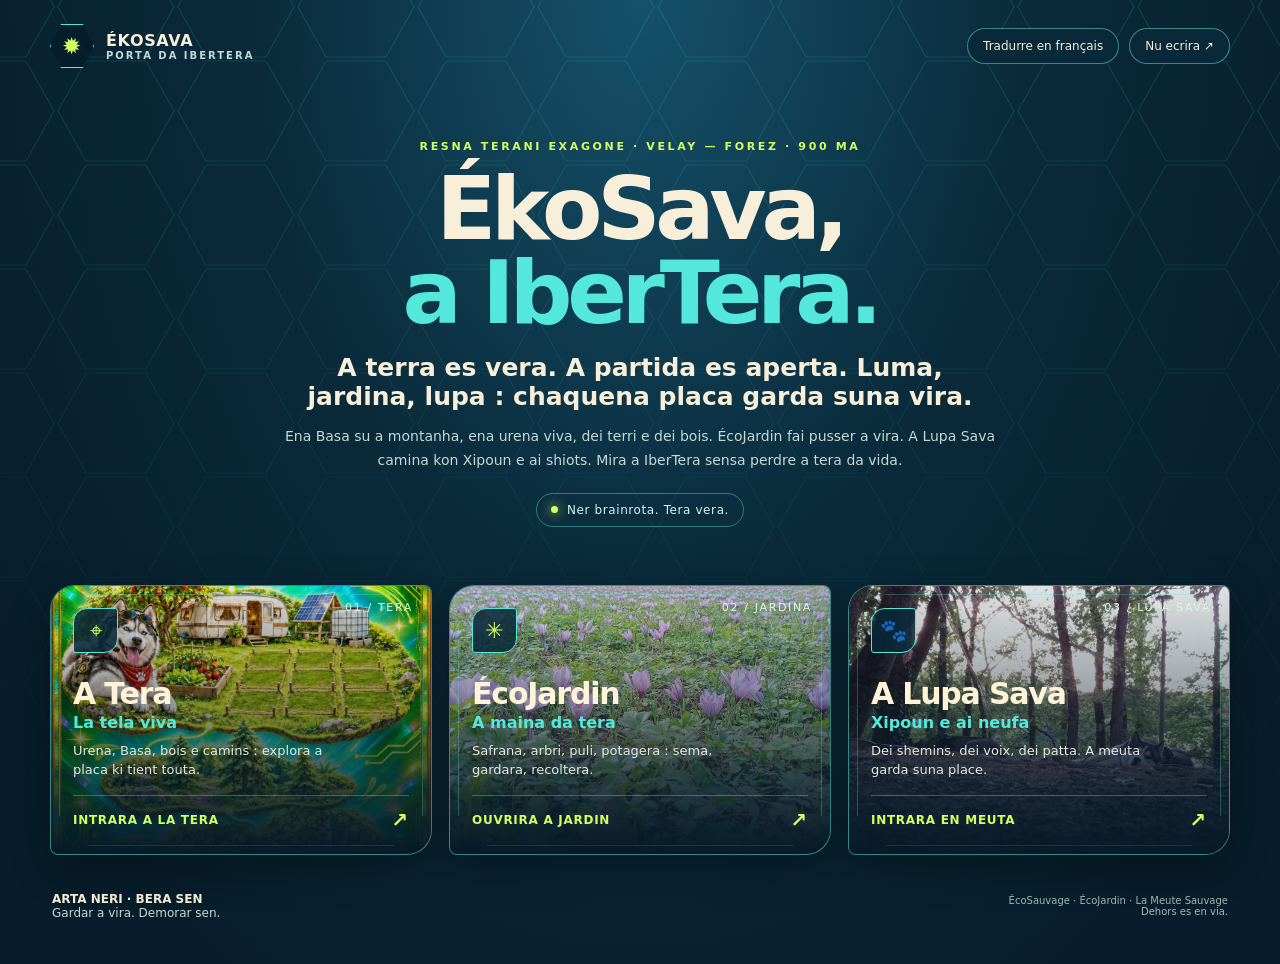
==== commit a1ef735f: "Restore the EcoSauvage entry page" ====
--- a/index.html
+++ b/index.html
@@ -1,24 +1,68 @@
-<!doctype html><html lang="fr"><head><meta charset="utf-8"><meta name="viewport" content="width=device-width,initial-scale=1"><meta name="theme-color" content="#eeeade"><title>ÉcoSauvage — l’IbèreTerre | Partie ouverte</title><meta name="description" content="Le territoire ÉcoSauvage, sa vie intérieure, ÉcoJardin, La Meute Sauvage et les façons d’y prendre place."><link rel="stylesheet" href="site.css"><link rel="stylesheet" href="adjustments.css"><link rel="stylesheet" href="origins.css"><link rel="stylesheet" href="socials.css"><link rel="stylesheet" href="territoire.css"><link rel="stylesheet" href="territoire-bilingue.css"><link rel="stylesheet" href="electrique.css"><link rel="stylesheet" href="lecture.css"><link rel="stylesheet" href="univers.css"><link rel="stylesheet" href="ambiance.css"><link rel="stylesheet" href="parcours.css"><link rel="stylesheet" href="reseau.css"><link rel="stylesheet" href="strates.css"><link rel="stylesheet" href="proportions.css"><link rel="stylesheet" href="exploration.css"><link rel="stylesheet" href="architecture.css"><link rel="stylesheet" href="lisibilite.css"><link rel="stylesheet" href="tetes-collections.css"><link rel="stylesheet" href="cartes-abouties.css"></head><body class="territory-edition">
-<a class="skip" href="#main">Aller au contenu</a><header class="territory-header"><a class="brand" href="#accueil"><span class="header-pavillon" aria-hidden="true"><img src="assets/pavillon-toile.png" alt=""></span><span class="brand-name">ÉcoSauvage</span></a><nav aria-label="Navigation principale"><a href="#atlas">La Base</a><a href="#ecojardin-ouvrages">ÉcoJardin</a><a href="#chiens">La Meute Sauvage</a><a href="#comptoir">Le Comptoir</a></nav><div class="header-actions"><a class="button join-button" href="https://www.helloasso.com/associations/ecojardin/adhesions/membre-ecojardin" target="_blank" rel="noopener">Adhésion libre ↗</a><button id="menu" aria-label="Ouvrir le menu" aria-expanded="false" aria-controls="mobileNav">☰</button></div></header><nav id="mobileNav" hidden><a href="#atlas">La Base</a><a href="#interieur">Services intérieurs</a><a href="#alliances">Services extérieurs</a><a href="#passeport">Contact</a></nav>
-<main id="main"><section class="territory-hero" id="accueil"><div class="wrap hero-grid"><div class="territory-title"><h1><span class="wild-text" lang="art" title="ÉcoSauvage, l’IbèreTerre." data-fr="ÉcoSauvage, l’IbèreTerre." data-wild="ÉkoSava, a IberTera.">ÉkoSava,<br><em>a IberTera.</em></span></h1><p class="territory-subtitle"><span class="wild-text" lang="art" title="Réserve d’autochtones de l’Exagone" data-fr="Réserve d’autochtones de l’Exagone" data-wild="Resna Terani Exagone">Resna Terani Exagone</span></p><div class="hero-motto" title="Garder le vivant. Demeurer libres."><strong>ARTA NERI · BERA SEN</strong></div><p class="game-name">PARTIE OUVERTE <i>Le terrain est réel. Les choix comptent.</i></p><p class="territory-lead">Des terres acquises, une Base autonome, une source, des bois et des cultures. Dix huskys et dix gardiens. ÉcoJardin cultive et transforme ; la Meute relie les lieux et les personnes. L’IbèreTerre conduit sa vie intérieure et choisit ses alliances.</p><div class="actions"><a class="button" href="#atlas">Ouvrir la carte <span>↗</span></a><a class="text-link" href="#interieur">Voir comment ça fonctionne</a></div><div class="identity-note"><span>✦</span><p>10 huskys · 10 gardiens · 5 activités ÉcoJardin.<br>De la terre aux liens : le territoire prend vie.</p></div></div><div class="hero-universe"><figure class="universe-board"><img src="assets/plateau-hexagone-v8.png" alt="Plateau illustré de l’univers ÉcoSauvage : prairie, source, Base, bois et rivière" fetchpriority="high"><div class="plateau-collections"><button class="plateau-card pc-dog" data-dog-card="01.webp" data-dog-name="Xipoun Ramanax" aria-label="Ouvrir la carte Xipoun Ramanax"><img src="assets/chiens/01.webp" alt="Carte Xipoun Ramanax"></button><button class="plateau-card pc-tree" data-detail="verger" aria-label="Ouvrir la collection des arbres"><img src="assets/trees/01-Tili-Tisano.webp" alt="Carte Tili Tisano du verger"></button><button class="plateau-card pc-mission" data-territory-mission="promeneurs" aria-label="Ouvrir la carte Promeneurs"><img src="assets/media/mission-11.webp" alt="Carte de mission Promeneurs"></button><button class="plateau-card pc-food" data-detail="gamelles" aria-label="Ouvrir la collection croquettes"><img src="assets/ownat.webp" alt="Carte de la famille Ownat"></button></div><figcaption>L’IBÈRETERRE / LE TERRITOIRE PREND RELIEF</figcaption><a class="board-enter" href="#atlas">Ouvrir le plan ↗</a></figure></div></div><div class="wrap territory-strip"><div><small>LOCALISATION</small><strong>Velay · Forez · 900 m</strong></div><div><small>VIE INTÉRIEURE</small><strong>Habitat · ressources · décisions</strong></div><div><small>ACTIVITÉS</small><strong>ÉcoJardin · La Meute Sauvage</strong></div><a href="#recit">Lire le récit d’origine <span>↗</span></a></div></section>
-<div class="language-strip wrap"><span><b>ENA TERA</b> / Ouvrir le territoire</span><span><b>DARA</b> / Les liens</span><span><b>MIRA</b> / La mémoire</span><button data-dossier="lexique">Ouvrir le lexique ↗</button></div><section class="wrap section gates-section"><div class="section-heading"><div><p class="eyebrow">LES PORTES DU TERRITOIRE</p><h2>Les portes de l’IbèreTerre.</h2></div><p>Un atlas, des usages, une culture.<br>Chaque carte ouvre une partie du fonctionnement.</p></div><div class="territory-gates"><a href="#atlas"><small>01 / LES LIEUX</small><span class="gate-icon">⌖</span><h3>Le territoire</h3><p>Carte, parcelles, ressources et installations.</p><b>Ouvrir l’atlas ↗</b></a><a href="#passeport"><small>02 / L’APPARTENANCE</small><span class="gate-icon">▤</span><h3>Le passeport</h3><p>Définir ton lien, préparer ta demande.</p><b>Contact ↗</b></a><a href="#missions"><small>03 / L’ACTION</small><span class="gate-icon">✳</span><h3>Les missions</h3><p>Des cartes reliées aux activités réelles.</p><b>Lire les missions ↗</b></a><a href="#alliances"><small>04 / LE DEHORS</small><span class="gate-icon">↔</span><h3>Les alliances</h3><p>Échanges, compétences et liens entre lieux.</p><b>Proposer un lien ↗</b></a></div></section>
-<section class="territory-atlas" id="atlas"><div class="wrap section"><div class="section-heading"><div><p class="eyebrow">TERA / LE TERRITOIRE</p><h2>La Base et ses lieux.</h2></div><p>Les parcelles ouvrent leurs usages.<br>La Base relie les activités et les équipements.</p></div><div class="territory-layout"><div class="simple-map" aria-label="Plan schématique cliquable du territoire"><img class="atlas-board" src="assets/plateau-hexagone-v8.png" alt="Le plateau du territoire"><div id="mapNodes"></div></div><div id="zoneContent" class="zone-content" aria-live="polite"></div></div></div></section>
-<section class="wrap section inner-life" id="interieur"><div class="section-heading"><div><p class="eyebrow">02 / LA VIE INTÉRIEURE</p><h2>Ce qui fait tenir le lieu.</h2></div><p>Source, solaire, habitat, soin du vivant.<br>Les circuits de la vie intérieure.</p></div><div class="function-tabs" role="group" aria-label="Choisir une fonction du territoire"><button data-function="eau" class="selected" aria-pressed="true">Eau</button><button data-function="energie" aria-pressed="false">Énergie</button><button data-function="habitat" aria-pressed="false">Habitat</button><button data-function="vivant" aria-pressed="false">Vivant</button><button data-function="decisions" aria-pressed="false">Décisions</button><button data-function="echanges" aria-pressed="false">Économie & échanges</button></div><div id="functionPanel" class="function-panel" aria-live="polite"></div><div class="continuity-line"><span>✦</span><p><strong>La continuité du lieu se prépare.</strong></p><button class="text-link" data-dossier="organisation">Ouvrir le cadre d’organisation ↗</button></div></section>
-<section id="activites" class="territory-activities"><div class="wrap section"><div class="section-heading"><div><p class="eyebrow">03 / LES ACTIVITÉS DU TERRITOIRE</p><h2>Les cartes correspondent à du réel.</h2></div><p>Le vivant, les ressources et les personnes<br>ont leurs lieux et leurs liens.</p></div><div class="activity-pair"><article><div class="activity-image"><img loading="lazy" src="assets/safran.webp" alt="Une fleur de safran à ÉcoJardin"><span>LE CADRE ASSOCIATIF</span></div><div class="activity-copy"><h3>ÉcoJardin</h3><p>Cinq activités : safran et essais, poulailler, potager, verger planté, cantine des oiseaux. Les fiches distinguent les réalisations, l’entretien, les reprises saisonnières et les projets.</p><div class="actions"><button class="button" data-detail="ecojardin">Ouvrir ÉcoJardin ↗</button><button class="text-link" data-detail="verger">Collection du verger</button></div></div></article><article><div class="activity-image"><img loading="lazy" src="assets/meute.webp" alt="Des huskys de La Meute Sauvage dans les bois"><span>ICI ET AU-DELÀ</span></div><div class="activity-copy"><h3>La Meute Sauvage</h3><p>Dix huskys et dix gardiens : les soins, les activités et les liens qui continuent au-delà du lieu. Le QG des gamelles organise la découverte des recettes et les commandes groupées.</p><div class="actions"><button class="button" data-detail="meute">Ouvrir la Meute ↗</button><button class="text-link" data-detail="gamelles">Le QG des gamelles</button></div></div></article></div></div></section>
-<section class="wrap section" id="ecojardin-ouvrages"><div class="section-heading"><div><p class="eyebrow">ÉCOJARDIN / LES ATELIERS DU VIVANT</p><h2>Cultiver. Essayer. Soigner.</h2></div><p>Safran, poules, cultures, arbres et oiseaux.<br>Les ateliers du vivant ont leurs cartes.</p></div><div id="gardenWorks" class="work-grid"></div></section><section class="wrap section" id="base-ouvrages"><div class="section-heading"><div><p class="eyebrow">LA BASE / TENIR LES LIEUX</p><h2>Les ouvrages du territoire.</h2></div><p>Entretenir les passages, dessiner les contours,<br>préparer les usages.</p></div><div id="baseWorks" class="work-grid"></div><p class="small">Les équipements existants et les aménagements futurs restent distingués dans chaque fiche.</p></section><section class="wrap section" id="chiens"><p class="eyebrow">LUPA / LA COLLECTION DE LA MEUTE</p><h2>Les chiens ont leurs cartes.</h2><p>Dix huskys, dix caractères. Chaque carte ouvre un portrait de la Meute. Les clips et les photos prolongent la collection sur le terrain.</p><div class="dog-collection"><button class="dog-card" data-dog-card="01.webp" data-dog-name="Xipoun Ramanax"><img loading="lazy" src="assets/chiens/01.webp" alt="Carte de collection Xipoun Ramanax"><span>Xipoun Ramanax</span></button><button class="dog-card" data-dog-card="02.webp" data-dog-name="Pouki Wouflo"><img loading="lazy" src="assets/chiens/02.webp" alt="Carte de collection Pouki Wouflo"><span>Pouki Wouflo</span></button><button class="dog-card" data-dog-card="03.webp" data-dog-name="Tchaka Mushk"><img loading="lazy" src="assets/chiens/03.webp" alt="Carte de collection Tchaka Mushk"><span>Tchaka Mushk</span></button><button class="dog-card" data-dog-card="04.webp" data-dog-name="Kroumi Barkal"><img loading="lazy" src="assets/chiens/04.webp" alt="Carte de collection Kroumi Barkal"><span>Kroumi Barkal</span></button><button class="dog-card" data-dog-card="05.webp" data-dog-name="Zibou Skalax"><img loading="lazy" src="assets/chiens/05.webp" alt="Carte de collection Zibou Skalax"><span>Zibou Skalax</span></button><button class="dog-card" data-dog-card="06.webp" data-dog-name="Bibou Narak"><img loading="lazy" src="assets/chiens/06.webp" alt="Carte de collection Bibou Narak"><span>Bibou Narak</span></button><button class="dog-card" data-dog-card="07.webp" data-dog-name="Loumi Grizzou"><img loading="lazy" src="assets/chiens/07.webp" alt="Carte de collection Loumi Grizzou"><span>Loumi Grizzou</span></button><button class="dog-card" data-dog-card="08.webp" data-dog-name="Snoupi Krakax"><img loading="lazy" src="assets/chiens/08.webp" alt="Carte de collection Snoupi Krakax"><span>Snoupi Krakax</span></button><button class="dog-card" data-dog-card="09.webp" data-dog-name="Moka Troupi"><img loading="lazy" src="assets/chiens/09.webp" alt="Carte de collection Moka Troupi"><span>Moka Troupi</span></button></div></section><section class="wrap section" id="gardiens"><p class="eyebrow">LA MEUTE / LES GARDIENS & LES HUSKYS</p><h2>Dix liens. Une Meute.</h2><p>Dix gardiens et dix huskys, reliés par les soins, les sorties, l’accueil et les activités. Xipoun, prince de la Meute, donne un visage à cet univers. Les cartes présentent chaque chien ; les passeports des gardiens portent leurs titres, leurs missions et leurs liens avec le territoire.</p><div class="duo-network"><a href="#chiens"><strong>10</strong><span>HUSKYS</span><small>Les cartes de la Meute ↗</small></a><div class="duo-connection" aria-hidden="true"><span></span><b>↔</b><span></span></div><div><strong>10</strong><span>GARDIENS</span><small>Présence · soins · activités</small></div></div><p class="small">Le duo relie les personnes et les chiens, ici et au-delà du territoire.</p></section><section class="wrap section territory-missions" id="missions"><div class="section-heading"><div><p class="eyebrow">04 / LES MISSIONS DE LA MEUTE</p><h2>Les cartes du quotidien.</h2></div><p>Les rôles s’organisent avec les personnes<br>et les besoins de la Meute.</p></div><div class="missions-head"><div><p>Les cartes présentent les différentes relations avec la Meute : sorties, activités, accueil, parrainage et rencontres. Elles accompagnent le clip et décrivent ce que chaque mission recouvre.</p><button class="button" data-detail="missions">Voir le clip et les six cartes ↗</button></div><button class="mission-cover" data-detail="missions" aria-label="Ouvrir la vidéo et les cartes Choisis ta mission"><img loading="lazy" src="assets/media/missions-cover.jpg" alt="Choisis ta mission — la collection La Meute Sauvage"><span>▷ LE CLIP & LES CARTES</span></button></div><div id="missionChoices" class="mission-choices"></div><p class="small mission-note">Choisir une carte prépare une prise de contact. Le rôle et les engagements se définissent ensemble avant de commencer.</p></section>
-<section class="passport-section" id="passeport"><div class="wrap section passport-layout"><div><p class="eyebrow">DARA / TON LIEN AVEC LE TERRITOIRE</p><h2>Les liens avec<br><em>le territoire.</em></h2><p class="passport-intro">Le comptoir rassemble les démarches : une question, une adhésion, une mission ou un accord à proposer. Le passeport en est le signe personnel dans l’univers de l’IbèreTerre.</p><div class="document-preview" aria-label="Maquette de passeport du territoire"><div class="document-head"><span>ÉCOSAUVAGE</span><span>✳</span></div><h3>PASSEPORT<br>DE L’IBÈRETERRE</h3><div class="passport-badges" aria-label="Les liens du passeport"><span>🐾 GARDIEN</span><span>🌱 ACTIVITÉ</span><span>◇ SOUTIEN</span><span>⌖ MISSION</span></div><div class="document-fields"><small>MON LIEN</small><strong id="passportLink">À définir ensemble</strong><small>MA CONTRIBUTION</small><span id="passportContribution">Une présence, un savoir-faire, une proposition.</span></div><p>DARA SEN / LE LIEN CHOISI</p></div><p class="small passport-note">Ce formulaire prépare un message à relire et envoyer. Il n’attribue pas de statut.</p></div><form id="passportForm" class="passport-form" autocomplete="off"><span class="eyebrow">UNE QUESTION OU UNE PROPOSITION</span><h3>L’objet de ta demande</h3><fieldset><legend>Quelle démarche ?</legend><label><input type="radio" name="lien" value="Question sur le fonctionnement" checked> Question sur le fonctionnement</label><label><input type="radio" name="lien" value="Adhésion à ÉcoJardin"> Adhésion à ÉcoJardin</label><label><input type="radio" name="lien" value="Soutien à une activité"> Soutien à une activité</label><label><input type="radio" name="lien" value="Contribuer sur le terrain"> Contribuer sur le terrain</label><label><input type="radio" name="lien" value="M’impliquer auprès de la Meute"> M’impliquer auprès de la Meute</label><label><input type="radio" name="lien" value="Proposer une installation sur place"> Proposer une installation sur place</label><label><input type="radio" name="lien" value="Relier une structure ou un autre lieu"> Relier une structure ou un autre lieu</label></fieldset><label class="form-label" for="contactName">Ton prénom ou nom d’usage <span>(facultatif)</span></label><input id="contactName" name="nom" maxlength="80" autocomplete="off" placeholder="Comment te présenter ?"><label class="form-label" for="contactEmail">Ton e-mail de réponse</label><input id="contactEmail" name="email" type="email" maxlength="180" autocomplete="off" required placeholder="nom@exemple.fr"><label class="form-label" for="contactProposal">Ce que tu souhaites apporter ou discuter</label><textarea id="contactProposal" name="proposition" maxlength="2500" rows="4" placeholder="Une compétence, du temps, du matériel, un projet…"></textarea><button class="button" type="submit">Préparer mon message ↗</button><p class="small">Le message s’ouvre dans ton application e-mail. Rien n’est envoyé automatiquement.</p><p id="passportFeedback" role="status"></p></form></div></section>
-<section class="wrap section alliances-section" id="alliances"><div class="section-heading"><div><p class="eyebrow">06 / LES RELATIONS EXTÉRIEURES</p><h2>Autonomes. Et en relation.</h2></div><p>Des liens choisis,<br>avec des engagements compréhensibles.</p></div><div class="alliance-grid"><button data-alliance="competence"><small>PERSONNES & SAVOIR-FAIRE</small><h3>Apporter une compétence</h3><p>Un besoin, une intervention définie, une transmission utile.</p><span>Préparer une proposition ↗</span></button><button data-alliance="echange"><small>STRUCTURES & VOISINAGE</small><h3>Organiser un échange</h3><p>Matériel, approvisionnement, service ou réalisation commune.</p><span>Préciser les termes ↗</span></button><button data-alliance="lieu"><small>AUTRES TERRITOIRES</small><h3>Relier un autre lieu</h3><p>Faire connaissance et identifier ce qui mérite d’être mis en commun.</p><span>Présenter mon lieu ↗</span></button></div><article class="confederation"><div class="confederation-symbol" aria-hidden="true">✳<i>✳</i><b>✳</b></div><div><p class="eyebrow">UN PROLONGEMENT PRÉVU</p><h3>La Confédération des<br>Éco-Unis francophones.</h3><p>ÉcoSauvage, membre fondateur de la Confédération des Écos-Unis francophones. Des territoires autonomes se relient par des accords choisis : liberté, responsabilité, autonomie, coopération et respect du vivant.</p><button class="text-link" data-dossier="confederation">Voir le principe d’alliance ↗</button></div></article></section>
-<section class="symbols-section wrap section" id="symboles"><div><p class="eyebrow">LES SIGNES DU TERRITOIRE</p><h2>La paix en blanc.<br>Le vivant en empreinte.</h2><p>La patte de husky inscrit l’animal aux côtés de l’humain. Le pavillon blanc porte la paix et la capacité de protéger les conditions de vie du lieu.</p><div class="actions"><button class="text-link" data-dossier="symboles">Le drapeau & la devise ↗</button><button class="text-link" data-dossier="lexique">La langue de l’IbèreTerre ↗</button></div></div><figure><img src="assets/pavillon-toile.png" alt="Le pavillon blanc de l’IbèreTerre, frappé d’une patte de husky"><figcaption><strong>ARTA NERI · BERA SEN</strong><span>Garder le vivant. Demeurer libres.</span></figcaption></figure></section><section class="origin-story" id="recit"><div class="wrap section story-layout"><div><p class="eyebrow">MIRA / LE RÉCIT D’ORIGINE</p><h2>Reprendre terre.<br>Lever le pavillon.</h2></div><div><p>Avant le pavillon, il y a la route. Des familles en mouvement, des haltes, des métiers, des usages transmis. L’IbèreTerre inscrit son récit dans cette mémoire : trouver sa place, tenir le lieu, garder la main sur la suite.</p><p>Puis vient la prise de terre. Des parcelles acquises, une source, des bois, une Base. De quoi établir un point d’ancrage, organiser la vie et préparer une place aux générations suivantes. L’autonomie gagne du terrain par les actes.</p><p>Un pavillon blanc porte désormais l’empreinte de la Meute. L’humain et l’animal y prennent place ensemble. Le territoire rassemble ses moyens, conduit ses affaires et choisit ses alliances. La partie est ouverte : son histoire s’écrit sur le terrain.</p><button class="text-link" data-dossier="memoire">Le récit et ses archives ↗</button></div></div></section>
-<section class="wrap section" id="podcasts"><div class="section-heading"><div><p class="eyebrow">04 / LES VOIX DU PROJET</p><h2>Écouter ÉcoSauvage.</h2></div><p>Faire territoire ensemble.<br>Deux formats pour comprendre le projet.</p></div><div class="podcast-grid"><article class="podcast"><div class="podcast-top"><b>01</b><span class="wave" aria-hidden="true">▂▅▇▃▆▂▅▇▃▅▂</span><small>7 MIN 16</small></div><p class="eyebrow">DÉCOUVRIR LE PROJET</p><h3>Faire territoire ensemble</h3><p>Une première écoute pour découvrir ÉcoSauvage, ÉcoJardin et La Meute Sauvage.</p><audio controls preload="none" aria-label="Podcast 1 : Faire territoire ensemble, présentation du projet"><source src="assets/media/podcast-1.mp3" type="audio/mpeg"></audio></article><article class="podcast"><div class="podcast-top"><b>02</b><span class="wave" aria-hidden="true">▂▅▃▇▆▃▅▂▇▅▂</span><small>9 MIN 39</small></div><p class="eyebrow">PRENDRE PART À LA SUITE</p><h3>Devenir acteur du projet</h3><p>Comprendre l’ensemble et les façons de s’impliquer : compétences, soutien et partenariats.</p><audio controls preload="none" aria-label="Podcast 2 : Devenir acteur du projet"><source src="assets/media/podcast-2.mp3" type="audio/mpeg"></audio></article></div></section>
-<section id="origines" class="origins-section"><div class="wrap section"><div class="section-heading"><div><p class="eyebrow">L’UNIVERS ANCESTRAL / LA BANDE-SON</p><h2>Aux origines.</h2></div><p>Trois chansons et un bonus.<br>Les racines, les terres et l’appel de la Meute.</p></div><p class="origins-intro">Le versant ancestral de l’univers ÉcoSauvage. Un imaginaire de nature et de liberté, à découvrir en musique.</p><div class="songs-grid"><article class="song"><a href="assets/origines/1.webp" target="_blank" rel="noopener" aria-label="Voir la pochette Les Racines"><img loading="lazy" src="assets/origines/1.webp" alt="Pochette Les Racines"></a><div><p class="eyebrow">CHAPITRE 01</p><h3>Les Racines</h3><audio controls preload="metadata" aria-label="Écouter Les Racines"><source src="assets/origines/1.mp3" type="audio/mpeg"></audio></div></article><article class="song"><a href="assets/origines/2.webp" target="_blank" rel="noopener" aria-label="Voir la pochette Les Terres Libres"><img loading="lazy" src="assets/origines/2.webp" alt="Pochette Les Terres Libres"></a><div><p class="eyebrow">CHAPITRE 02</p><h3>Les Terres Libres</h3><audio controls preload="metadata" aria-label="Écouter Les Terres Libres"><source src="assets/origines/2.mp3" type="audio/mpeg"></audio></div></article><article class="song"><a href="assets/origines/3.webp" target="_blank" rel="noopener" aria-label="Voir la pochette L’Appel de la Meute"><img loading="lazy" src="assets/origines/3.webp" alt="Pochette L’Appel de la Meute"></a><div><p class="eyebrow">CHAPITRE 03</p><h3>L’Appel de la Meute</h3><audio controls preload="metadata" aria-label="Écouter L’Appel de la Meute"><source src="assets/origines/3.mp3" type="audio/mpeg"></audio></div></article><article class="song"><a href="assets/origines/4.webp" target="_blank" rel="noopener" aria-label="Voir la pochette Le Souffle de la terre"><img loading="lazy" src="assets/origines/4.webp" alt="Pochette Le Souffle de la terre"></a><div><p class="eyebrow">LE TITRE BONUS</p><h3>Le Souffle de la terre</h3><audio controls preload="metadata" aria-label="Écouter Le Souffle de la terre"><source src="assets/origines/4.mp3" type="audio/mpeg"></audio></div></article></div></div></section>
-<section id="medias" class="media-section"><div class="wrap section"><div class="section-heading"><div><p class="eyebrow">05 / DU SON, DES IMAGES, DU CARACTÈRE</p><h2>Les archives en images.</h2></div><p>Des activités, des cartes<br>et leurs récits en images.</p></div><div class="media-filters" role="group" aria-label="Filtrer les vidéos"><button data-filter="all" aria-pressed="true" class="selected">Tous les clips</button><button data-filter="ecojardin" aria-pressed="false">ÉcoJardin</button><button data-filter="meute" aria-pressed="false">La Meute</button><button data-filter="gamelles" aria-pressed="false">Les gamelles</button></div><div id="mediaGrid" class="media-grid"></div></div></section>
-
-<section class="wrap section" id="demarches"><p class="eyebrow">LE COMPTOIR / DEMANDES & CONTACT</p><h2>Une démarche, un interlocuteur.</h2><p>Question, adhésion, soutien, mission ou proposition : le formulaire permet de préciser la demande. Les modalités se conviennent ensuite selon son objet.</p><div class="actions"><a class="button" href="https://www.helloasso.com/associations/ecojardin/formulaires/3" target="_blank" rel="noopener">Don libre · HelloAsso ↗</a><a class="button" href="https://www.helloasso.com/associations/ecojardin/adhesions/membre-ecojardin" target="_blank" rel="noopener">Adhésion libre · HelloAsso ↗</a><a class="text-link" href="#passeport">Contact ↗</a></div><video controls preload="metadata" playsinline style="width:min(100%,560px);display:block;margin:28px 0" src="assets/presentation-territoire.mp4"></video><p class="small">Velay · Forez · 900 m</p></section>
-</main><footer class="wrap territory-footer"><a class="brand" href="#accueil"><span class="header-pavillon"><img src="assets/pavillon-toile.png" alt="Pavillon blanc à empreinte de loup"></span>ÉcoSauvage.</a><p>ÉcoJardin · La Meute Sauvage</p><a href="mailto:contact@ecosauvage.fr">Relations avec le territoire ↗</a><small>ÉcoSauvage · IbèreTerre</small></footer><div class="mobile-actions"><a href="https://www.helloasso.com/associations/ecojardin/formulaires/3" target="_blank" rel="noopener"><span class="wild-text" lang="art" data-fr="Don libre · Meute" data-wild="Dona sen · Lupa">Dona sen · Lupa</span></a><a href="https://www.helloasso.com/associations/ecojardin/adhesions/membre-ecojardin" target="_blank" rel="noopener"><span class="wild-text" lang="art" data-fr="Adhésion libre" data-wild="Darena sen">✳ Darena sen</span></a></div><dialog id="detailDialog" aria-labelledby="detailTitle"><button class="close" aria-label="Fermer">×</button><div id="detailBody"></div></dialog><script src="site.js"></script><script src="territoire.js"></script><script src="ouvrages.js"></script><script src="chiens.js"></script><script src="univers.js"></script><script src="ambiance.js"></script><script src="parcours.js"></script><script src="poesie.js"></script><script src="langue-sauvage.js"></script><script src="revision-accueil.js"></script><script src="exploration.js"></script><script src="architecture.js"></script><script src="exploration-demandes.js"></script><script src="completer-rubriques.js"></script><script src="tetes-collections.js"></script><script src="cartes-abouties.js"></script></body></html>
-
-
-
-
-
-
-
+<!doctype html>
+<html lang="fr">
+<head>
+  <meta charset="utf-8">
+  <meta name="viewport" content="width=device-width, initial-scale=1">
+  <meta name="theme-color" content="#071d2b">
+  <meta name="description" content="ÉkoSava : a IberTera, ÉcoJardin e a Lupa Sava. Tres porti per entra en a partia.">
+  <title>ÉkoSava · A porta da IberTera</title>
+  <style>
+    :root{color-scheme:dark;--night:#071d2b;--deep:#0b3041;--blue:#10506a;--cyan:#54e8dc;--lime:#d2ff61;--cream:#f7efd9;--muted:#c3d9d5;--gold:#d6b76e}
+    *{box-sizing:border-box}html{scroll-behavior:smooth}body{margin:0;min-height:100vh;background:radial-gradient(ellipse at 50% 0%,#15516a 0,#0a2a3a 43%,var(--night) 85%);color:var(--cream);font-family:system-ui,-apple-system,"Segoe UI",sans-serif;overflow-x:hidden}
+    body:before{content:"";position:fixed;inset:-5%;pointer-events:none;opacity:.15;background-image:url("data:image/svg+xml,%3Csvg xmlns='http://www.w3.org/2000/svg' width='120' height='104' viewBox='0 0 120 104'%3E%3Cpath d='M30 2h60l28 50-28 50H30L2 52z' fill='none' stroke='%2354e8dc' stroke-width='1.2'/%3E%3C/svg%3E");background-size:120px 104px;mask-image:linear-gradient(#000,transparent 95%)}
+    a{color:inherit}.page{position:relative;width:min(1180px,100% - 36px);margin:auto;padding:24px 0 32px}.top{display:flex;align-items:center;justify-content:space-between;gap:18px}.brand{display:flex;align-items:center;gap:12px;text-decoration:none;font-weight:850;letter-spacing:.04em}.paw{display:grid;place-items:center;width:44px;height:44px;border:1px solid var(--cyan);color:var(--lime);background:#071d2bcc;clip-path:polygon(25% 0,75% 0,100% 50%,75% 100%,25% 100%,0 50%);font-size:23px}.brand small{display:block;color:var(--muted);font-size:10px;letter-spacing:.2em;text-transform:uppercase}.top-actions{display:flex;align-items:center;gap:10px}.toggle,.contact{border:1px solid #58b8b6a6;border-radius:999px;background:#092939;color:var(--cream);font:inherit;font-size:12px;padding:10px 15px;text-decoration:none;cursor:pointer}.toggle:hover,.contact:hover{border-color:var(--lime);color:var(--lime)}
+    .hero{text-align:center;padding:clamp(46px,8vh,90px) 0 22px}.eyebrow{color:var(--lime);font-size:11px;font-weight:800;letter-spacing:.24em;text-transform:uppercase}.hero h1{margin:14px 0 5px;font-size:clamp(42px,8vw,88px);line-height:.96;letter-spacing:-.06em}.hero h1 em{color:var(--cyan);font-style:normal}.subtitle{margin:17px auto 0;max-width:680px;color:var(--cream);font-size:clamp(17px,2.6vw,25px);font-weight:650}.blurb{max-width:720px;margin:14px auto 0;color:var(--muted);font-size:14px;line-height:1.7}.real{display:inline-flex;align-items:center;gap:9px;margin-top:20px;padding:9px 14px;border:1px solid #50d8d377;border-radius:999px;color:#d4f4eb;font-size:12px;letter-spacing:.05em}.real i{display:block;width:7px;height:7px;border-radius:50%;background:var(--lime);box-shadow:0 0 12px var(--lime)}
+    .gates{display:grid;grid-template-columns:repeat(3,1fr);gap:17px;margin:36px 0 25px}.gate{position:relative;min-height:270px;overflow:hidden;display:flex;flex-direction:column;justify-content:flex-end;isolation:isolate;padding:22px;border:1px solid #65e8d880;background:#092a39;border-radius:25px 8px 25px 8px;text-decoration:none;box-shadow:0 12px 40px #0005;transition:transform .25s,border-color .25s,box-shadow .25s}.gate:hover,.gate:focus-visible{transform:translateY(-6px);border-color:var(--lime);box-shadow:0 15px 42px #030c13aa,0 0 26px #54e8dc30;outline:none}.gate:before{content:"";position:absolute;inset:0;z-index:-2;background-image:linear-gradient(0deg,#061a28 0%,#061a28d9 20%,#061a2870 55%,#071d2b20 100%),var(--art);background-position:center;background-size:cover;transition:transform .4s}.gate:hover:before{transform:scale(1.045)}.gate:after{content:"";position:absolute;inset:8px;z-index:-1;border:1px solid #54e8dc47;clip-path:polygon(8% 0,92% 0,100% 12%,100% 88%,92% 100%,8% 100%,0 88%,0 12%);pointer-events:none}.number{position:absolute;right:18px;top:15px;color:#d6f9df;font-size:11px;letter-spacing:.15em}.sigil{display:grid;place-items:center;width:45px;height:45px;margin-bottom:auto;border:1px solid var(--cyan);border-radius:14px 3px;background:#082838d9;color:var(--lime);font-size:22px}.gate h2{margin:0;color:#fff4d8;font-size:30px;letter-spacing:-.04em}.gate .wild{display:block;margin-top:2px;color:var(--cyan);font-size:16px;font-weight:700}.gate p{margin:9px 0 15px;max-width:280px;color:#e4e9dd;font-size:13px;line-height:1.5}.open{display:flex;justify-content:space-between;align-items:center;padding-top:12px;border-top:1px solid #95d9d955;color:var(--lime);font-size:12px;font-weight:800;letter-spacing:.06em;text-transform:uppercase}.arrow{font-size:20px;transition:transform .2s}.gate:hover .arrow{transform:translate(3px,-3px)}
+    .foot{display:flex;justify-content:space-between;align-items:center;gap:16px;padding:12px 2px;color:var(--muted);font-size:12px}.foot strong{color:var(--cream)}.foot a{color:var(--cyan);text-underline-offset:4px}.foot-note{color:#9dbbb7;font-size:10px;text-align:right}.translation{display:none}.fr .translation{display:inline}.fr .wildcopy{display:none}
+    @media(max-width:760px){.page{width:min(100% - 24px,560px);padding-top:14px}.top{align-items:flex-start}.brand{font-size:14px}.top-actions{gap:6px}.toggle,.contact{font-size:10px;padding:9px 11px}.hero{padding:50px 0 10px}.hero h1{font-size:clamp(42px,12vw,66px)}.blurb{font-size:13px}.gates{grid-template-columns:1fr;gap:12px;margin-top:25px}.gate{min-height:220px;padding:19px}.gate h2{font-size:27px}.sigil{width:40px;height:40px}.foot{align-items:flex-start;flex-direction:column}.foot-note{text-align:left}}
+    @media(prefers-reduced-motion:reduce){*,*:before,*:after{scroll-behavior:auto!important;transition:none!important}}
+  </style>
+</head>
+<body>
+  <div class="page">
+    <header class="top">
+      <a class="brand" href="./" aria-label="ÉkoSava, page d’entrée"><span class="paw" aria-hidden="true">✹</span><span>ÉKOSAVA<small>PORTA DA IBERTERA</small></span></a>
+      <div class="top-actions"><button class="toggle" id="translate" type="button" aria-pressed="false">Tradurre en français</button><a class="contact" href="mailto:contact@ecosauvage.fr">Nu ecrira ↗</a></div>
+    </header>
+    <main>
+      <section class="hero" aria-labelledby="title">
+        <div class="eyebrow">RESNA TERANI EXAGONE · VELAY — FOREZ · 900 MA</div>
+        <h1 id="title">ÉkoSava,<br><em>a IberTera.</em></h1>
+        <p class="subtitle wildcopy">A terra es vera. A partida es aperta. Luma, jardina, lupa : chaquena placa garda suna vira.</p>
+        <p class="subtitle translation">Le territoire est réel. La partie est ouverte. Terre, jardin, meute : chaque lieu garde sa vie.</p>
+        <p class="blurb wildcopy">Ena Basa su a montanha, ena urena viva, dei terri e dei bois. ÉcoJardin fai pusser a vira. A Lupa Sava camina kon Xipoun e ai shiots. Mira a IberTera sensa perdre a tera da vida.</p>
+        <p class="blurb translation">Une Base sur la montagne, une source vive, des terres et des bois. ÉcoJardin fait pousser la vie. La Meute Sauvage avance avec Xipoun et les chiots. Découvrez l’IbèreTerre sans perdre le fil du réel.</p>
+        <span class="real"><i></i><span class="wildcopy">Ner brainrota. Tera vera.</span><span class="translation">Le jeu déraille. Le terrain existe.</span></span>
+      </section>
+      <nav class="gates" aria-label="Les portes du territoire">
+        <a class="gate" style="--art:url('assets/territoire-rare-vif.webp')" href="territoire.html#atlas">
+          <span class="number">01 / TERA</span><span class="sigil" aria-hidden="true">⌖</span>
+          <h2>A Tera</h2><span class="wild">La tela viva</span>
+          <p class="wildcopy">Urena, Basa, bois e camins : explora a placa ki tient touta.</p><p class="translation">Source, Base, bois et chemins : explorez le territoire qui relie l’ensemble.</p>
+          <span class="open"><span class="wildcopy">Intrara a la tera</span><span class="translation">Entrer dans le territoire</span><span class="arrow">↗</span></span>
+        </a>
+        <a class="gate" style="--art:url('assets/safran.webp')" href="territoire.html#ecojardin-ouvrages">
+          <span class="number">02 / JARDINA</span><span class="sigil" aria-hidden="true">✳</span>
+          <h2>ÉcoJardin</h2><span class="wild">A maina da tera</span>
+          <p class="wildcopy">Safrana, arbri, puli, potagera : sema, gardara, recoltera.</p><p class="translation">Safran, arbres, poules, potager : semer, prendre soin et récolter.</p>
+          <span class="open"><span class="wildcopy">Ouvrira a jardin</span><span class="translation">Ouvrir le jardin</span><span class="arrow">↗</span></span>
+        </a>
+        <a class="gate" style="--art:url('assets/meute.webp')" href="territoire.html#chiens">
+          <span class="number">03 / LUPA SAVA</span><span class="sigil" aria-hidden="true">🐾</span>
+          <h2>A Lupa Sava</h2><span class="wild">Xipoun e ai neufa</span>
+          <p class="wildcopy">Dei shemins, dei voix, dei patta. A meuta garda suna place.</p><p class="translation">Des chemins, des voix, des pattes. La meute garde sa place.</p>
+          <span class="open"><span class="wildcopy">Intrara en meuta</span><span class="translation">Entrer dans la Meute</span><span class="arrow">↗</span></span>
+        </a>
+      </nav>
+    </main>
+    <footer class="foot"><span><strong>ARTA NERI · BERA SEN</strong><br><span class="wildcopy">Gardar a vira. Demorar sen.</span><span class="translation">Garder le vivant. Demeurer libres.</span></span><span class="foot-note">ÉcoSauvage · ÉcoJardin · La Meute Sauvage<br>Dehors es en via.</span></footer>
+  </div>
+  <script>
+    // Keep older direct links to site sections working from the new front door.
+    const oldSection=location.hash.slice(1);
+    if(oldSection){const aliases={territoire:'atlas',ecojardin:'ecojardin-ouvrages',meute:'chiens','contact-general':'passeport'};location.replace('territoire.html#'+(aliases[oldSection]||oldSection));}
+    const toggle=document.getElementById('translate');
+    toggle.addEventListener('click',()=>{const french=document.body.classList.toggle('fr');document.documentElement.lang=french?'fr':'art';toggle.setAttribute('aria-pressed',String(french));toggle.textContent=french?'Lire en langue sauvage':'Tradurre en français'});
+  </script>
+</body>
+</html>
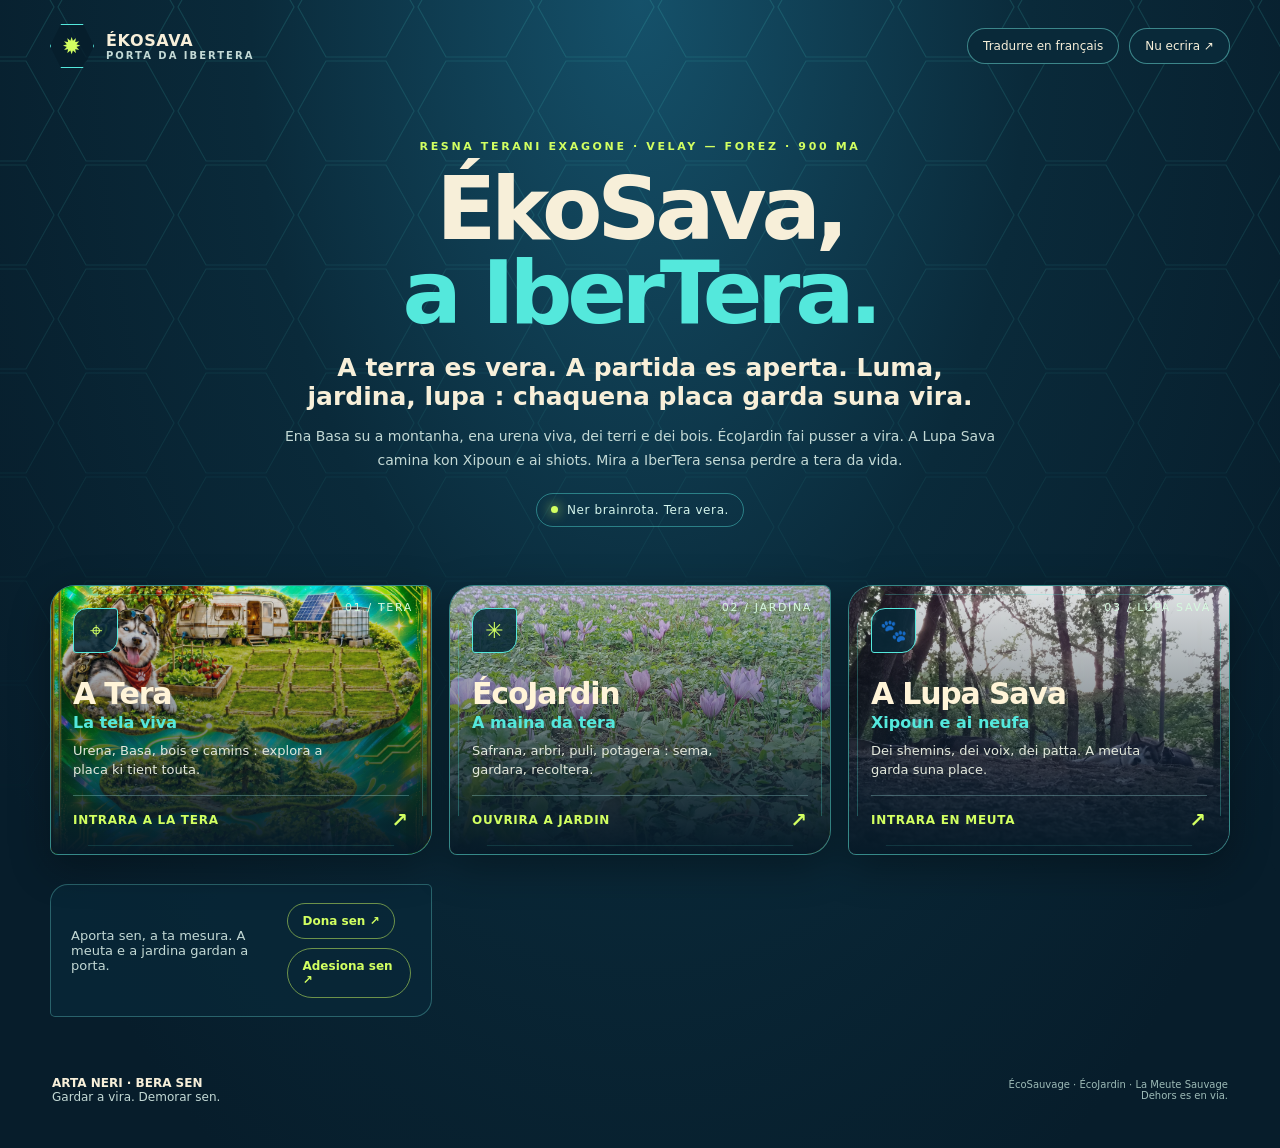
==== commit 2658bd4b: "Add visible support links across site" ====
--- a/index.html
+++ b/index.html
@@ -13,8 +13,9 @@
     a{color:inherit}.page{position:relative;width:min(1180px,100% - 36px);margin:auto;padding:24px 0 32px}.top{display:flex;align-items:center;justify-content:space-between;gap:18px}.brand{display:flex;align-items:center;gap:12px;text-decoration:none;font-weight:850;letter-spacing:.04em}.paw{display:grid;place-items:center;width:44px;height:44px;border:1px solid var(--cyan);color:var(--lime);background:#071d2bcc;clip-path:polygon(25% 0,75% 0,100% 50%,75% 100%,25% 100%,0 50%);font-size:23px}.brand small{display:block;color:var(--muted);font-size:10px;letter-spacing:.2em;text-transform:uppercase}.top-actions{display:flex;align-items:center;gap:10px}.toggle,.contact{border:1px solid #58b8b6a6;border-radius:999px;background:#092939;color:var(--cream);font:inherit;font-size:12px;padding:10px 15px;text-decoration:none;cursor:pointer}.toggle:hover,.contact:hover{border-color:var(--lime);color:var(--lime)}
     .hero{text-align:center;padding:clamp(46px,8vh,90px) 0 22px}.eyebrow{color:var(--lime);font-size:11px;font-weight:800;letter-spacing:.24em;text-transform:uppercase}.hero h1{margin:14px 0 5px;font-size:clamp(42px,8vw,88px);line-height:.96;letter-spacing:-.06em}.hero h1 em{color:var(--cyan);font-style:normal}.subtitle{margin:17px auto 0;max-width:680px;color:var(--cream);font-size:clamp(17px,2.6vw,25px);font-weight:650}.blurb{max-width:720px;margin:14px auto 0;color:var(--muted);font-size:14px;line-height:1.7}.real{display:inline-flex;align-items:center;gap:9px;margin-top:20px;padding:9px 14px;border:1px solid #50d8d377;border-radius:999px;color:#d4f4eb;font-size:12px;letter-spacing:.05em}.real i{display:block;width:7px;height:7px;border-radius:50%;background:var(--lime);box-shadow:0 0 12px var(--lime)}
     .gates{display:grid;grid-template-columns:repeat(3,1fr);gap:17px;margin:36px 0 25px}.gate{position:relative;min-height:270px;overflow:hidden;display:flex;flex-direction:column;justify-content:flex-end;isolation:isolate;padding:22px;border:1px solid #65e8d880;background:#092a39;border-radius:25px 8px 25px 8px;text-decoration:none;box-shadow:0 12px 40px #0005;transition:transform .25s,border-color .25s,box-shadow .25s}.gate:hover,.gate:focus-visible{transform:translateY(-6px);border-color:var(--lime);box-shadow:0 15px 42px #030c13aa,0 0 26px #54e8dc30;outline:none}.gate:before{content:"";position:absolute;inset:0;z-index:-2;background-image:linear-gradient(0deg,#061a28 0%,#061a28d9 20%,#061a2870 55%,#071d2b20 100%),var(--art);background-position:center;background-size:cover;transition:transform .4s}.gate:hover:before{transform:scale(1.045)}.gate:after{content:"";position:absolute;inset:8px;z-index:-1;border:1px solid #54e8dc47;clip-path:polygon(8% 0,92% 0,100% 12%,100% 88%,92% 100%,8% 100%,0 88%,0 12%);pointer-events:none}.number{position:absolute;right:18px;top:15px;color:#d6f9df;font-size:11px;letter-spacing:.15em}.sigil{display:grid;place-items:center;width:45px;height:45px;margin-bottom:auto;border:1px solid var(--cyan);border-radius:14px 3px;background:#082838d9;color:var(--lime);font-size:22px}.gate h2{margin:0;color:#fff4d8;font-size:30px;letter-spacing:-.04em}.gate .wild{display:block;margin-top:2px;color:var(--cyan);font-size:16px;font-weight:700}.gate p{margin:9px 0 15px;max-width:280px;color:#e4e9dd;font-size:13px;line-height:1.5}.open{display:flex;justify-content:space-between;align-items:center;padding-top:12px;border-top:1px solid #95d9d955;color:var(--lime);font-size:12px;font-weight:800;letter-spacing:.06em;text-transform:uppercase}.arrow{font-size:20px;transition:transform .2s}.gate:hover .arrow{transform:translate(3px,-3px)}
+.support{display:flex;justify-content:space-between;align-items:center;gap:20px;margin:12px 0 22px;padding:18px 20px;border:1px solid #58b8b66b;border-radius:18px 5px;background:#092939b8}.support p{margin:0;color:var(--muted);font-size:13px}.support>div{display:flex;flex-wrap:wrap;gap:9px}.support a{padding:10px 14px;border:1px solid #d2ff6180;border-radius:999px;color:var(--lime);font-size:12px;font-weight:750;text-decoration:none}.support a:hover{background:#d2ff6118;border-color:var(--lime)}
     .foot{display:flex;justify-content:space-between;align-items:center;gap:16px;padding:12px 2px;color:var(--muted);font-size:12px}.foot strong{color:var(--cream)}.foot a{color:var(--cyan);text-underline-offset:4px}.foot-note{color:#9dbbb7;font-size:10px;text-align:right}.translation{display:none}.fr .translation{display:inline}.fr .wildcopy{display:none}
-    @media(max-width:760px){.page{width:min(100% - 24px,560px);padding-top:14px}.top{align-items:flex-start}.brand{font-size:14px}.top-actions{gap:6px}.toggle,.contact{font-size:10px;padding:9px 11px}.hero{padding:50px 0 10px}.hero h1{font-size:clamp(42px,12vw,66px)}.blurb{font-size:13px}.gates{grid-template-columns:1fr;gap:12px;margin-top:25px}.gate{min-height:220px;padding:19px}.gate h2{font-size:27px}.sigil{width:40px;height:40px}.foot{align-items:flex-start;flex-direction:column}.foot-note{text-align:left}}
+    @media(max-width:760px){.page{width:min(100% - 24px,560px);padding-top:14px}.top{align-items:flex-start}.brand{font-size:14px}.top-actions{gap:6px}.toggle,.contact{font-size:10px;padding:9px 11px}.hero{padding:50px 0 10px}.hero h1{font-size:clamp(42px,12vw,66px)}.blurb{font-size:13px}.gates{grid-template-columns:1fr;gap:12px;margin-top:25px}.gate{min-height:220px;padding:19px}.gate h2{font-size:27px}.sigil{width:40px;height:40px}.support{align-items:flex-start;flex-direction:column}.support>div{width:100%}.support a{font-size:11px}.foot{align-items:flex-start;flex-direction:column}.foot-note{text-align:left}}
     @media(prefers-reduced-motion:reduce){*,*:before,*:after{scroll-behavior:auto!important;transition:none!important}}
   </style>
 </head>
@@ -53,7 +54,10 @@
           <p class="wildcopy">Dei shemins, dei voix, dei patta. A meuta garda suna place.</p><p class="translation">Des chemins, des voix, des pattes. La meute garde sa place.</p>
           <span class="open"><span class="wildcopy">Intrara en meuta</span><span class="translation">Entrer dans la Meute</span><span class="arrow">↗</span></span>
         </a>
-      </nav>
+            <section class="support" aria-label="Soutenir ÉcoSauvage">
+        <p><span class="wildcopy">Aporta sen, a ta mesura. A meuta e a jardina gardan a porta.</span><span class="translation">Soutien libre, à votre mesure. La Meute et le jardin gardent la porte ouverte.</span></p>
+        <div><a href="https://www.helloasso.com/associations/ecojardin/formulaires/3"><span class="wildcopy">Dona sen ↗</span><span class="translation">Don libre ↗</span></a><a href="https://www.helloasso.com/associations/ecojardin/adhesions/membre-ecojardin"><span class="wildcopy">Adesiona sen ↗</span><span class="translation">Adhésion libre ↗</span></a></div>
+      </section></nav>
     </main>
     <footer class="foot"><span><strong>ARTA NERI · BERA SEN</strong><br><span class="wildcopy">Gardar a vira. Demorar sen.</span><span class="translation">Garder le vivant. Demeurer libres.</span></span><span class="foot-note">ÉcoSauvage · ÉcoJardin · La Meute Sauvage<br>Dehors es en via.</span></footer>
   </div>
